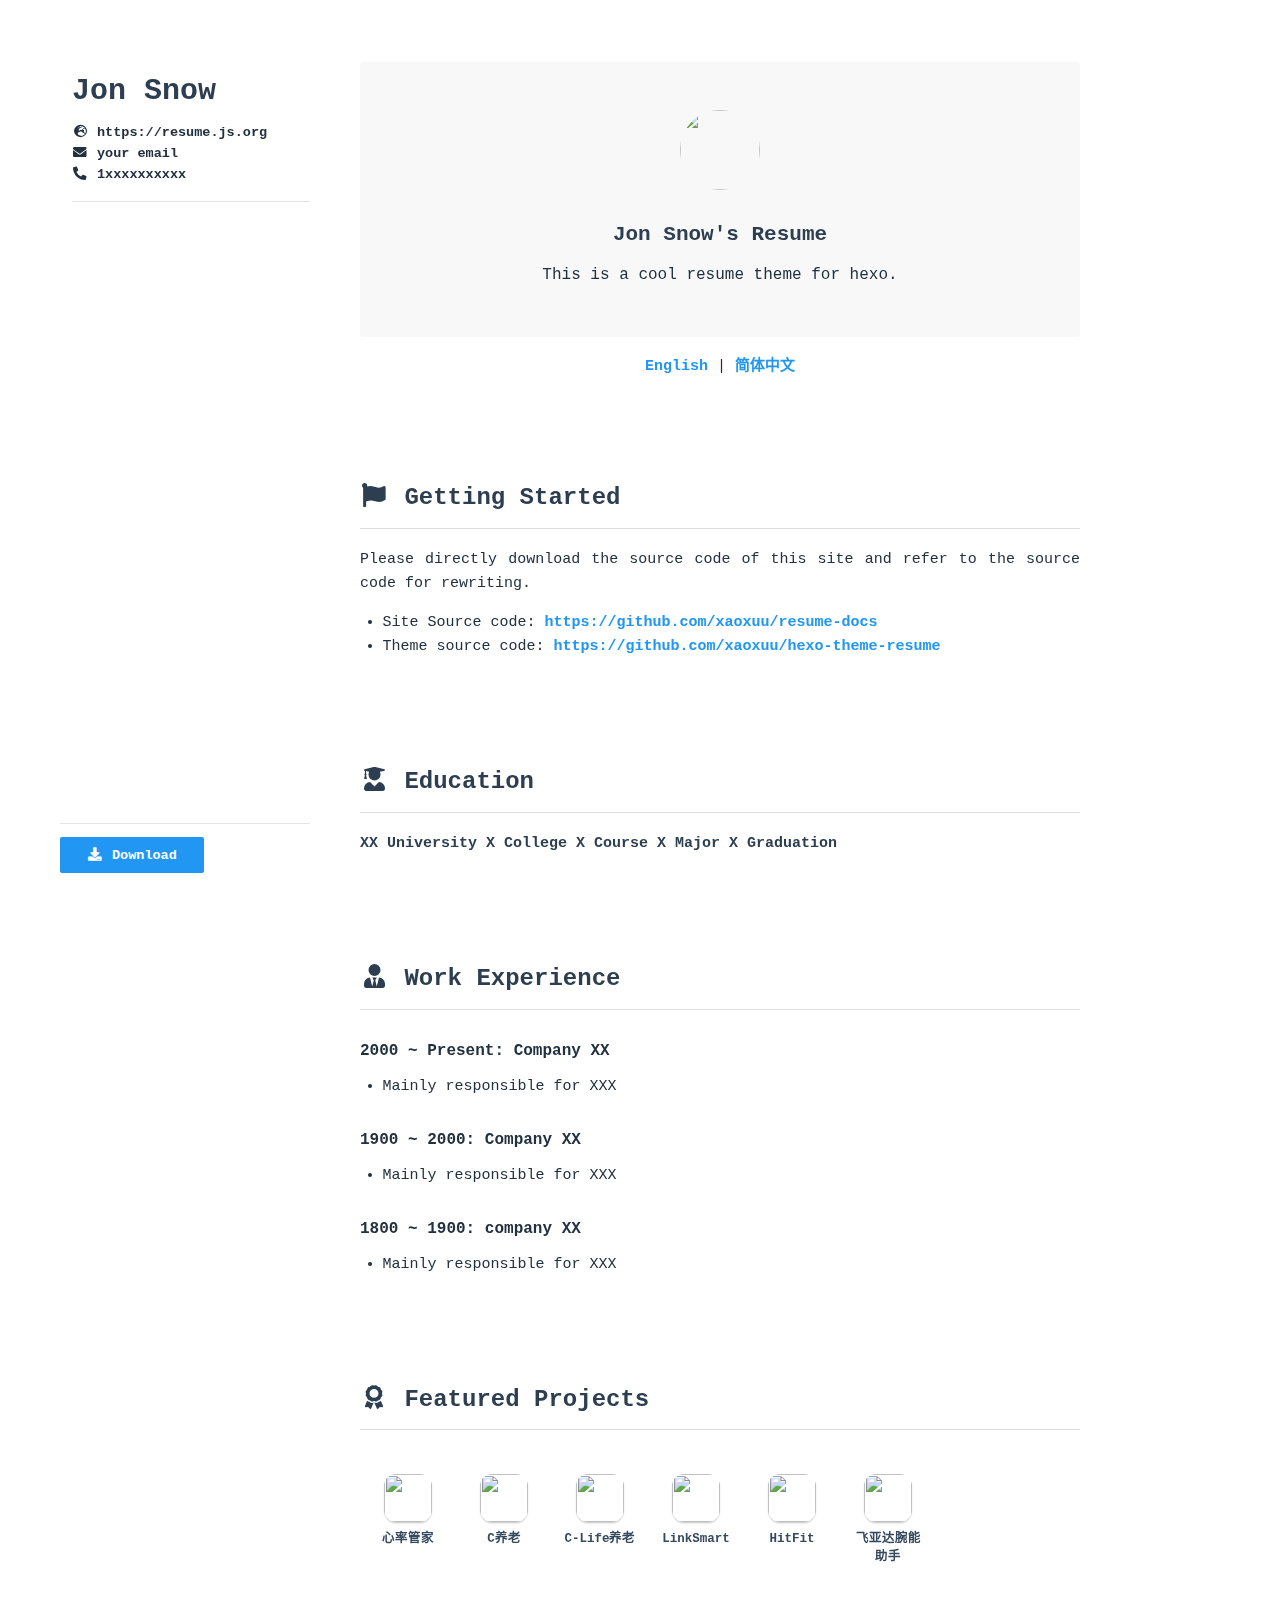
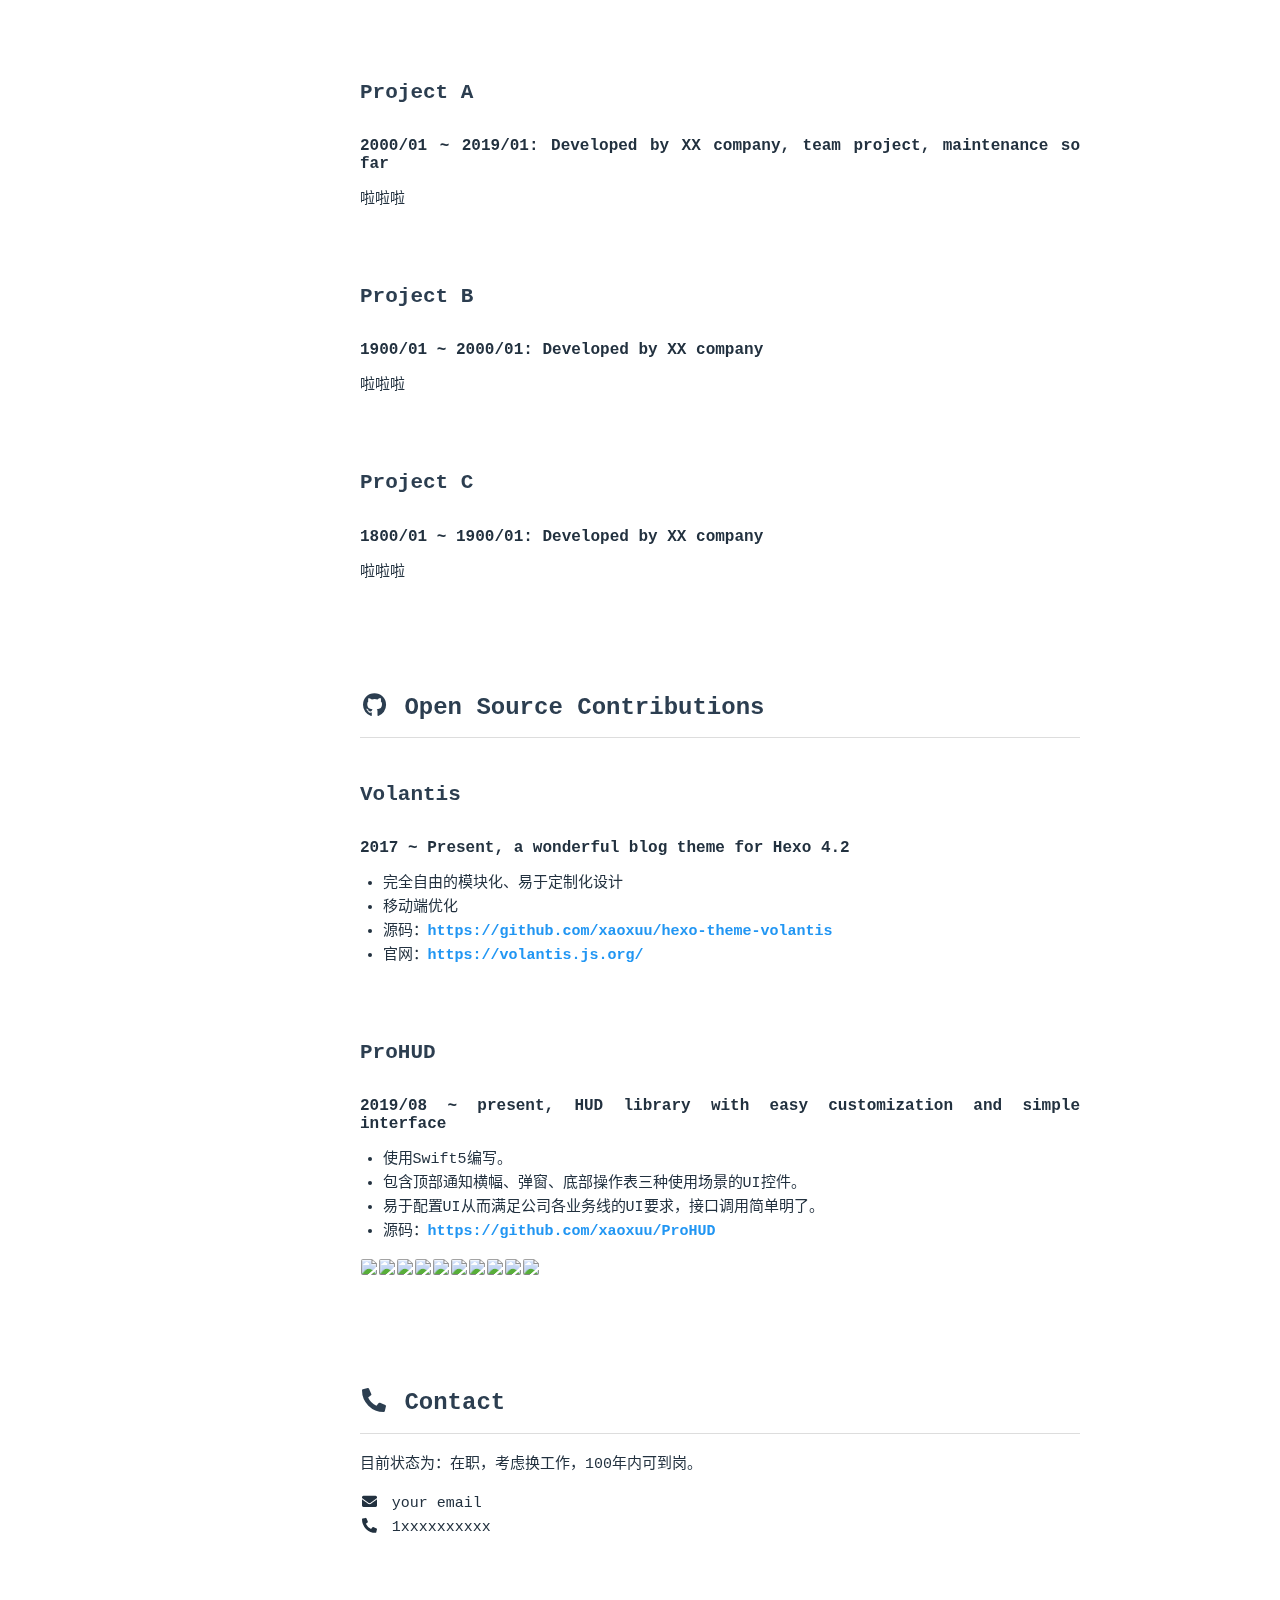
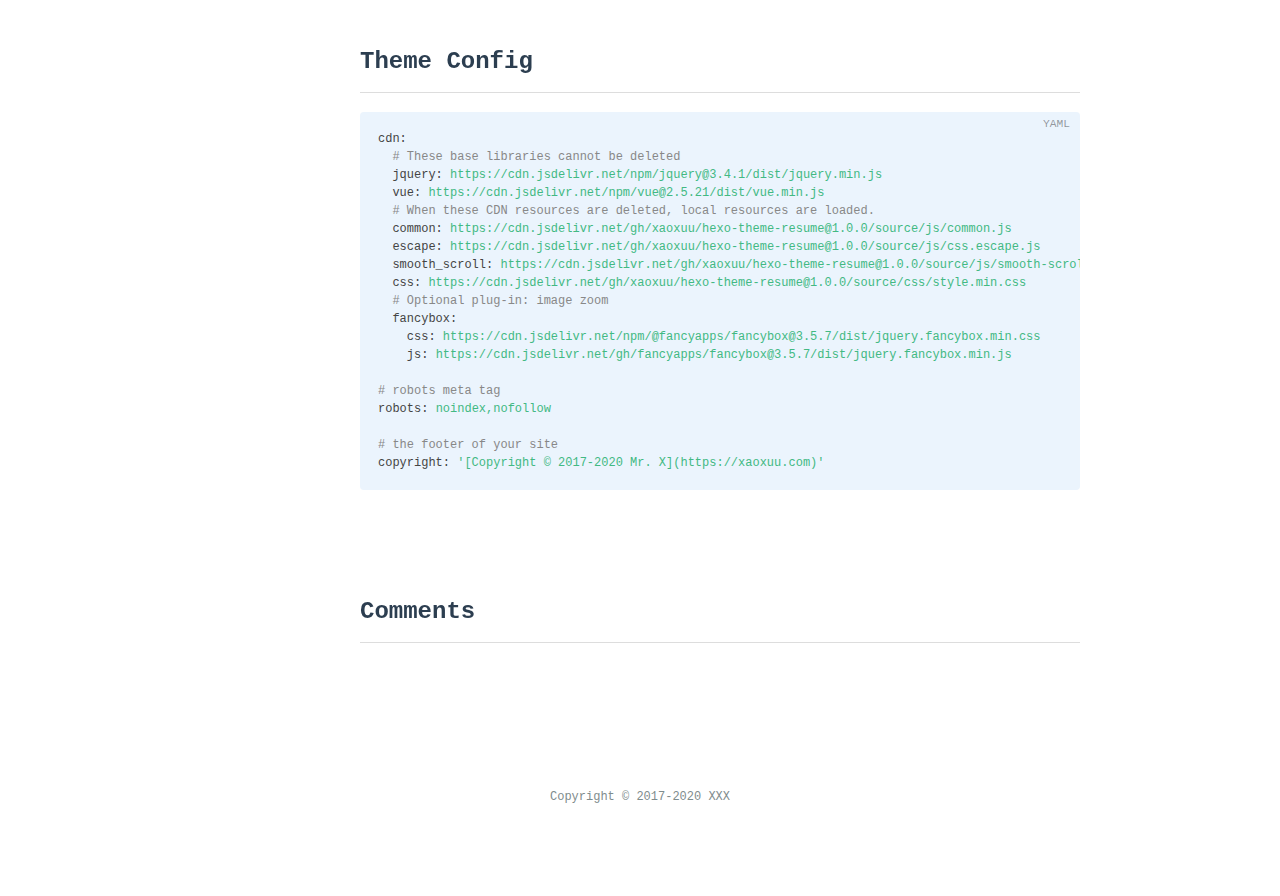
==== index.html @ 62b0c163 "update pages" ====
<!DOCTYPE html><html lang="zh-CN"><head><meta charset="utf-8"><meta name="robots" content="index,follow"><meta name="renderer" content="webkit"><meta name="force-rendering" content="webkit"><meta http-equiv="X-UA-Compatible" content="IE=Edge,chrome=1"><meta name="HandheldFriendly" content="True"><meta name="apple-mobile-web-app-capable" content="yes"><meta name="viewport" content="width=device-width,initial-scale=1,maximum-scale=1,user-scalable=no"><title>Jon Snow's Resume</title><meta name="keywords" content="Resume,Hexo,Resume Theme"><meta name="description" content="This is a cool resume theme for hexo."><meta name="theme-color" content="#FFFFFF"><meta name="msapplication-TileColor" content="#1BC3FB"><meta name="msapplication-config" content="https://cdn.jsdelivr.net/gh/xaoxuu/cdn-assets/favicon/browserconfig.xml"><link rel="shortcut icon" type="image/x-icon" href="https://cdn.jsdelivr.net/gh/xaoxuu/cdn-assets/favicon/favicon.ico"><link rel="icon" type="image/x-icon" sizes="32x32" href="https://cdn.jsdelivr.net/gh/xaoxuu/cdn-assets/favicon/favicon-32x32.png"><link rel="apple-touch-icon" type="image/png" sizes="180x180" href="https://cdn.jsdelivr.net/gh/xaoxuu/cdn-assets/favicon/apple-touch-icon.png"><link rel="mask-icon" color="#1BC3FB" href="https://cdn.jsdelivr.net/gh/xaoxuu/cdn-assets/favicon/safari-pinned-tab.svg"><link rel="manifest" href="https://cdn.jsdelivr.net/gh/xaoxuu/cdn-assets/favicon/site.webmanifest"><link rel="stylesheet" href="https://cdn.jsdelivr.net/npm/@fortawesome/fontawesome-free@5.12.1/css/all.min.css"><link rel="stylesheet" href="https://cdn.jsdelivr.net/npm/@fancyapps/fancybox@3.5/dist/jquery.fancybox.min.css"><link rel="stylesheet" href="/css/page.css"><meta name="generator" content="Hexo 5.3.0"></head><body class="docs"><div id="mobile-bar"><a class="menu-button fas fa-bars"></a><h2 class="nav-title">Jon Snow's Resume</h2><a class="menu-button right fas fa-download" target="_blank" rel="external nofollow noopener noreferrer" href="https://github.com/xaoxuu/resume-docs"></a></div><script src="https://cdn.jsdelivr.net/npm/vue@2.6/dist/vue.min.js"></script><script>Vue.config.productionTip=!1,window.PAGE_TYPE="resume"</script><div id="main" class="fix-sidebar"><div class="sidebar"><div class="sidebar-inner"><header class="header"><h2>Jon Snow</h2><div class="meta"><p><a href="https://resume.js.org"><i class="fas fa-globe-europe fa-fw"></i>&nbsp;https://resume.js.org</a></p><p><a><i class="fas fa-envelope fa-fw"></i>&nbsp;your email</a></p><p><a href="tel:10086" rel="external nofollow noopener noreferrer" target="_blank"><i class="fas fa-phone-alt fa-fw"></i>&nbsp;1xxxxxxxxxx</a></p></div><hr><br></header><div class="list"><ul class="menu-root"><li><a href="/index.html" class="sidebar-link current"></a></li><li><a href="/zh-cn/index.html" class="sidebar-link current"></a></li></ul></div><div class="footer"><a class="button" target="_blank" rel="external nofollow noopener noreferrer" href="https://github.com/xaoxuu/resume-docs"><i class="fas fa-download fa-fw"></i> Download</a></div></div></div><div class="content with-sidebar"><div class="resume-header"><div class="avatar"><img no-lazy class="avatar" src="https://cdn.jsdelivr.net/gh/xaoxuu/cdn-assets/avatar/avatar.png"></div><h1 class="resume-title">Jon Snow's Resume</h1><p class="description">This is a cool resume theme for hexo.</p></div><center><a href="/">English</a> | <a href="/zh-cn/">简体中文</a></center><h2 id="Getting-Started"><a href="#Getting-Started" class="headerlink" title=" Getting Started"></a><i class="fas fa-flag"></i> Getting Started</h2><p>Please directly download the source code of this site and refer to the source code for rewriting.</p><ul><li>Site Source code: <a target="_blank" rel="external nofollow noopener noreferrer" href="https://github.com/xaoxuu/resume-docs">https://github.com/xaoxuu/resume-docs</a></li><li>Theme source code: <a target="_blank" rel="external nofollow noopener noreferrer" href="https://github.com/xaoxuu/hexo-theme-resume">https://github.com/xaoxuu/hexo-theme-resume</a></li></ul><h2 id="Education"><a href="#Education" class="headerlink" title=" Education"></a><i class="fas fa-user-graduate"></i> Education</h2><p><strong>XX University X College X Course X Major X Graduation</strong></p><h2 id="Work-Experience"><a href="#Work-Experience" class="headerlink" title=" Work Experience"></a><i class="fas fa-user-tie"></i> Work Experience</h2><h4 id="2000-Present-Company-XX"><a href="#2000-Present-Company-XX" class="headerlink" title="2000 ~ Present: Company XX"></a>2000 ~ Present: Company XX</h4><ul><li>Mainly responsible for XXX</li></ul><h4 id="1900-2000-Company-XX"><a href="#1900-2000-Company-XX" class="headerlink" title="1900 ~ 2000: Company XX"></a>1900 ~ 2000: Company XX</h4><ul><li>Mainly responsible for XXX</li></ul><h4 id="1800-1900-company-XX"><a href="#1800-1900-company-XX" class="headerlink" title="1800 ~ 1900: company XX"></a>1800 ~ 1900: company XX</h4><ul><li>Mainly responsible for XXX</li></ul><h2 id="Featured-Projects"><a href="#Featured-Projects" class="headerlink" title=" Featured Projects"></a><i class="fas fa-award"></i> Featured Projects</h2><btns rounded><a target="_blank" rel="external nofollow noopener noreferrer" href="https://apps.apple.com/cn/app/heart-mate-pro-hrm-utility/id1463348922?ls=1"><img src="https://cdn.jsdelivr.net/gh/xaoxuu/cdn-assets/proj/heartmate/icon.png"> 心率管家 </a><a target="_blank" rel="external nofollow noopener noreferrer" href="https://apps.apple.com/cn/app/c%E5%85%BB%E8%80%81/id1458315594"><img src="https://cdn.jsdelivr.net/gh/xaoxuu/cdn-assets/proj/het-cyanglao/icon.png"> C养老 </a><a target="_blank" rel="external nofollow noopener noreferrer" href="https://apps.apple.com/cn/app/c-life%E5%85%BB%E8%80%81/id1393937890"><img src="https://cdn.jsdelivr.net/gh/xaoxuu/cdn-assets/proj/het-clife/icon.png"> C-Life养老 </a><a target="_blank" rel="external nofollow noopener noreferrer" href="https://apps.apple.com/cn/app/linksmart/id1109303355"><img src="https://cdn.jsdelivr.net/gh/xaoxuu/cdn-assets/proj/ht-linksmart/icon.png"> LinkSmart </a><a target="_blank" rel="external nofollow noopener noreferrer" href="https://apps.apple.com/cn/app/hitfit/id1207738581"><img src="https://cdn.jsdelivr.net/gh/xaoxuu/cdn-assets/proj/ht-hitfit/icon.png"> HitFit </a><a target="_blank" rel="external nofollow noopener noreferrer" href="https://apps.apple.com/cn/app/%E8%85%95%E8%83%BD%E5%8A%A9%E6%89%8B/id1138242219"><img src="https://cdn.jsdelivr.net/gh/xaoxuu/cdn-assets/proj/ht-fiyta/icon.png"> 飞亚达腕能助手</a></btns><br><h3 id="Project-A"><a href="#Project-A" class="headerlink" title="Project A"></a>Project A</h3><h4 id="2000-01-2019-01-Developed-by-XX-company-team-project-maintenance-so-far"><a href="#2000-01-2019-01-Developed-by-XX-company-team-project-maintenance-so-far" class="headerlink" title="2000/01 ~ 2019/01: Developed by XX company, team project, maintenance so far"></a>2000/01 ~ 2019/01: Developed by XX company, team project, maintenance so far</h4><p>啦啦啦</p><h3 id="Project-B"><a href="#Project-B" class="headerlink" title="Project B"></a>Project B</h3><h4 id="1900-01-2000-01-Developed-by-XX-company"><a href="#1900-01-2000-01-Developed-by-XX-company" class="headerlink" title="1900/01 ~ 2000/01: Developed by XX company"></a>1900/01 ~ 2000/01: Developed by XX company</h4><p>啦啦啦</p><h3 id="Project-C"><a href="#Project-C" class="headerlink" title="Project C"></a>Project C</h3><h4 id="1800-01-1900-01-Developed-by-XX-company"><a href="#1800-01-1900-01-Developed-by-XX-company" class="headerlink" title="1800/01 ~ 1900/01: Developed by XX company"></a>1800/01 ~ 1900/01: Developed by XX company</h4><p>啦啦啦</p><h2 id="Open-Source-Contributions"><a href="#Open-Source-Contributions" class="headerlink" title=" Open Source Contributions"></a><i class="fab fa-github"></i> Open Source Contributions</h2><h3 id="Volantis"><a href="#Volantis" class="headerlink" title="Volantis"></a>Volantis</h3><h4 id="2017-Present-a-wonderful-blog-theme-for-Hexo-4-2"><a href="#2017-Present-a-wonderful-blog-theme-for-Hexo-4-2" class="headerlink" title="2017 ~ Present, a wonderful blog theme for Hexo 4.2"></a>2017 ~ Present, a wonderful blog theme for Hexo 4.2</h4><ul><li>完全自由的模块化、易于定制化设计</li><li>移动端优化</li><li>源码：<a target="_blank" rel="external nofollow noopener noreferrer" href="https://github.com/xaoxuu/hexo-theme-volantis">https://github.com/xaoxuu/hexo-theme-volantis</a></li><li>官网：<a target="_blank" rel="external nofollow noopener noreferrer" href="https://volantis.js.org/">https://volantis.js.org/</a></li></ul><h3 id="ProHUD"><a href="#ProHUD" class="headerlink" title="ProHUD"></a>ProHUD</h3><h4 id="2019-08-present-HUD-library-with-easy-customization-and-simple-interface"><a href="#2019-08-present-HUD-library-with-easy-customization-and-simple-interface" class="headerlink" title="2019/08 ~ present, HUD library with easy customization and simple interface"></a>2019/08 ~ present, HUD library with easy customization and simple interface</h4><ul><li>使用Swift5编写。</li><li>包含顶部通知横幅、弹窗、底部操作表三种使用场景的UI控件。</li><li>易于配置UI从而满足公司各业务线的UI要求，接口调用简单明了。</li><li>源码：<a target="_blank" rel="external nofollow noopener noreferrer" href="https://github.com/xaoxuu/ProHUD">https://github.com/xaoxuu/ProHUD</a></li></ul><fancybox><img src="https://cdn.jsdelivr.net/gh/xaoxuu/cdn-assets/proj/prohud/screenshot01.png"> <img src="https://cdn.jsdelivr.net/gh/xaoxuu/cdn-assets/proj/prohud/screenshot02.png"> <img src="https://cdn.jsdelivr.net/gh/xaoxuu/cdn-assets/proj/prohud/screenshot03.png"> <img src="https://cdn.jsdelivr.net/gh/xaoxuu/cdn-assets/proj/prohud/screenshot04.png"> <img src="https://cdn.jsdelivr.net/gh/xaoxuu/cdn-assets/proj/prohud/screenshot05.png"> <img src="https://cdn.jsdelivr.net/gh/xaoxuu/cdn-assets/proj/prohud/screenshot06.png"> <img src="https://cdn.jsdelivr.net/gh/xaoxuu/cdn-assets/proj/prohud/screenshot07.png"> <img src="https://cdn.jsdelivr.net/gh/xaoxuu/cdn-assets/proj/prohud/screenshot08.png"> <img src="https://cdn.jsdelivr.net/gh/xaoxuu/cdn-assets/proj/prohud/screenshot09.png"> <img src="https://cdn.jsdelivr.net/gh/xaoxuu/cdn-assets/proj/prohud/screenshot10.png"></fancybox><h2 id="Contact"><a href="#Contact" class="headerlink" title=" Contact"></a><i class="fas fa-phone-alt"></i> Contact</h2><p>目前状态为：在职，考虑换工作，100年内可到岗。</p><p><i class="fas fa-envelope fa-fw"></i> your email<br><i class="fas fa-phone-alt fa-fw"></i> 1xxxxxxxxxx</p><h2 id="Theme-Config"><a href="#Theme-Config" class="headerlink" title="Theme Config"></a>Theme Config</h2><figure class="highlight yaml"><table><tr><td class="code"><pre><span class="line"><span class="attr">cdn:</span></span><br><span class="line">  <span class="comment"># These base libraries cannot be deleted</span></span><br><span class="line">  <span class="attr">jquery:</span> <span class="string">https://cdn.jsdelivr.net/npm/jquery@3.4.1/dist/jquery.min.js</span></span><br><span class="line">  <span class="attr">vue:</span> <span class="string">https://cdn.jsdelivr.net/npm/vue@2.5.21/dist/vue.min.js</span></span><br><span class="line">  <span class="comment"># When these CDN resources are deleted, local resources are loaded.</span></span><br><span class="line">  <span class="attr">common:</span> <span class="string">https://cdn.jsdelivr.net/gh/xaoxuu/hexo-theme-resume@1.0.0/source/js/common.js</span></span><br><span class="line">  <span class="attr">escape:</span> <span class="string">https://cdn.jsdelivr.net/gh/xaoxuu/hexo-theme-resume@1.0.0/source/js/css.escape.js</span></span><br><span class="line">  <span class="attr">smooth_scroll:</span> <span class="string">https://cdn.jsdelivr.net/gh/xaoxuu/hexo-theme-resume@1.0.0/source/js/smooth-scroll.min.js</span></span><br><span class="line">  <span class="attr">css:</span> <span class="string">https://cdn.jsdelivr.net/gh/xaoxuu/hexo-theme-resume@1.0.0/source/css/style.min.css</span></span><br><span class="line">  <span class="comment"># Optional plug-in: image zoom</span></span><br><span class="line">  <span class="attr">fancybox:</span></span><br><span class="line">    <span class="attr">css:</span> <span class="string">https://cdn.jsdelivr.net/npm/@fancyapps/fancybox@3.5.7/dist/jquery.fancybox.min.css</span></span><br><span class="line">    <span class="attr">js:</span> <span class="string">https://cdn.jsdelivr.net/gh/fancyapps/fancybox@3.5.7/dist/jquery.fancybox.min.js</span></span><br><span class="line"></span><br><span class="line"><span class="comment"># robots meta tag</span></span><br><span class="line"><span class="attr">robots:</span> <span class="string">noindex,nofollow</span></span><br><span class="line"></span><br><span class="line"><span class="comment"># the footer of your site</span></span><br><span class="line"><span class="attr">copyright:</span> <span class="string">&#x27;[Copyright © 2017-2020 Mr. X](https://xaoxuu.com)&#x27;</span></span><br></pre></td></tr></table></figure><h2 id="Comments"><a href="#Comments" class="headerlink" title="Comments"></a>Comments</h2><script src="https://utteranc.es/client.js" repo="xaoxuu/hexo-theme-resume" issue-number="17" theme="github-light" crossorigin="anonymous" async></script></div></div><script src="https://cdn.jsdelivr.net/gh/xaoxuu/hexo-theme-resume@1.0.0/source/js/smooth-scroll.min.js"></script><footer id="footer"><p></p><p><a href="/">Copyright © 2017-2020 XXX</a></p><p></p></footer><script src="https://cdn.jsdelivr.net/npm/jquery@3.5/dist/jquery.min.js"></script><script src="https://cdn.jsdelivr.net/gh/xaoxuu/hexo-theme-resume@1.0.0/source/js/common.js"></script><script src="https://cdn.jsdelivr.net/gh/xaoxuu/hexo-theme-resume@1.0.0/source/js/css.escape.js"></script><script src="https://cdn.jsdelivr.net/gh/fancyapps/fancybox@3.5/dist/jquery.fancybox.min.js"></script><script>let LAZY_LOAD_IMAGE="[object Object]";$("body").find("fancybox").find("img").each(function(){var t=document.createElement("a");$(t).attr("data-fancybox","gallery"),$(t).attr("href",$(this).attr("src")),LAZY_LOAD_IMAGE&&$(t).attr("href",$(this).attr("data-original")),$(this).wrap(t)})</script></body></html>
---- css/page.css ----
/* build time:Thu Sep 07 2023 16:51:53 GMT+0800 (中国标准时间)*/
@font-face{font-family:Courier;src:url(https://cdn.jsdelivr.net/gh/xaoxuu/cdn-fonts/Courier/Courier.dfont);font-weight:300}.gutter pre{color:rgba(0,0,0,.4)}pre{color:#444}pre .constant,pre .function .keyword{color:#0092db}pre .attribute,pre .keyword{color:#e96900}pre .literal,pre .number{color:#ae81ff}pre .change,pre .clojure .built_in,pre .flow,pre .lisp .title,pre .nginx .title,pre .tag,pre .tag .title,pre .tex .special,pre .winutils{color:#2973b7}pre .class .title{color:#2c3e50}pre .regexp,pre .symbol,pre .symbol .string,pre .value{color:#42b983}pre .title{color:#a6e22e}pre .type{color:#2395f3}pre .addition,pre .apache .cbracket,pre .apache .tag,pre .attr_selector,pre .built_in,pre .django .filter .argument,pre .django .template_tag,pre .django .variable,pre .envvar,pre .haskell .type,pre .javadoc,pre .preprocessor,pre .prompt,pre .pseudo,pre .ruby .class .parent,pre .smalltalk .array,pre .smalltalk .class,pre .smalltalk .localvars,pre .sql .aggregate,pre .stream,pre .string,pre .subst,pre .tag .value,pre .tex .command{color:#42b983}pre .apache .sqbracket,pre .comment,pre .deletion,pre .doctype,pre .java .annotation,pre .pi,pre .python .decorator,pre .shebang,pre .template_comment,pre .tex .formula{color:#888}pre .coffeescript .javascript,pre .javascript .xml,pre .tex .formula,pre .xml .cdata,pre .xml .css,pre .xml .javascript,pre .xml .vbscript{opacity:.5}body{font-family:Courier,Menlo,Monaco,"Helvetica Neue",Arial,sans-serif;font-size:15px;-webkit-font-smoothing:antialiased;-moz-osx-font-smoothing:grayscale;color:#22313f;background-color:#fff;margin:0}body.docs{padding-top:0}@media screen and (max-width:900px){body.docs{padding-top:0}}hr{border:0;border-radius:1px;border-bottom:1px solid rgba(0,0,0,.1)}a{text-decoration:none;color:#22313f}img{border:none}h1,h2,h3,h4,strong{font-weight:600;color:#2c3e50}code,pre{font-family:Menlo,Monaco,courier,monospace,Arial,sans-serif;font-size:.8em;-webkit-font-smoothing:initial;-moz-osx-font-smoothing:initial}code{color:#e96900;background-color:#ebf4fd;border:1px solid #bfdcf9;padding:3px 4px 1px 4px;margin:0 2px;border-radius:2px;word-break:break-all}em{color:#7f8c8d}.button{padding:.32em 2em;line-height:2em;border-radius:2px;display:inline-block;color:#fff;background-color:#2196f3;transition:all .15s ease;box-sizing:border-box}.button.white{background-color:#fff;color:#2196f3!important}.button.clear{background:rgba(0,0,0,0)}.button.gray{background-color:#999}.button:hover{color:#fff!important}.button.active,.button:hover{background:#0c82df;box-shadow:0 4px 8px rgba(0,0,0,.12),0 8px 16px rgba(0,0,0,.12),0 16px 32px rgba(0,0,0,.12)}.button:active{box-shadow:0 2px 4px rgba(0,0,0,.1)}.highlight{overflow-x:auto;background-color:#ebf4fd;padding:0;line-height:1.1em;border-radius:4px;position:relative}.highlight table,.highlight td,.highlight tr{width:100%;border-collapse:collapse;padding:0;margin:0}.highlight .gutter{width:1.5em;background:#d5e8fb}.highlight .gutter pre{text-align:right;padding:0 1em;background-color:rgba(0,0,0,0);line-height:1.5em}.highlight .code pre{background:#ebf4fd;padding:1.5em;line-height:1.5em;margin:0}.highlight .code .line{min-height:1.5em}.highlight .code.code:before{content:" ";position:absolute;top:0;right:0;color:rgba(0,0,0,.4);text-align:right;font-size:.75em;padding:5px 10px 0;line-height:15px;height:15px}.highlight.c .code:before{content:"C"}.highlight.swift .code:before{content:"SWIFT"}.highlight.objc .code:before{content:"OBJECTIVE-C"}.highlight.html .code:before{content:"HTML"}.highlight.js .code:before{content:"JS"}.highlight.bash .code:before{content:"BASH"}.highlight.shell .code:before{content:"SHELL"}.highlight.css .code:before{content:"CSS"}.highlight.stylus .code:before{content:"STYLUS"}.highlight.less .code:before{content:"LESS"}.highlight.java .code:before{content:"JAVA"}.highlight.python .code:before{content:"PYTHON"}.highlight.yaml .code:before{content:"YAML"}.hljs{background:0 0!important}#main{position:relative;z-index:1;padding:0 60px 30px;overflow-x:hidden}#nav .nav-link{cursor:pointer}#nav .nav-dropdown-container .nav-link:hover:not(.current){border-bottom:none}#nav .nav-dropdown-container:hover .nav-dropdown{display:block}#nav .nav-dropdown-container.ecosystem,#nav .nav-dropdown-container.language{margin-left:20px}#nav .nav-dropdown-container .arrow{pointer-events:none}#nav .nav-dropdown{display:none;box-sizing:border-box;max-height:calc(100vh - 60px);overflow-y:auto;position:absolute;top:100%;right:-15px;background-color:#fff;padding:10px 0;border:1px solid #ddd;border-bottom-color:#ccc;text-align:left;border-radius:4px;white-space:nowrap}#nav .nav-dropdown li{line-height:1.8em;margin:0;display:block}#nav .nav-dropdown li>ul{padding-left:0}#nav .nav-dropdown li:first-child h4{margin-top:0;padding-top:0;border-top:0}#nav .nav-dropdown a,#nav .nav-dropdown h4{padding:0 24px 0 20px}#nav .nav-dropdown h4{font-size:.78em;color:rgba(44,62,80,.45);margin:.45em 0 0;padding-top:.45em;border-top:1px solid #eee}#nav .nav-dropdown a{color:#3a5169;font-size:.95em;font-weight:700;display:block}#nav .nav-dropdown a:hover{color:#2196f3}#nav .arrow{display:inline-block;vertical-align:middle;margin-top:-1px;margin-left:6px;margin-right:-14px;width:0;height:0;border-left:4px solid transparent;border-right:4px solid transparent;border-top:5px solid #ccc}sup.beta.beta{font-size:.6em;margin-left:.7em;text-transform:uppercase;opacity:.6}@media print{body{color:#000}.highlight{padding:0;page-break-inside:avoid}.highlight .code pre{color:#000;background-color:#fff;border-style:solid;border-width:2px 2px 2px 2px;border-color:#e8e8e8;page-break-inside:avoid}h1,h2,h3,h4,h5{color:#000;page-break-after:avoid;page-break-before:avoid}img{page-break-inside:avoid}h2+p{page-break-before:avoid}a:link:after,a:visited:after{content:none}}#comments #valine_container .info{display:none}#footer{padding:40px 0 80px;color:#7f8c8d;text-align:center}#footer p{font-size:.8em}#footer a{color:#7f8c8d;transition:all .2s ease;-moz-transition:all .2s ease;-webkit-transition:all .2s ease;-o-transition:all .2s ease}#footer a:hover{color:#ff5722!important}#footer .social-wrapper{display:flex;justify-content:center;flex-wrap:wrap}#footer .social-wrapper a{position:relative;display:inline-block;text-align:center;display:flex;justify-content:center;align-items:center;flex-wrap:wrap;width:1.2em;height:1.2em;margin:4px;padding:.5em;border-radius:50%;background-color:transparent;transition:all .28s ease;-moz-transition:all .28s ease;-webkit-transition:all .28s ease;-o-transition:all .28s ease}#footer .social-wrapper a:hover{color:#2196f3;background-color:#e6f2fc}#header{background-color:#fff;height:40px;padding:10px 60px;position:relative;z-index:100;box-shadow:0 1px 1px rgba(0,0,0,.12),0 2px 2px rgba(0,0,0,.08)}body.docs #header{position:fixed;width:100%;top:0}body.docs #nav{position:fixed}#nav{list-style-type:none;margin:0;padding:0;position:absolute;right:30px;top:10px;height:40px;line-height:40px}#nav .break{display:none}#nav li{display:inline-block;position:relative;margin:0 .6em}#nav .seperator{margin:.3em;display:inline}#nav .nav-dropdown .nav-link.current,#nav .nav-dropdown .nav-link:hover{border-bottom:none}#nav .nav-dropdown .nav-link.current::after{content:"";width:0;height:0;border-left:5px solid #2196f3;border-top:3px solid transparent;border-bottom:3px solid transparent;position:absolute;top:50%;margin-top:-4px;left:8px}.nav-link{padding-bottom:3px;white-space:nowrap}.nav-link.current,.nav-link:hover{border-bottom:3px solid #2196f3}.nav-link.contribute,.nav-link.team{margin-left:10px}.new-label{position:absolute;top:3px;left:110%;background-color:#2196f3;color:#fff;line-height:16px;height:16px;font-size:9px;font-weight:700;font-family:Menlo,Monaco,courier,monospace,Arial,sans-serif;padding:1px 4px 0 6px;border-radius:4px}.search-query{height:30px;line-height:30px;box-sizing:border-box;padding:0 15px 0 30px;border:1px solid #e3e3e3;color:#2c3e50;outline:0;border-radius:15px;margin-right:10px;transition:border-color .2s ease;background:#fff url(/assets/img/search.png) 8px 5px no-repeat;background-size:20px;vertical-align:middle!important}.search-query:focus{border-color:#2196f3}#logo{display:inline-block;font-size:1.8em;line-height:40px;color:rgba(33,150,243,.9);font-family:Courier,Menlo,Monaco,"Helvetica Neue",Arial,sans-serif,cursive;font-weight:500}#logo img{vertical-align:middle;margin-right:6px;width:40px;height:40px;display:none}#mobile-bar{position:fixed;top:0;left:0;width:100%;height:54px;background-color:#fff;z-index:9;display:none;box-shadow:0 1px 2px rgba(0,0,0,.12);transition:all .5s ease;-moz-transition:all .5s ease;-webkit-transition:all .5s ease;-o-transition:all .5s ease}#mobile-bar .nav-title{font-family:Courier,Menlo,Monaco,"Helvetica Neue",Arial,sans-serif;font-size:1.1em;line-height:52px;color:#2c3e50;display:flex;margin:2px 54px 0 54px}#mobile-bar .menu-button{position:absolute;width:54px;height:54px;display:flex;align-items:center;justify-content:center;font-size:1.25em}#mobile-bar .menu-button.right{font-size:1.1em;top:0;right:0}#mobile-bar .logo{opacity:1;position:absolute;width:38px;height:38px;border-radius:50%;top:8px;right:16px;background-size:38px}#mobile-bar .logo img{width:38px;height:38px;border-radius:50%}@media print{#header{display:none}}.sidebar{position:absolute;top:0;left:0;bottom:0;overflow-x:hidden;overflow-y:auto;-webkit-overflow-scrolling:touch;-ms-overflow-style:none}.sidebar header{padding-top:60px;padding-left:12px}.sidebar header h2{margin-bottom:0;font-size:2em}.sidebar header .meta{margin:16px 0;font-size:.9em}.sidebar header p{margin:2px 0;line-height:1.4em;font-size:1em}.sidebar header a{margin:0;display:inline;transition:all .2s ease;-moz-transition:all .2s ease;-webkit-transition:all .2s ease;-o-transition:all .2s ease}.sidebar header a:hover{color:#ff5722!important}.sidebar a{font-weight:700;font-size:1em}.sidebar h2{margin-top:.2em}.sidebar p.job{margin-top:8px;font-weight:700;color:#2196f3}.sidebar ul{list-style-type:none;margin:0;line-height:1.5em;padding-left:1em}.sidebar ul a{font-weight:inherit;font-size:1.2em;transition:all .2s ease;-moz-transition:all .2s ease;-webkit-transition:all .2s ease;-o-transition:all .2s ease}.sidebar ul a:hover{color:#ff5722!important}.sidebar li{margin-top:.5em}.sidebar .sidebar-inner{width:250px;padding:8px 20px 60px 60px;margin-bottom:4em}.sidebar .sidebar-inner .footer{padding:1em 0 2em 0;bottom:0;position:fixed;background:#fff;width:inherit}.sidebar .version-select{vertical-align:middle;margin-left:5px}.sidebar .menu-root{padding-left:0;font-weight:700}.sidebar .menu-sub{font-size:.85em}.sidebar .menu-sub ul{font-weight:400}.sidebar .sidebar-link{color:#7f8c8d}.sidebar .sidebar-link.current{font-weight:600;color:#2196f3}.sidebar .sidebar-link.new:after{content:"NEW";display:inline-block;font-size:10px;font-weight:600;color:#fff;background-color:#2196f3;line-height:14px;padding:0 4px;border-radius:3px;margin-left:5px;vertical-align:middle;position:relative;top:-1px}.sidebar .sidebar-link:hover{border-bottom:2px solid #2196f3}.sidebar .section-link.active{font-weight:700;color:#2196f3}.sidebar .main-menu{margin-bottom:20px;display:none;padding-left:0}.sidebar .main-menu .seperator{background:#12f;display:none}.sidebar .nav-dropdown h4{font-weight:400;margin:0}@media screen and (max-width:900px){.sidebar{position:fixed;z-index:10;background-color:#fff;height:100%;top:0;left:0;box-shadow:1px 0 2px rgba(0,0,0,.08),2px 0 4px rgba(0,0,0,.08),4px 0 8px rgba(0,0,0,.06),8px 0 16px rgba(0,0,0,.06);transition:all .4s cubic-bezier(.4,0,0,1);-webkit-transform:translate(-280px,0);transform:translate(-280px,0)}.sidebar .sidebar-inner{padding:8px 8px 60px 16px;box-sizing:border-box}.sidebar .sidebar-inner .footer{display:none}.sidebar .sidebar-inner-index{padding:8px 8px 60px 16px}.sidebar .search-query{width:200px;margin-bottom:10px}.sidebar .main-menu{display:block}.sidebar .list{margin:0 auto}.sidebar.open{-webkit-transform:translate(0,0);transform:translate(0,0);width:280px}.sidebar.open .header{padding-top:30px}}@media print{.sidebar{display:none}}.content details h2{text-align:center;margin-top:0}.content .style-enforcement,.content .style-example,.content details{border-radius:4px;margin:1.6em 0;padding:1.6em}.content .style-enforcement h4,.content .style-example h4,.content details h4{margin-top:0}.content .style-enforcement figure:last-child,.content .style-enforcement p:last-child,.content .style-example figure:last-child,.content .style-example p:last-child,.content details figure:last-child,.content details p:last-child{margin-bottom:0;padding-bottom:0}.content .style-example h3{margin-top:2em}.content .style-example.example{background:rgba(136,136,136,.08)}.content .style-example.example h4{color:#6d6d6d}.content .style-example.example-bad{background:rgba(212,133,130,.08)}.content .style-example.example-bad h4{color:#a17471}.content .style-example.example-good{background:rgba(95,163,104,.08)}.content .style-example.example-good h4{color:#5c735f}.style-enforcement,details{background-color:rgba(136,136,136,.08)}details{display:block;position:relative}details:not([open]) summary::after{content:"..."}details:not([open]) summary:hover{background:rgba(255,255,255,.3)}summary{cursor:pointer;padding:1.6em;margin:-1.6em;outline:0}summary>h4{display:inline-block;margin:0}.style-enforcement table{width:100%;background-color:#ebf4fd;border-radius:4px}.style-enforcement td,.style-enforcement th{padding:.4em;text-align:center}.style-enforcement th{padding-bottom:.2em}.style-enforcement td{padding-top:.2em}.style-rule-tag{background-color:#ebf4fd;border-radius:4px;font-size:.9em;color:#5c735f;font-weight:600;text-transform:uppercase;padding:.1em .4em}a>.style-rule-tag{color:#2196f3}sup{text-transform:uppercase;font-size:.7em;margin-left:1em;pointer-events:all;position:absolute}[data-p="a"]{color:#6b2a2a}[data-p="b"]{color:#8c480a}[data-p="c"]{color:#2b5a99}[data-p="d"]{content:#3f536d}.readmore{background-color:#ebf4fd;padding:1em;border-radius:2px;color:#52a1f8;position:relative}.readmore a{margin:0 4px;width:100%;color:#52a1f8!important;position:relative;transition:all .2s ease;-moz-transition:all .2s ease;-webkit-transition:all .2s ease;-o-transition:all .2s ease}.readmore a:first-child{margin-left:0}.readmore a:hover{color:#ff5722!important}#header{transition:background-color .3s ease-in-out}.content{position:relative;padding:46px 0;max-width:720px;margin:0 auto;padding-left:40px;text-align:justify}.content.api>a:first-of-type>h2{margin-top:0;padding-top:0}.content.api ul{padding-left:1.25em;line-height:1.4em}.content.api ul p:not(.tip),.content.api ul ul{padding-bottom:0;margin:1.2em 0}.content .button{color:#fff}.content .button:hover{color:#fff!important}.content fancybox{display:flex}.content fancybox a{margin:0 1px}.content fancybox img{border-radius:2px}@media screen and (max-width:425px){.content fancybox a{margin:0 .5px}.content fancybox img{border-radius:1px}}.content img{max-width:100%}.content span.light{color:#7f8c8d}.content span.info{font-size:.85em;display:inline-block;vertical-align:middle;width:280px;margin-left:20px}.content h2,.content h3{pointer-events:none}.content h2 i,.content h3 i{text-align:center;width:28px;padding-right:2px}.content h2 a,.content h2 button,.content h3 a,.content h3 button{pointer-events:auto;color:#2c3e50}.content h2:before,.content h3:before{content:"";display:block;visibility:hidden;height:24px}.content h2{margin:3.5em 0 .8em;padding-bottom:.7em;border-bottom:1px solid #ddd;font-size:1.6em}@media screen and (max-width:425px){.content h2{font-size:1.4em}}.content h2 a{color:#2c3e50}.content h3{margin:3rem 0 0;line-height:1.2;position:relative;font-size:1.4em}@media screen and (max-width:425px){.content h3{font-size:1.3em}}.content h3 a,.content h3 button{color:#2196f3}.content h3>a:before{color:#2196f3;position:absolute;left:-.7em;padding-right:.5em;font-size:1.2em;line-height:1;font-weight:700}.content h2+h3{margin-top:0}.content h4{margin:2rem 0 0;color:#22313f;font-size:16px}.content figure{margin:1.2em 0}.content ol,.content p,.content ul{line-height:1.6em;position:relative;z-index:1}.content ol,.content ul{padding-left:1.5em;position:inherit}.content ol.center,.content ul.center{justify-content:center}.content ol.pure,.content ul.pure{padding:0;display:flex;flex-wrap:wrap;align-items:stretch}.content ol.pure li,.content ul.pure li{margin:8px;display:flex;width:86px;flex-direction:column;align-items:stretch;vertical-align:middle;text-align:center;font-size:.8em;line-height:1.2em;overflow:hidden}.content ol.pure li a,.content ul.pure li a{display:flex;flex-direction:column;align-items:center;text-align:center;color:#2c3e50}.content ol.pure li img,.content ul.pure li img{margin-bottom:8px}.content ol.pure.rounded img,.content ul.pure.rounded img{border-radius:25%}.content ol.pure.circle img,.content ul.pure.circle img{border-radius:50%}@media screen and (max-width:900px){.content ol.pure.about,.content ul.pure.about{justify-content:center}}.content i.fa-fw{text-align:justify}.content a{word-break:break-all;color:#2196f3;font-weight:600;transition:all .2s ease;-moz-transition:all .2s ease;-webkit-transition:all .2s ease;-o-transition:all .2s ease}.content a:hover{color:#ff5722!important}.content blockquote{margin:16px 0;padding:16px;border-left:4px solid #2196f3;background-color:#e6f2fc;border-radius:4px}.content blockquote p{margin-left:0;margin-bottom:0;padding-bottom:0}.content blockquote p:first-child{margin-top:0}.content iframe{margin:1em 0}.content>table{word-break:break-all;border-spacing:0;border-collapse:collapse;margin:1.2em auto;width:100%;overflow-x:auto}.content>table td,.content>table th{line-height:1.5em;padding:.4em .8em;border:none;border:1px solid #ddd}.content>table td div:before,.content>table th div:before{display:inline-block;font:normal normal normal 14px/1 FontAwesome;font-size:inherit;text-rendering:auto;-webkit-font-smoothing:antialiased;width:20px;height:16px;text-align:center}.content>table td div a,.content>table th div a{color:inherit}.content>table td div a:hover,.content>table th div a:hover{color:inherit!important;text-decoration:underline}.content>table td div.unknown,.content>table th div.unknown{color:#ffbd2d}.content>table td div.unknown:before,.content>table th div.unknown:before{content:"\f0ac"}.content>table td div.unsafe,.content>table th div.unsafe{color:#ff6058}.content>table td div.unsafe:before,.content>table th div.unsafe:before{content:"\f059"}.content>table td div.safe,.content>table th div.safe{color:#28c940}.content>table td div.safe:before,.content>table th div.safe:before{content:"\f023"}.content>table td div.plain:before,.content>table th div.plain:before{content:"";width:0}.content>table td div.safe.apple:before,.content>table th div.safe.apple:before{content:"\f179"}.content>table td div.safe.google:before,.content>table th div.safe.google:before{content:"\f1a0"}.content>table td div.safe.local:before,.content>table th div.safe.local:before{content:"\f07c"}.content>table td div.safe.github:before,.content>table th div.safe.github:before{content:"\f09b"}.content>table th{font-weight:700;text-align:left}.content>table th,.content>table tr:nth-child(2n){background-color:#f8f8f8}.content>table th code,.content>table tr:nth-child(2n) code{background-color:#efefef}.content p.success,.content p.tip{margin:16px 0;padding:16px;border-left-width:4px;border-left-style:solid;background-color:#f8f8f8;position:relative;border-bottom-right-radius:4px;border-top-right-radius:4px}.content p.success:before,.content p.tip:before{position:absolute;top:16px;left:-12px;color:#fff;width:20px;height:20px;border-radius:100%;text-align:center;line-height:22px;font-family:FontAwesome;font-size:12px}.content p.success code,.content p.tip code{background-color:#efefef}.content p.success em,.content p.tip em{color:#22313f}.content p.tip{border-left-color:#fe5f58;background-color:rgba(254,237,236,.5)}.content p.tip:before{content:"\f12a";background-color:#fe5f58}.content p.success{border-left-color:#3dc550;background-color:rgba(233,247,235,.5)}.content p.success:before{content:"\f00c";background-color:#3dc550}.content p .flex{display:flex}.content p .flex a{margin:0 4px}.content p .flex.around{justify-content:space-around}.content p .flex.start{justify-content:flex-start}.content p .flex.end{justify-content:flex-end}.content p .flex.center{justify-content:center}.content p .flex.between{justify-content:space-between}.content .readmore a,.content .readmore i,.content p a,.content p i{margin:0 2px;text-align:center}.content .readmore a,.content p a{margin:0 2px}.content .readmore i{width:18px}.guide-links{margin-top:2em;height:1em}.footer{color:#7f8c8d;margin-top:2em;padding-top:2em;border-top:1px solid #e5e5e5;font-size:.9em}#main.fix-sidebar{position:static}#main.fix-sidebar .sidebar{position:fixed}@media screen and (min-width:1590px){#header{background-color:rgba(255,255,255,.8)}}@media screen and (min-width:1300px){.content{padding-left:150px}}@media screen and (max-width:1300px){.content.with-sidebar{margin-left:260px}#ad{z-index:1;position:relative;padding:0;bottom:0;right:0;float:right;padding:0 0 20px 30px}}@media screen and (max-width:900px){body{-webkit-text-size-adjust:none;font-size:15px}#header{display:none}#logo{display:none}.nav-link{padding-bottom:1px}.nav-link.current,.nav-link:hover{border-bottom:2px solid #2196f3}#mobile-bar{display:block}#main{padding:2em 1.4em 0}.highlight pre{padding:1.2em 1em}.content{padding-left:0}.content.with-sidebar{margin:auto}.content h2:before,.content h3:before{content:"";display:block;visibility:hidden;height:70px}.content h2:before,.content h3:before{margin-top:-70px}.footer{margin-left:0;text-align:center}}@media screen and (max-width:560px){#downloads{text-align:center;margin-bottom:25px}#downloads .info{margin-top:5px;margin-left:0}iframe{margin:0!important}}@media print{.footer{display:none}.content{padding-left:0}.content p{line-height:1.35em}.content p.tip{background-color:#fff;border:2px solid #e8e8e8;border-left:4px solid #f66}}[data-p=blue]{color:#52a1f8}[data-p=green]{color:#3dc550}[data-p=yellow]{color:#ffbd2b}[data-p=red]{color:#fe5f58}.content .resume-header{display:block;margin:16px 0;padding:32px 16px;background:#f8f8f8;border-radius:4px}.content .resume-header h1{margin-top:32px;line-height:1.2;position:relative;font-size:1.4em;text-align:center}.content .resume-header .description{text-align:center;font-size:16px}.content .resume-header .social-btns{text-align:center}.content .resume-header .social-btns .social-link{padding:4px 8px;margin:0 8px;border-radius:2px}.content img.avatar{width:80px;height:80px;display:block;margin:16px auto;margin-top:16px;border-radius:50%}.content p[subtitle]{margin-top:8px}.content p[center]{text-align:center}.content btns{display:flex;flex-wrap:wrap;margin:16px 0;justify-content:flex-start;align-items:flex-start}@media screen and (max-width:500px){.content btns{justify-content:space-between}}.content btns a{transition:all .28s ease;-moz-transition:all .28s ease;-webkit-transition:all .28s ease;-o-transition:all .28s ease;margin:0;display:flex;justify-content:flex-start;align-content:center;align-items:center;flex-direction:column;line-height:1.5;padding:8px 12px;text-align:center;font-size:12.5px;min-width:48px;width:10%;border-radius:0;color:#34495e}@media screen and (max-width:425px){.content btns a{width:calc(100% * .3 - 32px)}}@media screen and (max-width:320px){.content btns a{width:calc(100% * .5 - 32px)}}.content btns a>img:first-child{transition:all .28s ease;-moz-transition:all .28s ease;-webkit-transition:all .28s ease;-o-transition:all .28s ease;height:48px;width:48px;margin:16px 8px 8px 8px;background:#fff;line-height:60px;font-size:28px;box-shadow:0 1px 1px rgba(0,0,0,.12),0 2px 2px rgba(0,0,0,.08)}.content btns a img{margin:.4em auto}.content btns a:hover{text-decoration:none;border-radius:8px;background:rgba(255,87,34,.15)}.content btns a:hover>img:first-child{transform:scale(1.1) translateY(-8px);box-shadow:0 4px 8px rgba(0,0,0,.12),0 8px 16px rgba(0,0,0,.12),0 16px 32px rgba(0,0,0,.12)}.content btns[circle]>a>img:first-child{border-radius:24px}.content btns[rounded]>a>img:first-child{border-radius:12px}.content div.time{margin-top:2px;margin-bottom:16px}.content div.time span{font-weight:600;font-size:14px;opacity:.75}.content span.keyword{margin-right:12px;font-weight:700;color:#ff5722;font-size:15px}.content span.keyword:before{content:'#';opacity:.5}.resume-footer{margin-top:120px;padding:10px 0;color:#7f8c8d}.resume-footer p{font-size:.9em}.resume-footer a{color:#7f8c8d;transition:all .2s ease;-moz-transition:all .2s ease;-webkit-transition:all .2s ease;-o-transition:all .2s ease;text-decoration:underline}.resume-footer a:hover{color:#ff5722!important}
/* rebuild by neat */
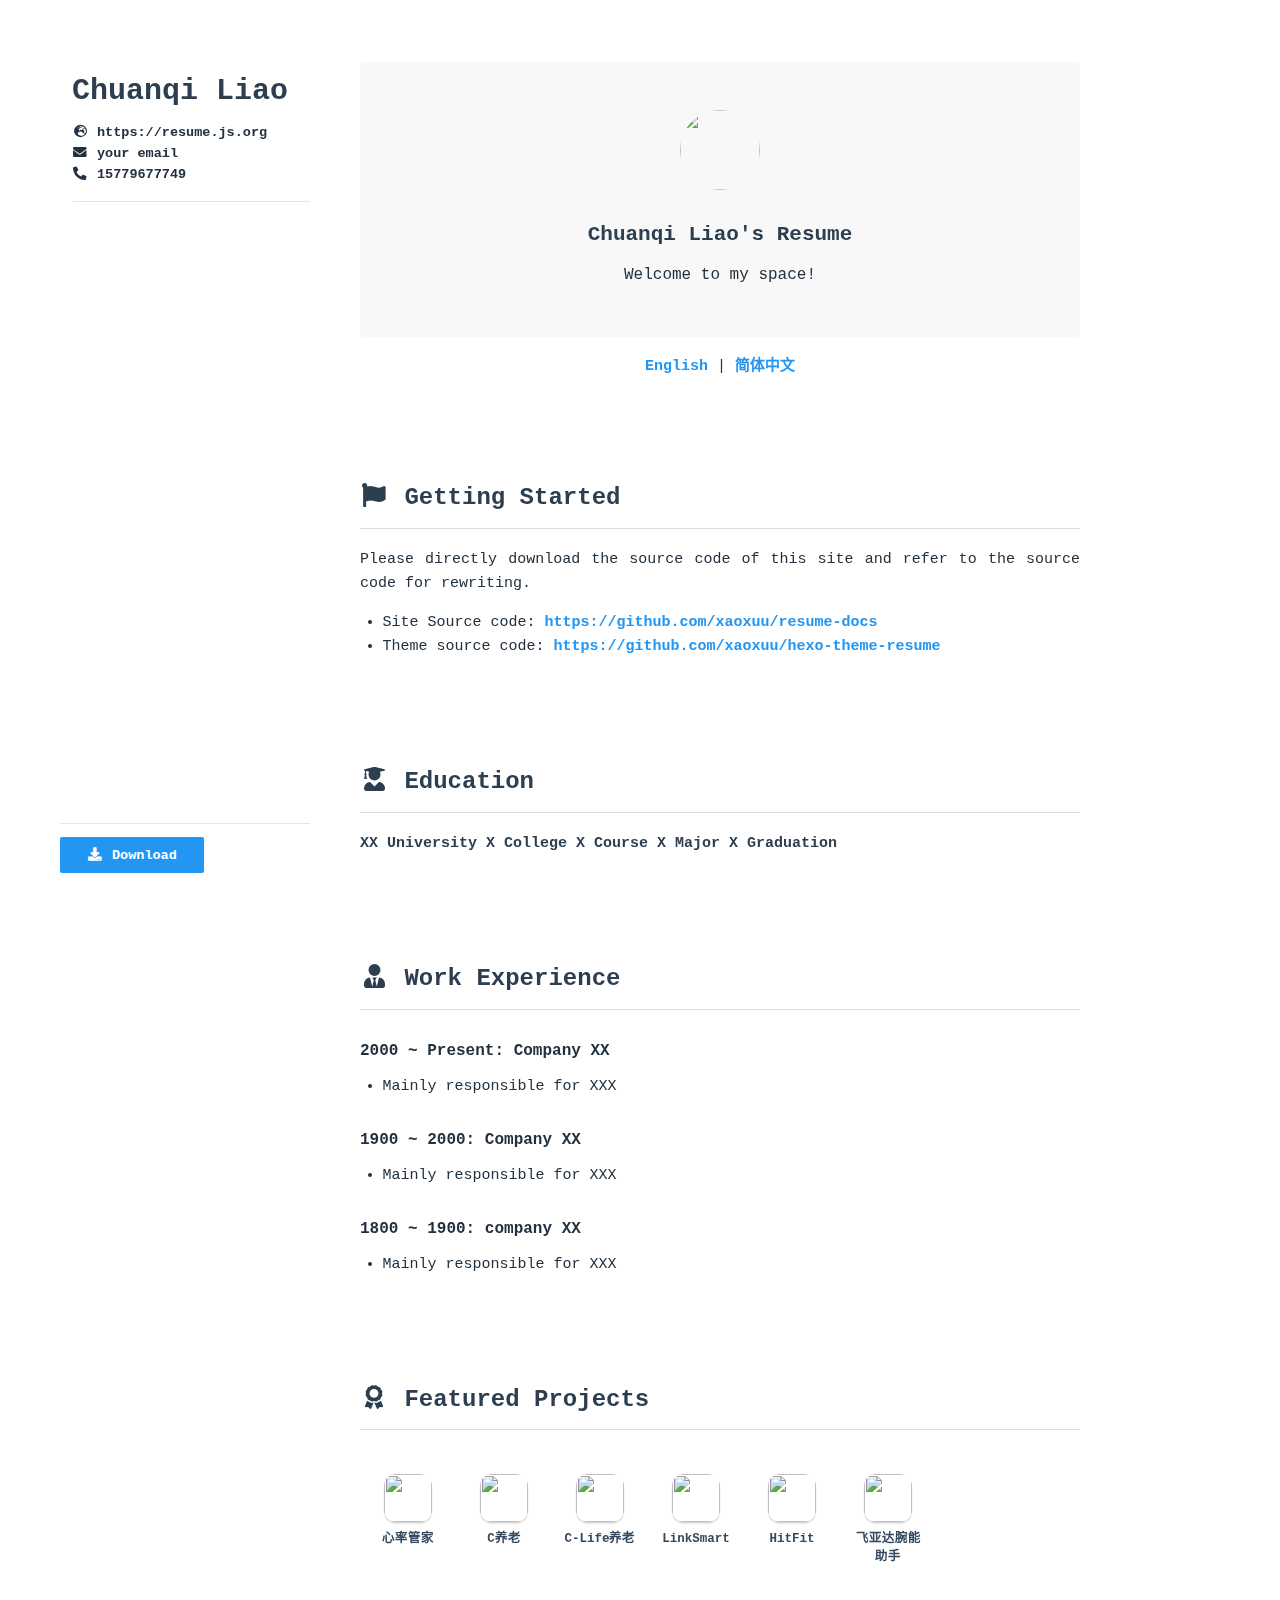
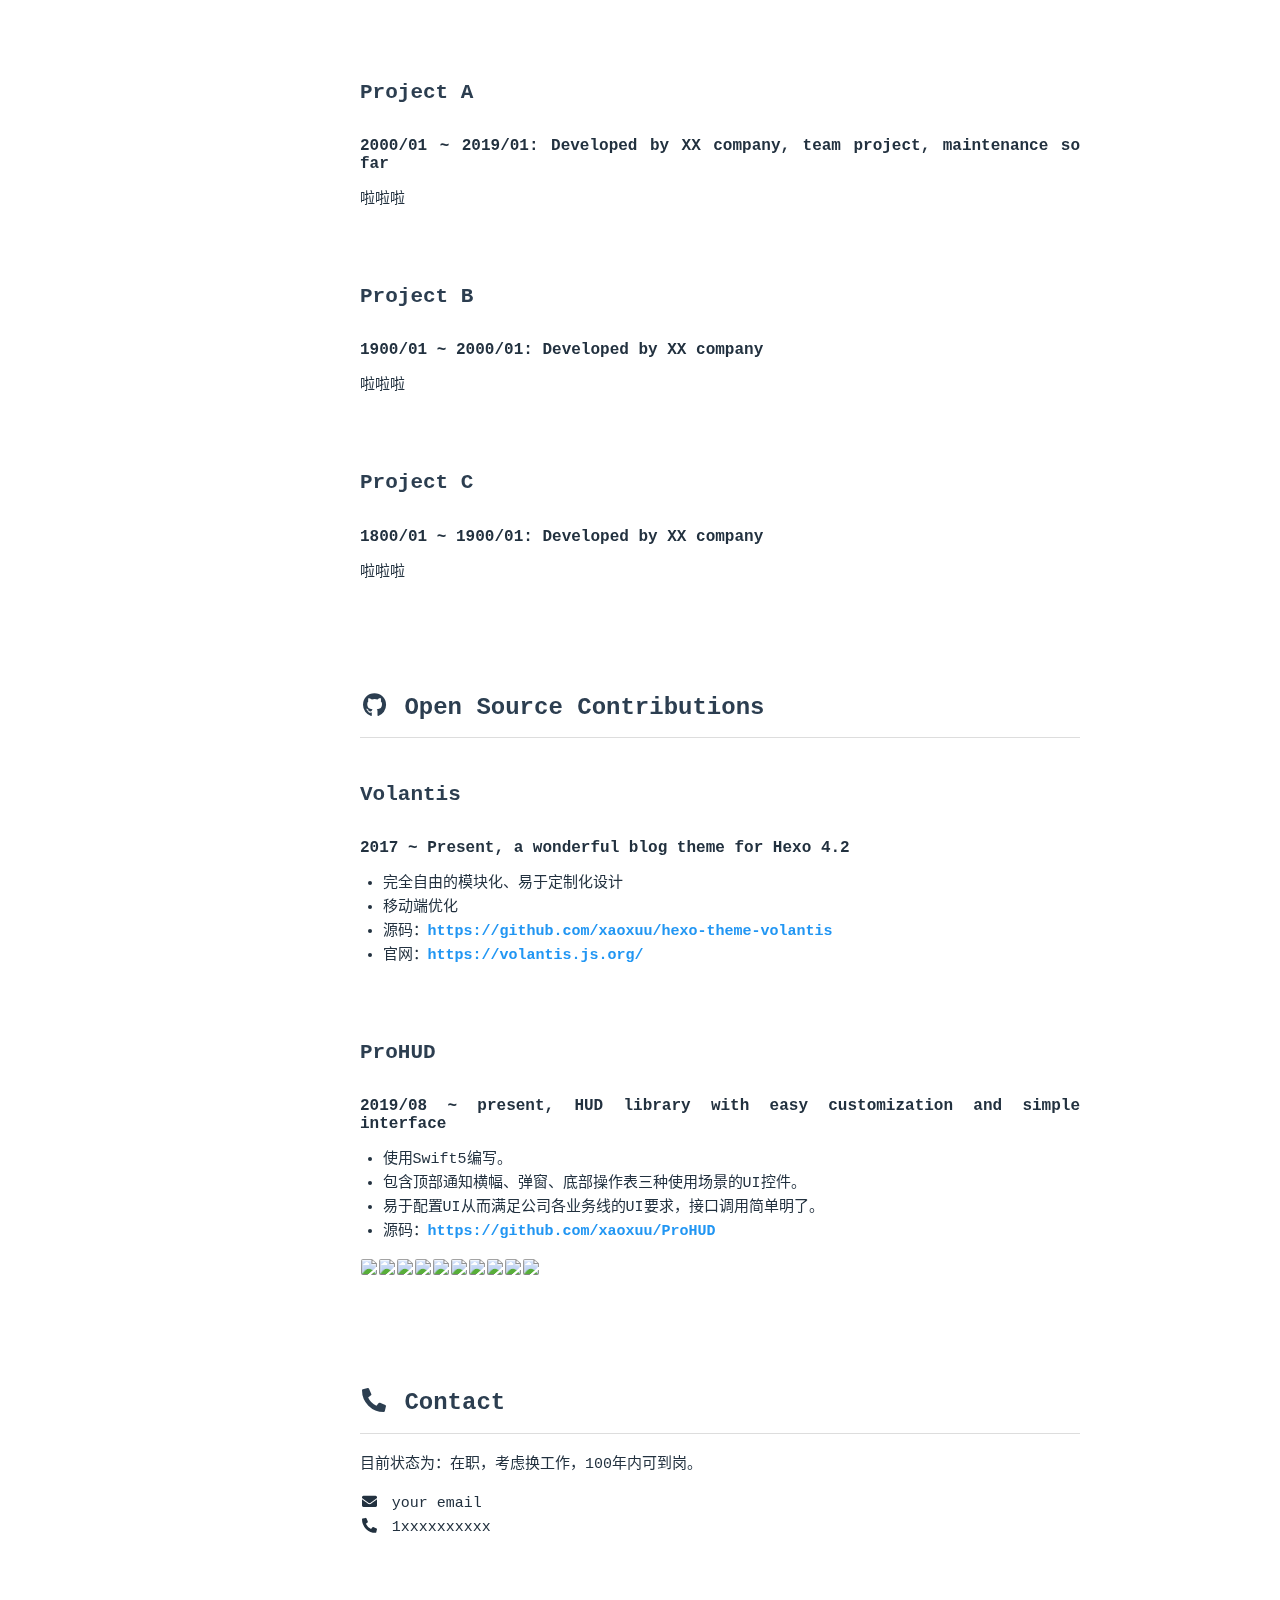
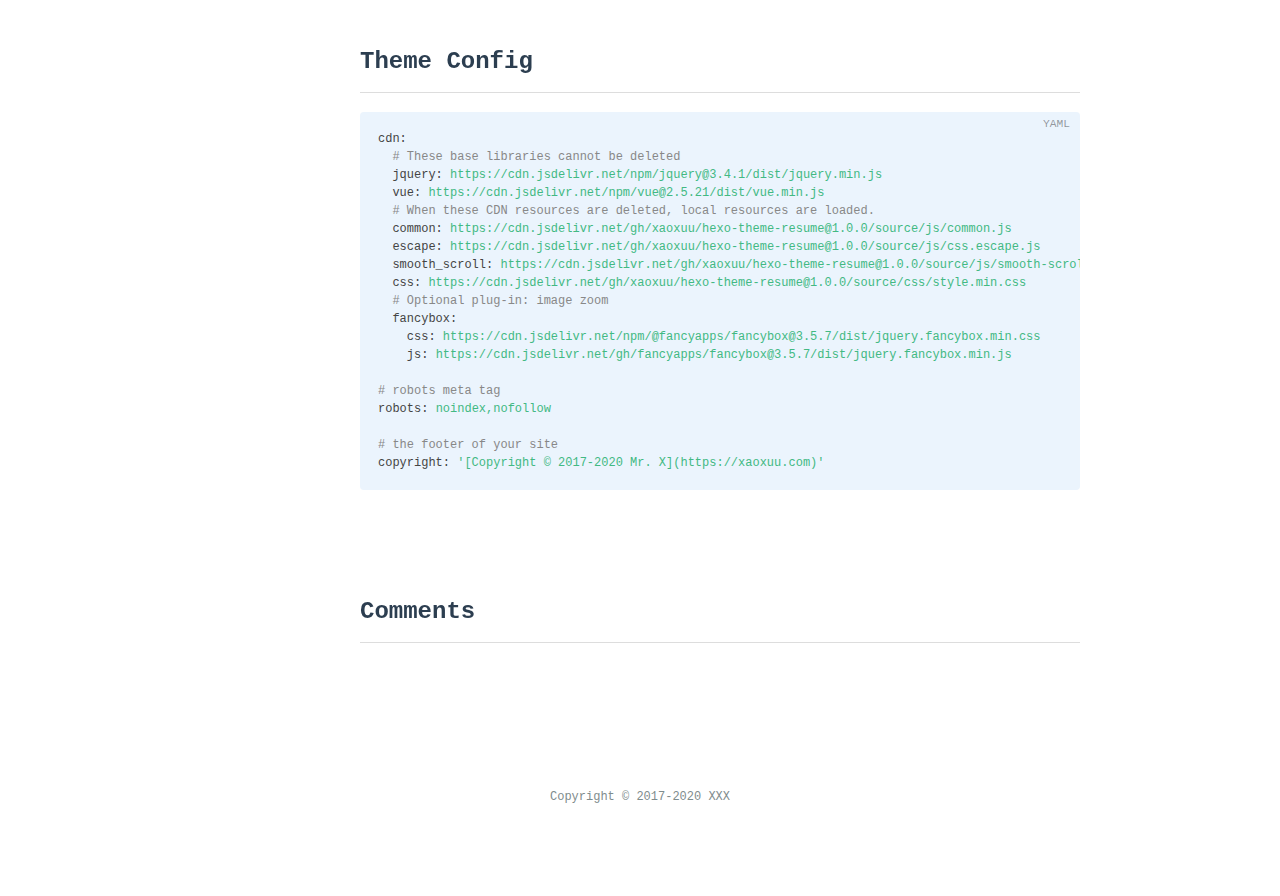
==== commit 79869ac1: "update pages" ====
--- a/index.html
+++ b/index.html
@@ -1 +1 @@
-<!DOCTYPE html><html lang="zh-CN"><head><meta charset="utf-8"><meta name="robots" content="index,follow"><meta name="renderer" content="webkit"><meta name="force-rendering" content="webkit"><meta http-equiv="X-UA-Compatible" content="IE=Edge,chrome=1"><meta name="HandheldFriendly" content="True"><meta name="apple-mobile-web-app-capable" content="yes"><meta name="viewport" content="width=device-width,initial-scale=1,maximum-scale=1,user-scalable=no"><title>Jon Snow's Resume</title><meta name="keywords" content="Resume,Hexo,Resume Theme"><meta name="description" content="This is a cool resume theme for hexo."><meta name="theme-color" content="#FFFFFF"><meta name="msapplication-TileColor" content="#1BC3FB"><meta name="msapplication-config" content="https://cdn.jsdelivr.net/gh/xaoxuu/cdn-assets/favicon/browserconfig.xml"><link rel="shortcut icon" type="image/x-icon" href="https://cdn.jsdelivr.net/gh/xaoxuu/cdn-assets/favicon/favicon.ico"><link rel="icon" type="image/x-icon" sizes="32x32" href="https://cdn.jsdelivr.net/gh/xaoxuu/cdn-assets/favicon/favicon-32x32.png"><link rel="apple-touch-icon" type="image/png" sizes="180x180" href="https://cdn.jsdelivr.net/gh/xaoxuu/cdn-assets/favicon/apple-touch-icon.png"><link rel="mask-icon" color="#1BC3FB" href="https://cdn.jsdelivr.net/gh/xaoxuu/cdn-assets/favicon/safari-pinned-tab.svg"><link rel="manifest" href="https://cdn.jsdelivr.net/gh/xaoxuu/cdn-assets/favicon/site.webmanifest"><link rel="stylesheet" href="https://cdn.jsdelivr.net/npm/@fortawesome/fontawesome-free@5.12.1/css/all.min.css"><link rel="stylesheet" href="https://cdn.jsdelivr.net/npm/@fancyapps/fancybox@3.5/dist/jquery.fancybox.min.css"><link rel="stylesheet" href="/css/page.css"><meta name="generator" content="Hexo 5.3.0"></head><body class="docs"><div id="mobile-bar"><a class="menu-button fas fa-bars"></a><h2 class="nav-title">Jon Snow's Resume</h2><a class="menu-button right fas fa-download" target="_blank" rel="external nofollow noopener noreferrer" href="https://github.com/xaoxuu/resume-docs"></a></div><script src="https://cdn.jsdelivr.net/npm/vue@2.6/dist/vue.min.js"></script><script>Vue.config.productionTip=!1,window.PAGE_TYPE="resume"</script><div id="main" class="fix-sidebar"><div class="sidebar"><div class="sidebar-inner"><header class="header"><h2>Jon Snow</h2><div class="meta"><p><a href="https://resume.js.org"><i class="fas fa-globe-europe fa-fw"></i>&nbsp;https://resume.js.org</a></p><p><a><i class="fas fa-envelope fa-fw"></i>&nbsp;your email</a></p><p><a href="tel:10086" rel="external nofollow noopener noreferrer" target="_blank"><i class="fas fa-phone-alt fa-fw"></i>&nbsp;1xxxxxxxxxx</a></p></div><hr><br></header><div class="list"><ul class="menu-root"><li><a href="/index.html" class="sidebar-link current"></a></li><li><a href="/zh-cn/index.html" class="sidebar-link current"></a></li></ul></div><div class="footer"><a class="button" target="_blank" rel="external nofollow noopener noreferrer" href="https://github.com/xaoxuu/resume-docs"><i class="fas fa-download fa-fw"></i> Download</a></div></div></div><div class="content with-sidebar"><div class="resume-header"><div class="avatar"><img no-lazy class="avatar" src="https://cdn.jsdelivr.net/gh/xaoxuu/cdn-assets/avatar/avatar.png"></div><h1 class="resume-title">Jon Snow's Resume</h1><p class="description">This is a cool resume theme for hexo.</p></div><center><a href="/">English</a> | <a href="/zh-cn/">简体中文</a></center><h2 id="Getting-Started"><a href="#Getting-Started" class="headerlink" title=" Getting Started"></a><i class="fas fa-flag"></i> Getting Started</h2><p>Please directly download the source code of this site and refer to the source code for rewriting.</p><ul><li>Site Source code: <a target="_blank" rel="external nofollow noopener noreferrer" href="https://github.com/xaoxuu/resume-docs">https://github.com/xaoxuu/resume-docs</a></li><li>Theme source code: <a target="_blank" rel="external nofollow noopener noreferrer" href="https://github.com/xaoxuu/hexo-theme-resume">https://github.com/xaoxuu/hexo-theme-resume</a></li></ul><h2 id="Education"><a href="#Education" class="headerlink" title=" Education"></a><i class="fas fa-user-graduate"></i> Education</h2><p><strong>XX University X College X Course X Major X Graduation</strong></p><h2 id="Work-Experience"><a href="#Work-Experience" class="headerlink" title=" Work Experience"></a><i class="fas fa-user-tie"></i> Work Experience</h2><h4 id="2000-Present-Company-XX"><a href="#2000-Present-Company-XX" class="headerlink" title="2000 ~ Present: Company XX"></a>2000 ~ Present: Company XX</h4><ul><li>Mainly responsible for XXX</li></ul><h4 id="1900-2000-Company-XX"><a href="#1900-2000-Company-XX" class="headerlink" title="1900 ~ 2000: Company XX"></a>1900 ~ 2000: Company XX</h4><ul><li>Mainly responsible for XXX</li></ul><h4 id="1800-1900-company-XX"><a href="#1800-1900-company-XX" class="headerlink" title="1800 ~ 1900: company XX"></a>1800 ~ 1900: company XX</h4><ul><li>Mainly responsible for XXX</li></ul><h2 id="Featured-Projects"><a href="#Featured-Projects" class="headerlink" title=" Featured Projects"></a><i class="fas fa-award"></i> Featured Projects</h2><btns rounded><a target="_blank" rel="external nofollow noopener noreferrer" href="https://apps.apple.com/cn/app/heart-mate-pro-hrm-utility/id1463348922?ls=1"><img src="https://cdn.jsdelivr.net/gh/xaoxuu/cdn-assets/proj/heartmate/icon.png"> 心率管家 </a><a target="_blank" rel="external nofollow noopener noreferrer" href="https://apps.apple.com/cn/app/c%E5%85%BB%E8%80%81/id1458315594"><img src="https://cdn.jsdelivr.net/gh/xaoxuu/cdn-assets/proj/het-cyanglao/icon.png"> C养老 </a><a target="_blank" rel="external nofollow noopener noreferrer" href="https://apps.apple.com/cn/app/c-life%E5%85%BB%E8%80%81/id1393937890"><img src="https://cdn.jsdelivr.net/gh/xaoxuu/cdn-assets/proj/het-clife/icon.png"> C-Life养老 </a><a target="_blank" rel="external nofollow noopener noreferrer" href="https://apps.apple.com/cn/app/linksmart/id1109303355"><img src="https://cdn.jsdelivr.net/gh/xaoxuu/cdn-assets/proj/ht-linksmart/icon.png"> LinkSmart </a><a target="_blank" rel="external nofollow noopener noreferrer" href="https://apps.apple.com/cn/app/hitfit/id1207738581"><img src="https://cdn.jsdelivr.net/gh/xaoxuu/cdn-assets/proj/ht-hitfit/icon.png"> HitFit </a><a target="_blank" rel="external nofollow noopener noreferrer" href="https://apps.apple.com/cn/app/%E8%85%95%E8%83%BD%E5%8A%A9%E6%89%8B/id1138242219"><img src="https://cdn.jsdelivr.net/gh/xaoxuu/cdn-assets/proj/ht-fiyta/icon.png"> 飞亚达腕能助手</a></btns><br><h3 id="Project-A"><a href="#Project-A" class="headerlink" title="Project A"></a>Project A</h3><h4 id="2000-01-2019-01-Developed-by-XX-company-team-project-maintenance-so-far"><a href="#2000-01-2019-01-Developed-by-XX-company-team-project-maintenance-so-far" class="headerlink" title="2000/01 ~ 2019/01: Developed by XX company, team project, maintenance so far"></a>2000/01 ~ 2019/01: Developed by XX company, team project, maintenance so far</h4><p>啦啦啦</p><h3 id="Project-B"><a href="#Project-B" class="headerlink" title="Project B"></a>Project B</h3><h4 id="1900-01-2000-01-Developed-by-XX-company"><a href="#1900-01-2000-01-Developed-by-XX-company" class="headerlink" title="1900/01 ~ 2000/01: Developed by XX company"></a>1900/01 ~ 2000/01: Developed by XX company</h4><p>啦啦啦</p><h3 id="Project-C"><a href="#Project-C" class="headerlink" title="Project C"></a>Project C</h3><h4 id="1800-01-1900-01-Developed-by-XX-company"><a href="#1800-01-1900-01-Developed-by-XX-company" class="headerlink" title="1800/01 ~ 1900/01: Developed by XX company"></a>1800/01 ~ 1900/01: Developed by XX company</h4><p>啦啦啦</p><h2 id="Open-Source-Contributions"><a href="#Open-Source-Contributions" class="headerlink" title=" Open Source Contributions"></a><i class="fab fa-github"></i> Open Source Contributions</h2><h3 id="Volantis"><a href="#Volantis" class="headerlink" title="Volantis"></a>Volantis</h3><h4 id="2017-Present-a-wonderful-blog-theme-for-Hexo-4-2"><a href="#2017-Present-a-wonderful-blog-theme-for-Hexo-4-2" class="headerlink" title="2017 ~ Present, a wonderful blog theme for Hexo 4.2"></a>2017 ~ Present, a wonderful blog theme for Hexo 4.2</h4><ul><li>完全自由的模块化、易于定制化设计</li><li>移动端优化</li><li>源码：<a target="_blank" rel="external nofollow noopener noreferrer" href="https://github.com/xaoxuu/hexo-theme-volantis">https://github.com/xaoxuu/hexo-theme-volantis</a></li><li>官网：<a target="_blank" rel="external nofollow noopener noreferrer" href="https://volantis.js.org/">https://volantis.js.org/</a></li></ul><h3 id="ProHUD"><a href="#ProHUD" class="headerlink" title="ProHUD"></a>ProHUD</h3><h4 id="2019-08-present-HUD-library-with-easy-customization-and-simple-interface"><a href="#2019-08-present-HUD-library-with-easy-customization-and-simple-interface" class="headerlink" title="2019/08 ~ present, HUD library with easy customization and simple interface"></a>2019/08 ~ present, HUD library with easy customization and simple interface</h4><ul><li>使用Swift5编写。</li><li>包含顶部通知横幅、弹窗、底部操作表三种使用场景的UI控件。</li><li>易于配置UI从而满足公司各业务线的UI要求，接口调用简单明了。</li><li>源码：<a target="_blank" rel="external nofollow noopener noreferrer" href="https://github.com/xaoxuu/ProHUD">https://github.com/xaoxuu/ProHUD</a></li></ul><fancybox><img src="https://cdn.jsdelivr.net/gh/xaoxuu/cdn-assets/proj/prohud/screenshot01.png"> <img src="https://cdn.jsdelivr.net/gh/xaoxuu/cdn-assets/proj/prohud/screenshot02.png"> <img src="https://cdn.jsdelivr.net/gh/xaoxuu/cdn-assets/proj/prohud/screenshot03.png"> <img src="https://cdn.jsdelivr.net/gh/xaoxuu/cdn-assets/proj/prohud/screenshot04.png"> <img src="https://cdn.jsdelivr.net/gh/xaoxuu/cdn-assets/proj/prohud/screenshot05.png"> <img src="https://cdn.jsdelivr.net/gh/xaoxuu/cdn-assets/proj/prohud/screenshot06.png"> <img src="https://cdn.jsdelivr.net/gh/xaoxuu/cdn-assets/proj/prohud/screenshot07.png"> <img src="https://cdn.jsdelivr.net/gh/xaoxuu/cdn-assets/proj/prohud/screenshot08.png"> <img src="https://cdn.jsdelivr.net/gh/xaoxuu/cdn-assets/proj/prohud/screenshot09.png"> <img src="https://cdn.jsdelivr.net/gh/xaoxuu/cdn-assets/proj/prohud/screenshot10.png"></fancybox><h2 id="Contact"><a href="#Contact" class="headerlink" title=" Contact"></a><i class="fas fa-phone-alt"></i> Contact</h2><p>目前状态为：在职，考虑换工作，100年内可到岗。</p><p><i class="fas fa-envelope fa-fw"></i> your email<br><i class="fas fa-phone-alt fa-fw"></i> 1xxxxxxxxxx</p><h2 id="Theme-Config"><a href="#Theme-Config" class="headerlink" title="Theme Config"></a>Theme Config</h2><figure class="highlight yaml"><table><tr><td class="code"><pre><span class="line"><span class="attr">cdn:</span></span><br><span class="line">  <span class="comment"># These base libraries cannot be deleted</span></span><br><span class="line">  <span class="attr">jquery:</span> <span class="string">https://cdn.jsdelivr.net/npm/jquery@3.4.1/dist/jquery.min.js</span></span><br><span class="line">  <span class="attr">vue:</span> <span class="string">https://cdn.jsdelivr.net/npm/vue@2.5.21/dist/vue.min.js</span></span><br><span class="line">  <span class="comment"># When these CDN resources are deleted, local resources are loaded.</span></span><br><span class="line">  <span class="attr">common:</span> <span class="string">https://cdn.jsdelivr.net/gh/xaoxuu/hexo-theme-resume@1.0.0/source/js/common.js</span></span><br><span class="line">  <span class="attr">escape:</span> <span class="string">https://cdn.jsdelivr.net/gh/xaoxuu/hexo-theme-resume@1.0.0/source/js/css.escape.js</span></span><br><span class="line">  <span class="attr">smooth_scroll:</span> <span class="string">https://cdn.jsdelivr.net/gh/xaoxuu/hexo-theme-resume@1.0.0/source/js/smooth-scroll.min.js</span></span><br><span class="line">  <span class="attr">css:</span> <span class="string">https://cdn.jsdelivr.net/gh/xaoxuu/hexo-theme-resume@1.0.0/source/css/style.min.css</span></span><br><span class="line">  <span class="comment"># Optional plug-in: image zoom</span></span><br><span class="line">  <span class="attr">fancybox:</span></span><br><span class="line">    <span class="attr">css:</span> <span class="string">https://cdn.jsdelivr.net/npm/@fancyapps/fancybox@3.5.7/dist/jquery.fancybox.min.css</span></span><br><span class="line">    <span class="attr">js:</span> <span class="string">https://cdn.jsdelivr.net/gh/fancyapps/fancybox@3.5.7/dist/jquery.fancybox.min.js</span></span><br><span class="line"></span><br><span class="line"><span class="comment"># robots meta tag</span></span><br><span class="line"><span class="attr">robots:</span> <span class="string">noindex,nofollow</span></span><br><span class="line"></span><br><span class="line"><span class="comment"># the footer of your site</span></span><br><span class="line"><span class="attr">copyright:</span> <span class="string">&#x27;[Copyright © 2017-2020 Mr. X](https://xaoxuu.com)&#x27;</span></span><br></pre></td></tr></table></figure><h2 id="Comments"><a href="#Comments" class="headerlink" title="Comments"></a>Comments</h2><script src="https://utteranc.es/client.js" repo="xaoxuu/hexo-theme-resume" issue-number="17" theme="github-light" crossorigin="anonymous" async></script></div></div><script src="https://cdn.jsdelivr.net/gh/xaoxuu/hexo-theme-resume@1.0.0/source/js/smooth-scroll.min.js"></script><footer id="footer"><p></p><p><a href="/">Copyright © 2017-2020 XXX</a></p><p></p></footer><script src="https://cdn.jsdelivr.net/npm/jquery@3.5/dist/jquery.min.js"></script><script src="https://cdn.jsdelivr.net/gh/xaoxuu/hexo-theme-resume@1.0.0/source/js/common.js"></script><script src="https://cdn.jsdelivr.net/gh/xaoxuu/hexo-theme-resume@1.0.0/source/js/css.escape.js"></script><script src="https://cdn.jsdelivr.net/gh/fancyapps/fancybox@3.5/dist/jquery.fancybox.min.js"></script><script>let LAZY_LOAD_IMAGE="[object Object]";$("body").find("fancybox").find("img").each(function(){var t=document.createElement("a");$(t).attr("data-fancybox","gallery"),$(t).attr("href",$(this).attr("src")),LAZY_LOAD_IMAGE&&$(t).attr("href",$(this).attr("data-original")),$(this).wrap(t)})</script></body></html>+<!DOCTYPE html><html lang="zh-CN"><head><meta charset="utf-8"><meta name="robots" content="index,follow"><meta name="renderer" content="webkit"><meta name="force-rendering" content="webkit"><meta http-equiv="X-UA-Compatible" content="IE=Edge,chrome=1"><meta name="HandheldFriendly" content="True"><meta name="apple-mobile-web-app-capable" content="yes"><meta name="viewport" content="width=device-width,initial-scale=1,maximum-scale=1,user-scalable=no"><title>Chuanqi Liao's Resume</title><meta name="keywords" content="Resume,Hexo,Resume Theme"><meta name="description" content="Welcome to my space!"><meta name="theme-color" content="#FFFFFF"><meta name="msapplication-TileColor" content="#1BC3FB"><meta name="msapplication-config" content="https://cdn.jsdelivr.net/gh/xaoxuu/cdn-assets/favicon/browserconfig.xml"><link rel="shortcut icon" type="image/x-icon" href="https://cdn.jsdelivr.net/gh/xaoxuu/cdn-assets/favicon/favicon.ico"><link rel="icon" type="image/x-icon" sizes="32x32" href="https://cdn.jsdelivr.net/gh/xaoxuu/cdn-assets/favicon/favicon-32x32.png"><link rel="apple-touch-icon" type="image/png" sizes="180x180" href="https://cdn.jsdelivr.net/gh/xaoxuu/cdn-assets/favicon/apple-touch-icon.png"><link rel="mask-icon" color="#1BC3FB" href="https://cdn.jsdelivr.net/gh/xaoxuu/cdn-assets/favicon/safari-pinned-tab.svg"><link rel="manifest" href="https://cdn.jsdelivr.net/gh/xaoxuu/cdn-assets/favicon/site.webmanifest"><link rel="stylesheet" href="https://cdn.jsdelivr.net/npm/@fortawesome/fontawesome-free@5.12.1/css/all.min.css"><link rel="stylesheet" href="https://cdn.jsdelivr.net/npm/@fancyapps/fancybox@3.5/dist/jquery.fancybox.min.css"><link rel="stylesheet" href="/css/page.css"><meta name="generator" content="Hexo 5.3.0"></head><body class="docs"><div id="mobile-bar"><a class="menu-button fas fa-bars"></a><h2 class="nav-title">Chuanqi Liao's Resume</h2><a class="menu-button right fas fa-download" target="_blank" rel="external nofollow noopener noreferrer" href="https://reo7749.github.io"></a></div><script src="https://cdn.jsdelivr.net/npm/vue@2.6/dist/vue.min.js"></script><script>Vue.config.productionTip=!1,window.PAGE_TYPE="resume"</script><div id="main" class="fix-sidebar"><div class="sidebar"><div class="sidebar-inner"><header class="header"><h2>Chuanqi Liao</h2><div class="meta"><p><a href="https://resume.js.org"><i class="fas fa-globe-europe fa-fw"></i>&nbsp;https://resume.js.org</a></p><p><a><i class="fas fa-envelope fa-fw"></i>&nbsp;your email</a></p><p><a href="tel:10086" rel="external nofollow noopener noreferrer" target="_blank"><i class="fas fa-phone-alt fa-fw"></i>&nbsp;15779677749</a></p></div><hr><br></header><div class="list"><ul class="menu-root"><li><a href="/index.html" class="sidebar-link current"></a></li><li><a href="/zh-cn/index.html" class="sidebar-link current"></a></li></ul></div><div class="footer"><a class="button" target="_blank" rel="external nofollow noopener noreferrer" href="https://reo7749.github.io"><i class="fas fa-download fa-fw"></i> Download</a></div></div></div><div class="content with-sidebar"><div class="resume-header"><div class="avatar"><img no-lazy class="avatar" src="https://cdn.jsdelivr.net/gh/xaoxuu/cdn-assets/avatar/avatar.png"></div><h1 class="resume-title">Chuanqi Liao's Resume</h1><p class="description">Welcome to my space!</p></div><center><a href="/">English</a> | <a href="/zh-cn/">简体中文</a></center><h2 id="Getting-Started"><a href="#Getting-Started" class="headerlink" title=" Getting Started"></a><i class="fas fa-flag"></i> Getting Started</h2><p>Please directly download the source code of this site and refer to the source code for rewriting.</p><ul><li>Site Source code: <a target="_blank" rel="external nofollow noopener noreferrer" href="https://github.com/xaoxuu/resume-docs">https://github.com/xaoxuu/resume-docs</a></li><li>Theme source code: <a target="_blank" rel="external nofollow noopener noreferrer" href="https://github.com/xaoxuu/hexo-theme-resume">https://github.com/xaoxuu/hexo-theme-resume</a></li></ul><h2 id="Education"><a href="#Education" class="headerlink" title=" Education"></a><i class="fas fa-user-graduate"></i> Education</h2><p><strong>XX University X College X Course X Major X Graduation</strong></p><h2 id="Work-Experience"><a href="#Work-Experience" class="headerlink" title=" Work Experience"></a><i class="fas fa-user-tie"></i> Work Experience</h2><h4 id="2000-Present-Company-XX"><a href="#2000-Present-Company-XX" class="headerlink" title="2000 ~ Present: Company XX"></a>2000 ~ Present: Company XX</h4><ul><li>Mainly responsible for XXX</li></ul><h4 id="1900-2000-Company-XX"><a href="#1900-2000-Company-XX" class="headerlink" title="1900 ~ 2000: Company XX"></a>1900 ~ 2000: Company XX</h4><ul><li>Mainly responsible for XXX</li></ul><h4 id="1800-1900-company-XX"><a href="#1800-1900-company-XX" class="headerlink" title="1800 ~ 1900: company XX"></a>1800 ~ 1900: company XX</h4><ul><li>Mainly responsible for XXX</li></ul><h2 id="Featured-Projects"><a href="#Featured-Projects" class="headerlink" title=" Featured Projects"></a><i class="fas fa-award"></i> Featured Projects</h2><btns rounded><a target="_blank" rel="external nofollow noopener noreferrer" href="https://apps.apple.com/cn/app/heart-mate-pro-hrm-utility/id1463348922?ls=1"><img src="https://cdn.jsdelivr.net/gh/xaoxuu/cdn-assets/proj/heartmate/icon.png"> 心率管家 </a><a target="_blank" rel="external nofollow noopener noreferrer" href="https://apps.apple.com/cn/app/c%E5%85%BB%E8%80%81/id1458315594"><img src="https://cdn.jsdelivr.net/gh/xaoxuu/cdn-assets/proj/het-cyanglao/icon.png"> C养老 </a><a target="_blank" rel="external nofollow noopener noreferrer" href="https://apps.apple.com/cn/app/c-life%E5%85%BB%E8%80%81/id1393937890"><img src="https://cdn.jsdelivr.net/gh/xaoxuu/cdn-assets/proj/het-clife/icon.png"> C-Life养老 </a><a target="_blank" rel="external nofollow noopener noreferrer" href="https://apps.apple.com/cn/app/linksmart/id1109303355"><img src="https://cdn.jsdelivr.net/gh/xaoxuu/cdn-assets/proj/ht-linksmart/icon.png"> LinkSmart </a><a target="_blank" rel="external nofollow noopener noreferrer" href="https://apps.apple.com/cn/app/hitfit/id1207738581"><img src="https://cdn.jsdelivr.net/gh/xaoxuu/cdn-assets/proj/ht-hitfit/icon.png"> HitFit </a><a target="_blank" rel="external nofollow noopener noreferrer" href="https://apps.apple.com/cn/app/%E8%85%95%E8%83%BD%E5%8A%A9%E6%89%8B/id1138242219"><img src="https://cdn.jsdelivr.net/gh/xaoxuu/cdn-assets/proj/ht-fiyta/icon.png"> 飞亚达腕能助手</a></btns><br><h3 id="Project-A"><a href="#Project-A" class="headerlink" title="Project A"></a>Project A</h3><h4 id="2000-01-2019-01-Developed-by-XX-company-team-project-maintenance-so-far"><a href="#2000-01-2019-01-Developed-by-XX-company-team-project-maintenance-so-far" class="headerlink" title="2000/01 ~ 2019/01: Developed by XX company, team project, maintenance so far"></a>2000/01 ~ 2019/01: Developed by XX company, team project, maintenance so far</h4><p>啦啦啦</p><h3 id="Project-B"><a href="#Project-B" class="headerlink" title="Project B"></a>Project B</h3><h4 id="1900-01-2000-01-Developed-by-XX-company"><a href="#1900-01-2000-01-Developed-by-XX-company" class="headerlink" title="1900/01 ~ 2000/01: Developed by XX company"></a>1900/01 ~ 2000/01: Developed by XX company</h4><p>啦啦啦</p><h3 id="Project-C"><a href="#Project-C" class="headerlink" title="Project C"></a>Project C</h3><h4 id="1800-01-1900-01-Developed-by-XX-company"><a href="#1800-01-1900-01-Developed-by-XX-company" class="headerlink" title="1800/01 ~ 1900/01: Developed by XX company"></a>1800/01 ~ 1900/01: Developed by XX company</h4><p>啦啦啦</p><h2 id="Open-Source-Contributions"><a href="#Open-Source-Contributions" class="headerlink" title=" Open Source Contributions"></a><i class="fab fa-github"></i> Open Source Contributions</h2><h3 id="Volantis"><a href="#Volantis" class="headerlink" title="Volantis"></a>Volantis</h3><h4 id="2017-Present-a-wonderful-blog-theme-for-Hexo-4-2"><a href="#2017-Present-a-wonderful-blog-theme-for-Hexo-4-2" class="headerlink" title="2017 ~ Present, a wonderful blog theme for Hexo 4.2"></a>2017 ~ Present, a wonderful blog theme for Hexo 4.2</h4><ul><li>完全自由的模块化、易于定制化设计</li><li>移动端优化</li><li>源码：<a target="_blank" rel="external nofollow noopener noreferrer" href="https://github.com/xaoxuu/hexo-theme-volantis">https://github.com/xaoxuu/hexo-theme-volantis</a></li><li>官网：<a target="_blank" rel="external nofollow noopener noreferrer" href="https://volantis.js.org/">https://volantis.js.org/</a></li></ul><h3 id="ProHUD"><a href="#ProHUD" class="headerlink" title="ProHUD"></a>ProHUD</h3><h4 id="2019-08-present-HUD-library-with-easy-customization-and-simple-interface"><a href="#2019-08-present-HUD-library-with-easy-customization-and-simple-interface" class="headerlink" title="2019/08 ~ present, HUD library with easy customization and simple interface"></a>2019/08 ~ present, HUD library with easy customization and simple interface</h4><ul><li>使用Swift5编写。</li><li>包含顶部通知横幅、弹窗、底部操作表三种使用场景的UI控件。</li><li>易于配置UI从而满足公司各业务线的UI要求，接口调用简单明了。</li><li>源码：<a target="_blank" rel="external nofollow noopener noreferrer" href="https://github.com/xaoxuu/ProHUD">https://github.com/xaoxuu/ProHUD</a></li></ul><fancybox><img src="https://cdn.jsdelivr.net/gh/xaoxuu/cdn-assets/proj/prohud/screenshot01.png"> <img src="https://cdn.jsdelivr.net/gh/xaoxuu/cdn-assets/proj/prohud/screenshot02.png"> <img src="https://cdn.jsdelivr.net/gh/xaoxuu/cdn-assets/proj/prohud/screenshot03.png"> <img src="https://cdn.jsdelivr.net/gh/xaoxuu/cdn-assets/proj/prohud/screenshot04.png"> <img src="https://cdn.jsdelivr.net/gh/xaoxuu/cdn-assets/proj/prohud/screenshot05.png"> <img src="https://cdn.jsdelivr.net/gh/xaoxuu/cdn-assets/proj/prohud/screenshot06.png"> <img src="https://cdn.jsdelivr.net/gh/xaoxuu/cdn-assets/proj/prohud/screenshot07.png"> <img src="https://cdn.jsdelivr.net/gh/xaoxuu/cdn-assets/proj/prohud/screenshot08.png"> <img src="https://cdn.jsdelivr.net/gh/xaoxuu/cdn-assets/proj/prohud/screenshot09.png"> <img src="https://cdn.jsdelivr.net/gh/xaoxuu/cdn-assets/proj/prohud/screenshot10.png"></fancybox><h2 id="Contact"><a href="#Contact" class="headerlink" title=" Contact"></a><i class="fas fa-phone-alt"></i> Contact</h2><p>目前状态为：在职，考虑换工作，100年内可到岗。</p><p><i class="fas fa-envelope fa-fw"></i> your email<br><i class="fas fa-phone-alt fa-fw"></i> 1xxxxxxxxxx</p><h2 id="Theme-Config"><a href="#Theme-Config" class="headerlink" title="Theme Config"></a>Theme Config</h2><figure class="highlight yaml"><table><tr><td class="code"><pre><span class="line"><span class="attr">cdn:</span></span><br><span class="line">  <span class="comment"># These base libraries cannot be deleted</span></span><br><span class="line">  <span class="attr">jquery:</span> <span class="string">https://cdn.jsdelivr.net/npm/jquery@3.4.1/dist/jquery.min.js</span></span><br><span class="line">  <span class="attr">vue:</span> <span class="string">https://cdn.jsdelivr.net/npm/vue@2.5.21/dist/vue.min.js</span></span><br><span class="line">  <span class="comment"># When these CDN resources are deleted, local resources are loaded.</span></span><br><span class="line">  <span class="attr">common:</span> <span class="string">https://cdn.jsdelivr.net/gh/xaoxuu/hexo-theme-resume@1.0.0/source/js/common.js</span></span><br><span class="line">  <span class="attr">escape:</span> <span class="string">https://cdn.jsdelivr.net/gh/xaoxuu/hexo-theme-resume@1.0.0/source/js/css.escape.js</span></span><br><span class="line">  <span class="attr">smooth_scroll:</span> <span class="string">https://cdn.jsdelivr.net/gh/xaoxuu/hexo-theme-resume@1.0.0/source/js/smooth-scroll.min.js</span></span><br><span class="line">  <span class="attr">css:</span> <span class="string">https://cdn.jsdelivr.net/gh/xaoxuu/hexo-theme-resume@1.0.0/source/css/style.min.css</span></span><br><span class="line">  <span class="comment"># Optional plug-in: image zoom</span></span><br><span class="line">  <span class="attr">fancybox:</span></span><br><span class="line">    <span class="attr">css:</span> <span class="string">https://cdn.jsdelivr.net/npm/@fancyapps/fancybox@3.5.7/dist/jquery.fancybox.min.css</span></span><br><span class="line">    <span class="attr">js:</span> <span class="string">https://cdn.jsdelivr.net/gh/fancyapps/fancybox@3.5.7/dist/jquery.fancybox.min.js</span></span><br><span class="line"></span><br><span class="line"><span class="comment"># robots meta tag</span></span><br><span class="line"><span class="attr">robots:</span> <span class="string">noindex,nofollow</span></span><br><span class="line"></span><br><span class="line"><span class="comment"># the footer of your site</span></span><br><span class="line"><span class="attr">copyright:</span> <span class="string">&#x27;[Copyright © 2017-2020 Mr. X](https://xaoxuu.com)&#x27;</span></span><br></pre></td></tr></table></figure><h2 id="Comments"><a href="#Comments" class="headerlink" title="Comments"></a>Comments</h2><script src="https://utteranc.es/client.js" repo="xaoxuu/hexo-theme-resume" issue-number="17" theme="github-light" crossorigin="anonymous" async></script></div></div><script src="https://cdn.jsdelivr.net/gh/xaoxuu/hexo-theme-resume@1.0.0/source/js/smooth-scroll.min.js"></script><footer id="footer"><p></p><p><a href="/">Copyright © 2017-2020 XXX</a></p><p></p></footer><script src="https://cdn.jsdelivr.net/npm/jquery@3.5/dist/jquery.min.js"></script><script src="https://cdn.jsdelivr.net/gh/xaoxuu/hexo-theme-resume@1.0.0/source/js/common.js"></script><script src="https://cdn.jsdelivr.net/gh/xaoxuu/hexo-theme-resume@1.0.0/source/js/css.escape.js"></script><script src="https://cdn.jsdelivr.net/gh/fancyapps/fancybox@3.5/dist/jquery.fancybox.min.js"></script><script>let LAZY_LOAD_IMAGE="[object Object]";$("body").find("fancybox").find("img").each(function(){var t=document.createElement("a");$(t).attr("data-fancybox","gallery"),$(t).attr("href",$(this).attr("src")),LAZY_LOAD_IMAGE&&$(t).attr("href",$(this).attr("data-original")),$(this).wrap(t)})</script></body></html>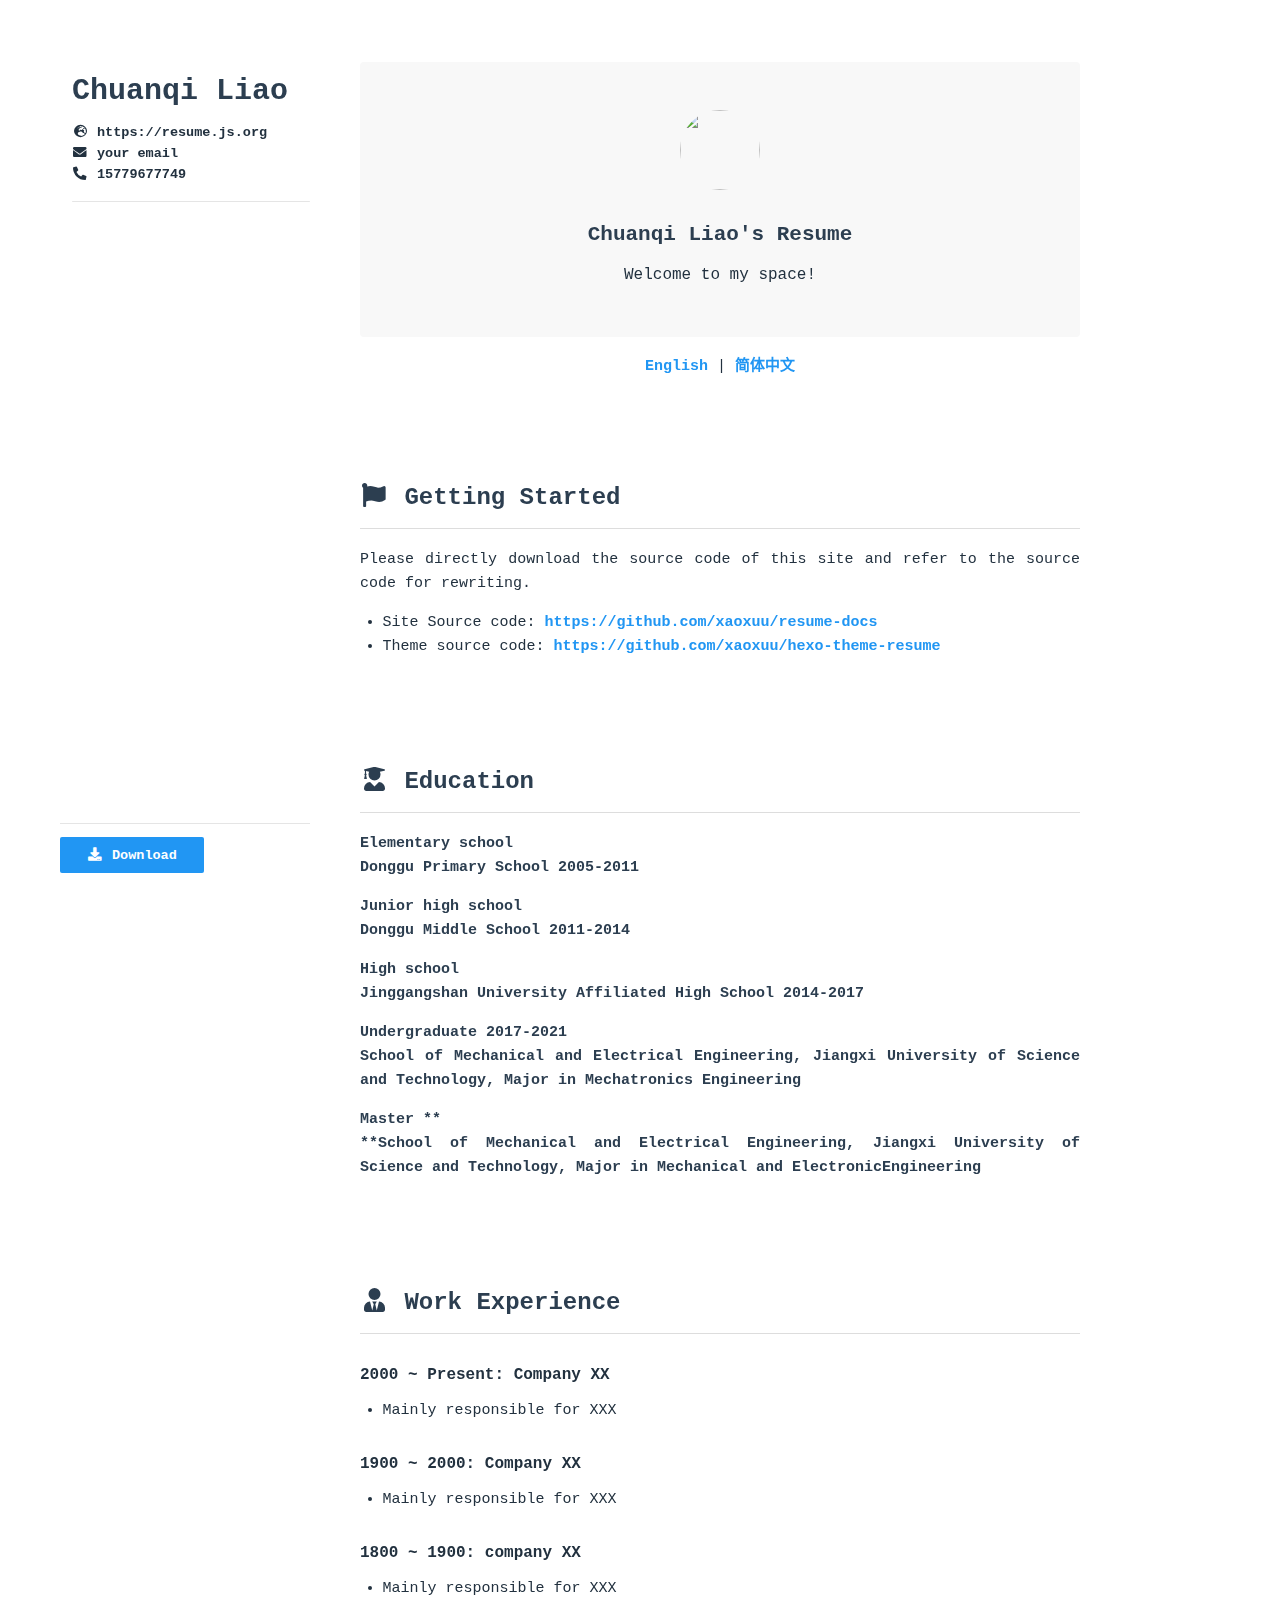
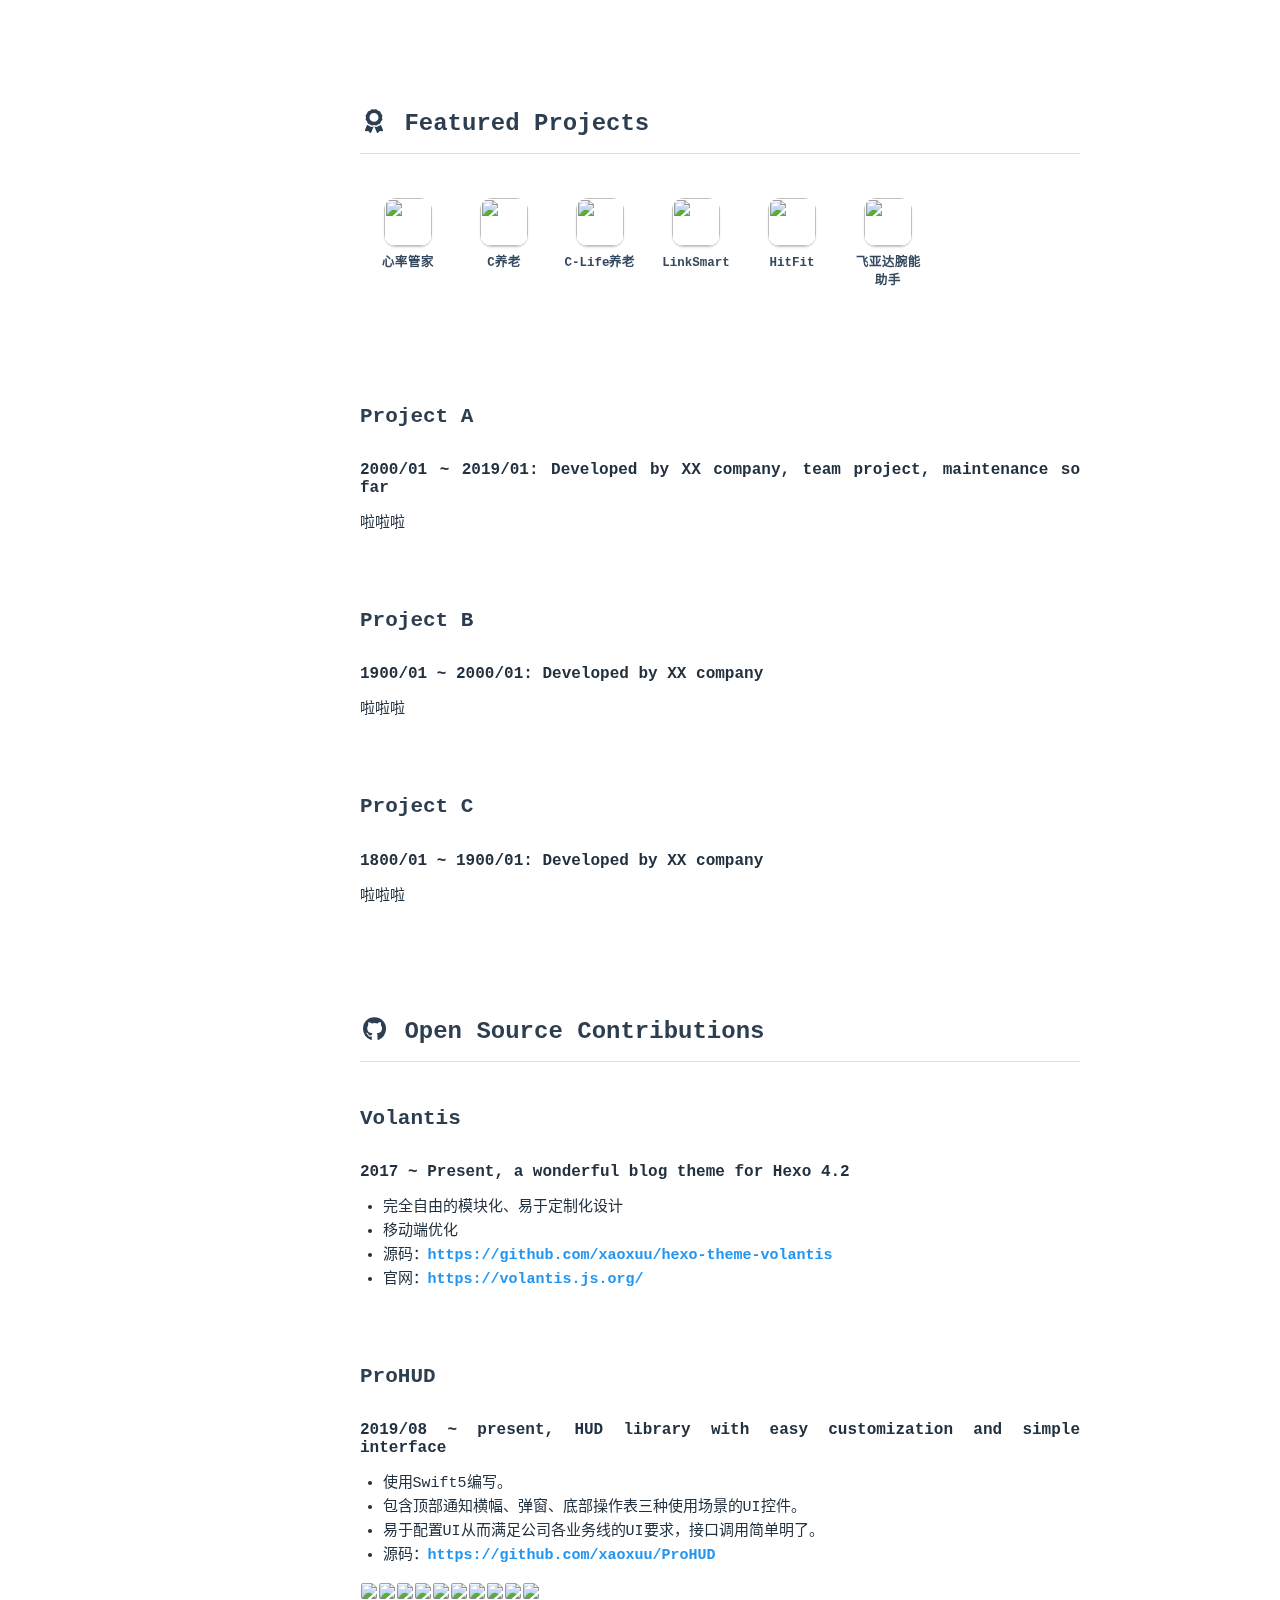
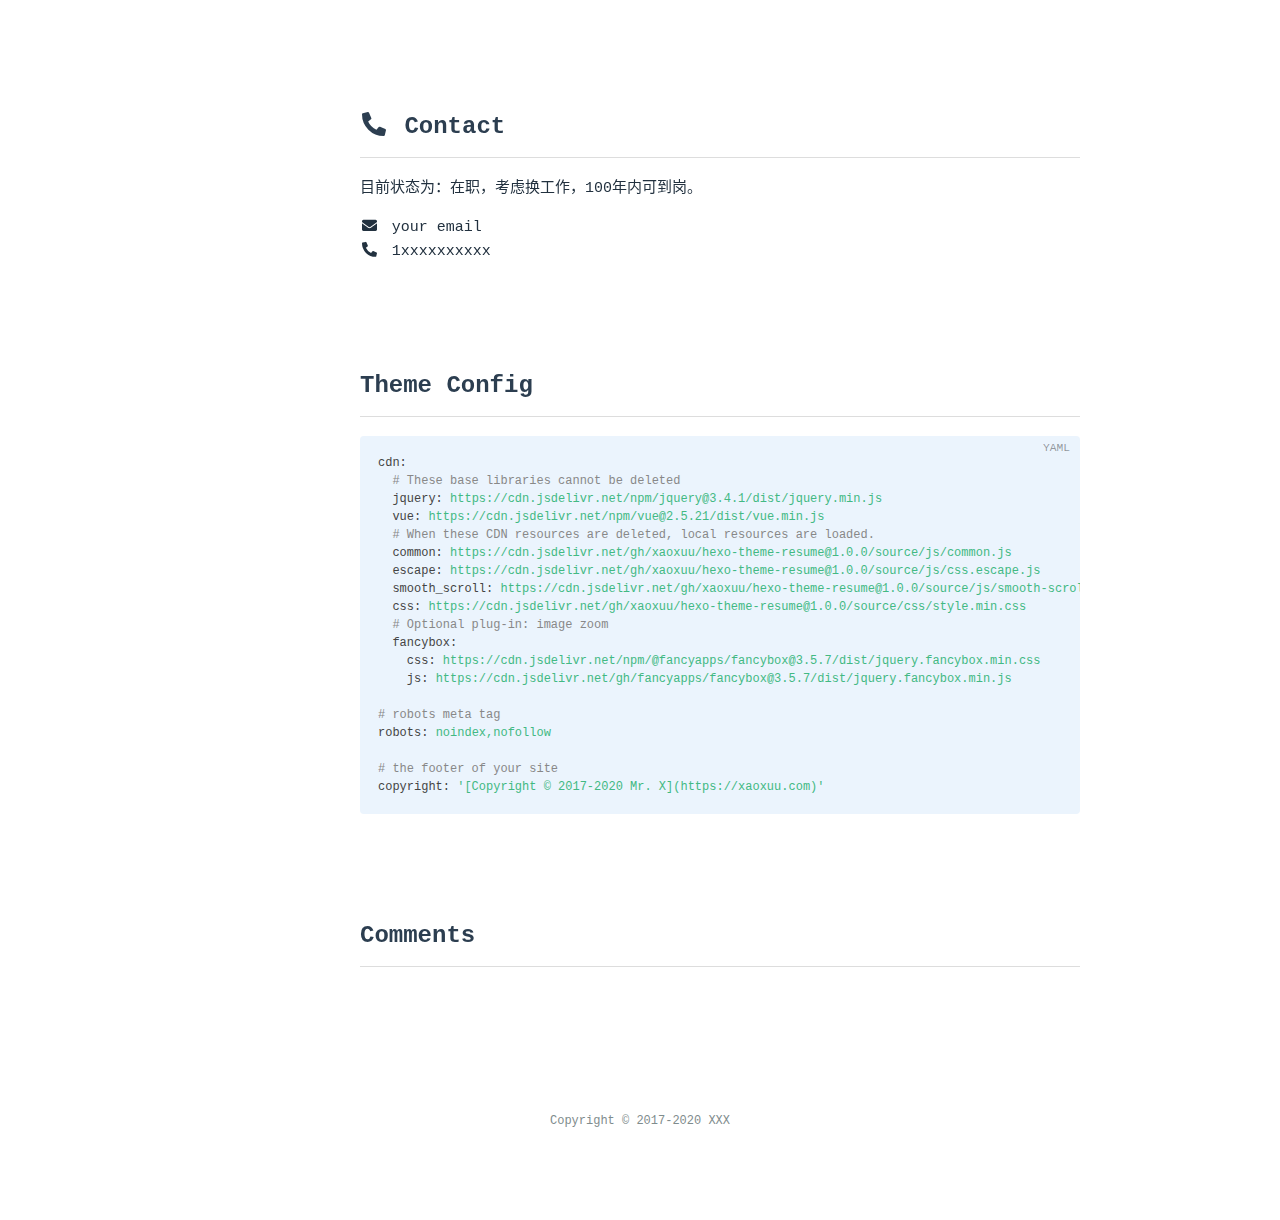
==== commit a3bc416d: "update pages" ====
--- a/index.html
+++ b/index.html
@@ -1 +1 @@
-<!DOCTYPE html><html lang="zh-CN"><head><meta charset="utf-8"><meta name="robots" content="index,follow"><meta name="renderer" content="webkit"><meta name="force-rendering" content="webkit"><meta http-equiv="X-UA-Compatible" content="IE=Edge,chrome=1"><meta name="HandheldFriendly" content="True"><meta name="apple-mobile-web-app-capable" content="yes"><meta name="viewport" content="width=device-width,initial-scale=1,maximum-scale=1,user-scalable=no"><title>Chuanqi Liao's Resume</title><meta name="keywords" content="Resume,Hexo,Resume Theme"><meta name="description" content="Welcome to my space!"><meta name="theme-color" content="#FFFFFF"><meta name="msapplication-TileColor" content="#1BC3FB"><meta name="msapplication-config" content="https://cdn.jsdelivr.net/gh/xaoxuu/cdn-assets/favicon/browserconfig.xml"><link rel="shortcut icon" type="image/x-icon" href="https://cdn.jsdelivr.net/gh/xaoxuu/cdn-assets/favicon/favicon.ico"><link rel="icon" type="image/x-icon" sizes="32x32" href="https://cdn.jsdelivr.net/gh/xaoxuu/cdn-assets/favicon/favicon-32x32.png"><link rel="apple-touch-icon" type="image/png" sizes="180x180" href="https://cdn.jsdelivr.net/gh/xaoxuu/cdn-assets/favicon/apple-touch-icon.png"><link rel="mask-icon" color="#1BC3FB" href="https://cdn.jsdelivr.net/gh/xaoxuu/cdn-assets/favicon/safari-pinned-tab.svg"><link rel="manifest" href="https://cdn.jsdelivr.net/gh/xaoxuu/cdn-assets/favicon/site.webmanifest"><link rel="stylesheet" href="https://cdn.jsdelivr.net/npm/@fortawesome/fontawesome-free@5.12.1/css/all.min.css"><link rel="stylesheet" href="https://cdn.jsdelivr.net/npm/@fancyapps/fancybox@3.5/dist/jquery.fancybox.min.css"><link rel="stylesheet" href="/css/page.css"><meta name="generator" content="Hexo 5.3.0"></head><body class="docs"><div id="mobile-bar"><a class="menu-button fas fa-bars"></a><h2 class="nav-title">Chuanqi Liao's Resume</h2><a class="menu-button right fas fa-download" target="_blank" rel="external nofollow noopener noreferrer" href="https://reo7749.github.io"></a></div><script src="https://cdn.jsdelivr.net/npm/vue@2.6/dist/vue.min.js"></script><script>Vue.config.productionTip=!1,window.PAGE_TYPE="resume"</script><div id="main" class="fix-sidebar"><div class="sidebar"><div class="sidebar-inner"><header class="header"><h2>Chuanqi Liao</h2><div class="meta"><p><a href="https://resume.js.org"><i class="fas fa-globe-europe fa-fw"></i>&nbsp;https://resume.js.org</a></p><p><a><i class="fas fa-envelope fa-fw"></i>&nbsp;your email</a></p><p><a href="tel:10086" rel="external nofollow noopener noreferrer" target="_blank"><i class="fas fa-phone-alt fa-fw"></i>&nbsp;15779677749</a></p></div><hr><br></header><div class="list"><ul class="menu-root"><li><a href="/index.html" class="sidebar-link current"></a></li><li><a href="/zh-cn/index.html" class="sidebar-link current"></a></li></ul></div><div class="footer"><a class="button" target="_blank" rel="external nofollow noopener noreferrer" href="https://reo7749.github.io"><i class="fas fa-download fa-fw"></i> Download</a></div></div></div><div class="content with-sidebar"><div class="resume-header"><div class="avatar"><img no-lazy class="avatar" src="https://cdn.jsdelivr.net/gh/xaoxuu/cdn-assets/avatar/avatar.png"></div><h1 class="resume-title">Chuanqi Liao's Resume</h1><p class="description">Welcome to my space!</p></div><center><a href="/">English</a> | <a href="/zh-cn/">简体中文</a></center><h2 id="Getting-Started"><a href="#Getting-Started" class="headerlink" title=" Getting Started"></a><i class="fas fa-flag"></i> Getting Started</h2><p>Please directly download the source code of this site and refer to the source code for rewriting.</p><ul><li>Site Source code: <a target="_blank" rel="external nofollow noopener noreferrer" href="https://github.com/xaoxuu/resume-docs">https://github.com/xaoxuu/resume-docs</a></li><li>Theme source code: <a target="_blank" rel="external nofollow noopener noreferrer" href="https://github.com/xaoxuu/hexo-theme-resume">https://github.com/xaoxuu/hexo-theme-resume</a></li></ul><h2 id="Education"><a href="#Education" class="headerlink" title=" Education"></a><i class="fas fa-user-graduate"></i> Education</h2><p><strong>XX University X College X Course X Major X Graduation</strong></p><h2 id="Work-Experience"><a href="#Work-Experience" class="headerlink" title=" Work Experience"></a><i class="fas fa-user-tie"></i> Work Experience</h2><h4 id="2000-Present-Company-XX"><a href="#2000-Present-Company-XX" class="headerlink" title="2000 ~ Present: Company XX"></a>2000 ~ Present: Company XX</h4><ul><li>Mainly responsible for XXX</li></ul><h4 id="1900-2000-Company-XX"><a href="#1900-2000-Company-XX" class="headerlink" title="1900 ~ 2000: Company XX"></a>1900 ~ 2000: Company XX</h4><ul><li>Mainly responsible for XXX</li></ul><h4 id="1800-1900-company-XX"><a href="#1800-1900-company-XX" class="headerlink" title="1800 ~ 1900: company XX"></a>1800 ~ 1900: company XX</h4><ul><li>Mainly responsible for XXX</li></ul><h2 id="Featured-Projects"><a href="#Featured-Projects" class="headerlink" title=" Featured Projects"></a><i class="fas fa-award"></i> Featured Projects</h2><btns rounded><a target="_blank" rel="external nofollow noopener noreferrer" href="https://apps.apple.com/cn/app/heart-mate-pro-hrm-utility/id1463348922?ls=1"><img src="https://cdn.jsdelivr.net/gh/xaoxuu/cdn-assets/proj/heartmate/icon.png"> 心率管家 </a><a target="_blank" rel="external nofollow noopener noreferrer" href="https://apps.apple.com/cn/app/c%E5%85%BB%E8%80%81/id1458315594"><img src="https://cdn.jsdelivr.net/gh/xaoxuu/cdn-assets/proj/het-cyanglao/icon.png"> C养老 </a><a target="_blank" rel="external nofollow noopener noreferrer" href="https://apps.apple.com/cn/app/c-life%E5%85%BB%E8%80%81/id1393937890"><img src="https://cdn.jsdelivr.net/gh/xaoxuu/cdn-assets/proj/het-clife/icon.png"> C-Life养老 </a><a target="_blank" rel="external nofollow noopener noreferrer" href="https://apps.apple.com/cn/app/linksmart/id1109303355"><img src="https://cdn.jsdelivr.net/gh/xaoxuu/cdn-assets/proj/ht-linksmart/icon.png"> LinkSmart </a><a target="_blank" rel="external nofollow noopener noreferrer" href="https://apps.apple.com/cn/app/hitfit/id1207738581"><img src="https://cdn.jsdelivr.net/gh/xaoxuu/cdn-assets/proj/ht-hitfit/icon.png"> HitFit </a><a target="_blank" rel="external nofollow noopener noreferrer" href="https://apps.apple.com/cn/app/%E8%85%95%E8%83%BD%E5%8A%A9%E6%89%8B/id1138242219"><img src="https://cdn.jsdelivr.net/gh/xaoxuu/cdn-assets/proj/ht-fiyta/icon.png"> 飞亚达腕能助手</a></btns><br><h3 id="Project-A"><a href="#Project-A" class="headerlink" title="Project A"></a>Project A</h3><h4 id="2000-01-2019-01-Developed-by-XX-company-team-project-maintenance-so-far"><a href="#2000-01-2019-01-Developed-by-XX-company-team-project-maintenance-so-far" class="headerlink" title="2000/01 ~ 2019/01: Developed by XX company, team project, maintenance so far"></a>2000/01 ~ 2019/01: Developed by XX company, team project, maintenance so far</h4><p>啦啦啦</p><h3 id="Project-B"><a href="#Project-B" class="headerlink" title="Project B"></a>Project B</h3><h4 id="1900-01-2000-01-Developed-by-XX-company"><a href="#1900-01-2000-01-Developed-by-XX-company" class="headerlink" title="1900/01 ~ 2000/01: Developed by XX company"></a>1900/01 ~ 2000/01: Developed by XX company</h4><p>啦啦啦</p><h3 id="Project-C"><a href="#Project-C" class="headerlink" title="Project C"></a>Project C</h3><h4 id="1800-01-1900-01-Developed-by-XX-company"><a href="#1800-01-1900-01-Developed-by-XX-company" class="headerlink" title="1800/01 ~ 1900/01: Developed by XX company"></a>1800/01 ~ 1900/01: Developed by XX company</h4><p>啦啦啦</p><h2 id="Open-Source-Contributions"><a href="#Open-Source-Contributions" class="headerlink" title=" Open Source Contributions"></a><i class="fab fa-github"></i> Open Source Contributions</h2><h3 id="Volantis"><a href="#Volantis" class="headerlink" title="Volantis"></a>Volantis</h3><h4 id="2017-Present-a-wonderful-blog-theme-for-Hexo-4-2"><a href="#2017-Present-a-wonderful-blog-theme-for-Hexo-4-2" class="headerlink" title="2017 ~ Present, a wonderful blog theme for Hexo 4.2"></a>2017 ~ Present, a wonderful blog theme for Hexo 4.2</h4><ul><li>完全自由的模块化、易于定制化设计</li><li>移动端优化</li><li>源码：<a target="_blank" rel="external nofollow noopener noreferrer" href="https://github.com/xaoxuu/hexo-theme-volantis">https://github.com/xaoxuu/hexo-theme-volantis</a></li><li>官网：<a target="_blank" rel="external nofollow noopener noreferrer" href="https://volantis.js.org/">https://volantis.js.org/</a></li></ul><h3 id="ProHUD"><a href="#ProHUD" class="headerlink" title="ProHUD"></a>ProHUD</h3><h4 id="2019-08-present-HUD-library-with-easy-customization-and-simple-interface"><a href="#2019-08-present-HUD-library-with-easy-customization-and-simple-interface" class="headerlink" title="2019/08 ~ present, HUD library with easy customization and simple interface"></a>2019/08 ~ present, HUD library with easy customization and simple interface</h4><ul><li>使用Swift5编写。</li><li>包含顶部通知横幅、弹窗、底部操作表三种使用场景的UI控件。</li><li>易于配置UI从而满足公司各业务线的UI要求，接口调用简单明了。</li><li>源码：<a target="_blank" rel="external nofollow noopener noreferrer" href="https://github.com/xaoxuu/ProHUD">https://github.com/xaoxuu/ProHUD</a></li></ul><fancybox><img src="https://cdn.jsdelivr.net/gh/xaoxuu/cdn-assets/proj/prohud/screenshot01.png"> <img src="https://cdn.jsdelivr.net/gh/xaoxuu/cdn-assets/proj/prohud/screenshot02.png"> <img src="https://cdn.jsdelivr.net/gh/xaoxuu/cdn-assets/proj/prohud/screenshot03.png"> <img src="https://cdn.jsdelivr.net/gh/xaoxuu/cdn-assets/proj/prohud/screenshot04.png"> <img src="https://cdn.jsdelivr.net/gh/xaoxuu/cdn-assets/proj/prohud/screenshot05.png"> <img src="https://cdn.jsdelivr.net/gh/xaoxuu/cdn-assets/proj/prohud/screenshot06.png"> <img src="https://cdn.jsdelivr.net/gh/xaoxuu/cdn-assets/proj/prohud/screenshot07.png"> <img src="https://cdn.jsdelivr.net/gh/xaoxuu/cdn-assets/proj/prohud/screenshot08.png"> <img src="https://cdn.jsdelivr.net/gh/xaoxuu/cdn-assets/proj/prohud/screenshot09.png"> <img src="https://cdn.jsdelivr.net/gh/xaoxuu/cdn-assets/proj/prohud/screenshot10.png"></fancybox><h2 id="Contact"><a href="#Contact" class="headerlink" title=" Contact"></a><i class="fas fa-phone-alt"></i> Contact</h2><p>目前状态为：在职，考虑换工作，100年内可到岗。</p><p><i class="fas fa-envelope fa-fw"></i> your email<br><i class="fas fa-phone-alt fa-fw"></i> 1xxxxxxxxxx</p><h2 id="Theme-Config"><a href="#Theme-Config" class="headerlink" title="Theme Config"></a>Theme Config</h2><figure class="highlight yaml"><table><tr><td class="code"><pre><span class="line"><span class="attr">cdn:</span></span><br><span class="line">  <span class="comment"># These base libraries cannot be deleted</span></span><br><span class="line">  <span class="attr">jquery:</span> <span class="string">https://cdn.jsdelivr.net/npm/jquery@3.4.1/dist/jquery.min.js</span></span><br><span class="line">  <span class="attr">vue:</span> <span class="string">https://cdn.jsdelivr.net/npm/vue@2.5.21/dist/vue.min.js</span></span><br><span class="line">  <span class="comment"># When these CDN resources are deleted, local resources are loaded.</span></span><br><span class="line">  <span class="attr">common:</span> <span class="string">https://cdn.jsdelivr.net/gh/xaoxuu/hexo-theme-resume@1.0.0/source/js/common.js</span></span><br><span class="line">  <span class="attr">escape:</span> <span class="string">https://cdn.jsdelivr.net/gh/xaoxuu/hexo-theme-resume@1.0.0/source/js/css.escape.js</span></span><br><span class="line">  <span class="attr">smooth_scroll:</span> <span class="string">https://cdn.jsdelivr.net/gh/xaoxuu/hexo-theme-resume@1.0.0/source/js/smooth-scroll.min.js</span></span><br><span class="line">  <span class="attr">css:</span> <span class="string">https://cdn.jsdelivr.net/gh/xaoxuu/hexo-theme-resume@1.0.0/source/css/style.min.css</span></span><br><span class="line">  <span class="comment"># Optional plug-in: image zoom</span></span><br><span class="line">  <span class="attr">fancybox:</span></span><br><span class="line">    <span class="attr">css:</span> <span class="string">https://cdn.jsdelivr.net/npm/@fancyapps/fancybox@3.5.7/dist/jquery.fancybox.min.css</span></span><br><span class="line">    <span class="attr">js:</span> <span class="string">https://cdn.jsdelivr.net/gh/fancyapps/fancybox@3.5.7/dist/jquery.fancybox.min.js</span></span><br><span class="line"></span><br><span class="line"><span class="comment"># robots meta tag</span></span><br><span class="line"><span class="attr">robots:</span> <span class="string">noindex,nofollow</span></span><br><span class="line"></span><br><span class="line"><span class="comment"># the footer of your site</span></span><br><span class="line"><span class="attr">copyright:</span> <span class="string">&#x27;[Copyright © 2017-2020 Mr. X](https://xaoxuu.com)&#x27;</span></span><br></pre></td></tr></table></figure><h2 id="Comments"><a href="#Comments" class="headerlink" title="Comments"></a>Comments</h2><script src="https://utteranc.es/client.js" repo="xaoxuu/hexo-theme-resume" issue-number="17" theme="github-light" crossorigin="anonymous" async></script></div></div><script src="https://cdn.jsdelivr.net/gh/xaoxuu/hexo-theme-resume@1.0.0/source/js/smooth-scroll.min.js"></script><footer id="footer"><p></p><p><a href="/">Copyright © 2017-2020 XXX</a></p><p></p></footer><script src="https://cdn.jsdelivr.net/npm/jquery@3.5/dist/jquery.min.js"></script><script src="https://cdn.jsdelivr.net/gh/xaoxuu/hexo-theme-resume@1.0.0/source/js/common.js"></script><script src="https://cdn.jsdelivr.net/gh/xaoxuu/hexo-theme-resume@1.0.0/source/js/css.escape.js"></script><script src="https://cdn.jsdelivr.net/gh/fancyapps/fancybox@3.5/dist/jquery.fancybox.min.js"></script><script>let LAZY_LOAD_IMAGE="[object Object]";$("body").find("fancybox").find("img").each(function(){var t=document.createElement("a");$(t).attr("data-fancybox","gallery"),$(t).attr("href",$(this).attr("src")),LAZY_LOAD_IMAGE&&$(t).attr("href",$(this).attr("data-original")),$(this).wrap(t)})</script></body></html>+<!DOCTYPE html><html lang="zh-CN"><head><meta charset="utf-8"><meta name="robots" content="index,follow"><meta name="renderer" content="webkit"><meta name="force-rendering" content="webkit"><meta http-equiv="X-UA-Compatible" content="IE=Edge,chrome=1"><meta name="HandheldFriendly" content="True"><meta name="apple-mobile-web-app-capable" content="yes"><meta name="viewport" content="width=device-width,initial-scale=1,maximum-scale=1,user-scalable=no"><title>Chuanqi Liao's Resume</title><meta name="keywords" content="Resume,Hexo,Resume Theme"><meta name="description" content="Welcome to my space!"><meta name="theme-color" content="#FFFFFF"><meta name="msapplication-TileColor" content="#1BC3FB"><meta name="msapplication-config" content="https://cdn.jsdelivr.net/gh/xaoxuu/cdn-assets/favicon/browserconfig.xml"><link rel="shortcut icon" type="image/x-icon" href="https://cdn.jsdelivr.net/gh/xaoxuu/cdn-assets/favicon/favicon.ico"><link rel="icon" type="image/x-icon" sizes="32x32" href="https://cdn.jsdelivr.net/gh/xaoxuu/cdn-assets/favicon/favicon-32x32.png"><link rel="apple-touch-icon" type="image/png" sizes="180x180" href="https://cdn.jsdelivr.net/gh/xaoxuu/cdn-assets/favicon/apple-touch-icon.png"><link rel="mask-icon" color="#1BC3FB" href="https://cdn.jsdelivr.net/gh/xaoxuu/cdn-assets/favicon/safari-pinned-tab.svg"><link rel="manifest" href="https://cdn.jsdelivr.net/gh/xaoxuu/cdn-assets/favicon/site.webmanifest"><link rel="stylesheet" href="https://cdn.jsdelivr.net/npm/@fortawesome/fontawesome-free@5.12.1/css/all.min.css"><link rel="stylesheet" href="https://cdn.jsdelivr.net/npm/@fancyapps/fancybox@3.5/dist/jquery.fancybox.min.css"><link rel="stylesheet" href="/css/page.css"><meta name="generator" content="Hexo 5.3.0"></head><body class="docs"><div id="mobile-bar"><a class="menu-button fas fa-bars"></a><h2 class="nav-title">Chuanqi Liao's Resume</h2><a class="menu-button right fas fa-download" target="_blank" rel="external nofollow noopener noreferrer" href="https://reo7749.github.io"></a></div><script src="https://cdn.jsdelivr.net/npm/vue@2.6/dist/vue.min.js"></script><script>Vue.config.productionTip=!1,window.PAGE_TYPE="resume"</script><div id="main" class="fix-sidebar"><div class="sidebar"><div class="sidebar-inner"><header class="header"><h2>Chuanqi Liao</h2><div class="meta"><p><a href="https://resume.js.org"><i class="fas fa-globe-europe fa-fw"></i>&nbsp;https://resume.js.org</a></p><p><a><i class="fas fa-envelope fa-fw"></i>&nbsp;your email</a></p><p><a href="tel:10086" rel="external nofollow noopener noreferrer" target="_blank"><i class="fas fa-phone-alt fa-fw"></i>&nbsp;15779677749</a></p></div><hr><br></header><div class="list"><ul class="menu-root"><li><a href="/index.html" class="sidebar-link current"></a></li><li><a href="/zh-cn/index.html" class="sidebar-link current"></a></li></ul></div><div class="footer"><a class="button" target="_blank" rel="external nofollow noopener noreferrer" href="https://reo7749.github.io"><i class="fas fa-download fa-fw"></i> Download</a></div></div></div><div class="content with-sidebar"><div class="resume-header"><div class="avatar"><img no-lazy class="avatar" src="https://cdn.jsdelivr.net/gh/xaoxuu/cdn-assets/avatar/avatar.png"></div><h1 class="resume-title">Chuanqi Liao's Resume</h1><p class="description">Welcome to my space!</p></div><center><a href="/">English</a> | <a href="/zh-cn/">简体中文</a></center><h2 id="Getting-Started"><a href="#Getting-Started" class="headerlink" title=" Getting Started"></a><i class="fas fa-flag"></i> Getting Started</h2><p>Please directly download the source code of this site and refer to the source code for rewriting.</p><ul><li>Site Source code: <a target="_blank" rel="external nofollow noopener noreferrer" href="https://github.com/xaoxuu/resume-docs">https://github.com/xaoxuu/resume-docs</a></li><li>Theme source code: <a target="_blank" rel="external nofollow noopener noreferrer" href="https://github.com/xaoxuu/hexo-theme-resume">https://github.com/xaoxuu/hexo-theme-resume</a></li></ul><h2 id="Education"><a href="#Education" class="headerlink" title=" Education"></a><i class="fas fa-user-graduate"></i> Education</h2><p><strong>Elementary school</strong><br><strong>Donggu Primary School 2005-2011</strong></p><p><strong>Junior high school</strong><br><strong>Donggu Middle School 2011-2014</strong></p><p><strong>High school</strong><br><strong>Jinggangshan University Affiliated High School 2014-2017</strong></p><p><strong>Undergraduate 2017-2021</strong><br><strong>School of Mechanical and Electrical Engineering, Jiangxi University of Science and Technology, Major in Mechatronics Engineering</strong></p><p><strong>Master **<br>**School of Mechanical and Electrical Engineering, Jiangxi University of Science and Technology, Major in Mechanical and ElectronicEngineering</strong></p><h2 id="Work-Experience"><a href="#Work-Experience" class="headerlink" title=" Work Experience"></a><i class="fas fa-user-tie"></i> Work Experience</h2><h4 id="2000-Present-Company-XX"><a href="#2000-Present-Company-XX" class="headerlink" title="2000 ~ Present: Company XX"></a>2000 ~ Present: Company XX</h4><ul><li>Mainly responsible for XXX</li></ul><h4 id="1900-2000-Company-XX"><a href="#1900-2000-Company-XX" class="headerlink" title="1900 ~ 2000: Company XX"></a>1900 ~ 2000: Company XX</h4><ul><li>Mainly responsible for XXX</li></ul><h4 id="1800-1900-company-XX"><a href="#1800-1900-company-XX" class="headerlink" title="1800 ~ 1900: company XX"></a>1800 ~ 1900: company XX</h4><ul><li>Mainly responsible for XXX</li></ul><h2 id="Featured-Projects"><a href="#Featured-Projects" class="headerlink" title=" Featured Projects"></a><i class="fas fa-award"></i> Featured Projects</h2><btns rounded><a target="_blank" rel="external nofollow noopener noreferrer" href="https://apps.apple.com/cn/app/heart-mate-pro-hrm-utility/id1463348922?ls=1"><img src="https://cdn.jsdelivr.net/gh/xaoxuu/cdn-assets/proj/heartmate/icon.png"> 心率管家 </a><a target="_blank" rel="external nofollow noopener noreferrer" href="https://apps.apple.com/cn/app/c%E5%85%BB%E8%80%81/id1458315594"><img src="https://cdn.jsdelivr.net/gh/xaoxuu/cdn-assets/proj/het-cyanglao/icon.png"> C养老 </a><a target="_blank" rel="external nofollow noopener noreferrer" href="https://apps.apple.com/cn/app/c-life%E5%85%BB%E8%80%81/id1393937890"><img src="https://cdn.jsdelivr.net/gh/xaoxuu/cdn-assets/proj/het-clife/icon.png"> C-Life养老 </a><a target="_blank" rel="external nofollow noopener noreferrer" href="https://apps.apple.com/cn/app/linksmart/id1109303355"><img src="https://cdn.jsdelivr.net/gh/xaoxuu/cdn-assets/proj/ht-linksmart/icon.png"> LinkSmart </a><a target="_blank" rel="external nofollow noopener noreferrer" href="https://apps.apple.com/cn/app/hitfit/id1207738581"><img src="https://cdn.jsdelivr.net/gh/xaoxuu/cdn-assets/proj/ht-hitfit/icon.png"> HitFit </a><a target="_blank" rel="external nofollow noopener noreferrer" href="https://apps.apple.com/cn/app/%E8%85%95%E8%83%BD%E5%8A%A9%E6%89%8B/id1138242219"><img src="https://cdn.jsdelivr.net/gh/xaoxuu/cdn-assets/proj/ht-fiyta/icon.png"> 飞亚达腕能助手</a></btns><br><h3 id="Project-A"><a href="#Project-A" class="headerlink" title="Project A"></a>Project A</h3><h4 id="2000-01-2019-01-Developed-by-XX-company-team-project-maintenance-so-far"><a href="#2000-01-2019-01-Developed-by-XX-company-team-project-maintenance-so-far" class="headerlink" title="2000/01 ~ 2019/01: Developed by XX company, team project, maintenance so far"></a>2000/01 ~ 2019/01: Developed by XX company, team project, maintenance so far</h4><p>啦啦啦</p><h3 id="Project-B"><a href="#Project-B" class="headerlink" title="Project B"></a>Project B</h3><h4 id="1900-01-2000-01-Developed-by-XX-company"><a href="#1900-01-2000-01-Developed-by-XX-company" class="headerlink" title="1900/01 ~ 2000/01: Developed by XX company"></a>1900/01 ~ 2000/01: Developed by XX company</h4><p>啦啦啦</p><h3 id="Project-C"><a href="#Project-C" class="headerlink" title="Project C"></a>Project C</h3><h4 id="1800-01-1900-01-Developed-by-XX-company"><a href="#1800-01-1900-01-Developed-by-XX-company" class="headerlink" title="1800/01 ~ 1900/01: Developed by XX company"></a>1800/01 ~ 1900/01: Developed by XX company</h4><p>啦啦啦</p><h2 id="Open-Source-Contributions"><a href="#Open-Source-Contributions" class="headerlink" title=" Open Source Contributions"></a><i class="fab fa-github"></i> Open Source Contributions</h2><h3 id="Volantis"><a href="#Volantis" class="headerlink" title="Volantis"></a>Volantis</h3><h4 id="2017-Present-a-wonderful-blog-theme-for-Hexo-4-2"><a href="#2017-Present-a-wonderful-blog-theme-for-Hexo-4-2" class="headerlink" title="2017 ~ Present, a wonderful blog theme for Hexo 4.2"></a>2017 ~ Present, a wonderful blog theme for Hexo 4.2</h4><ul><li>完全自由的模块化、易于定制化设计</li><li>移动端优化</li><li>源码：<a target="_blank" rel="external nofollow noopener noreferrer" href="https://github.com/xaoxuu/hexo-theme-volantis">https://github.com/xaoxuu/hexo-theme-volantis</a></li><li>官网：<a target="_blank" rel="external nofollow noopener noreferrer" href="https://volantis.js.org/">https://volantis.js.org/</a></li></ul><h3 id="ProHUD"><a href="#ProHUD" class="headerlink" title="ProHUD"></a>ProHUD</h3><h4 id="2019-08-present-HUD-library-with-easy-customization-and-simple-interface"><a href="#2019-08-present-HUD-library-with-easy-customization-and-simple-interface" class="headerlink" title="2019/08 ~ present, HUD library with easy customization and simple interface"></a>2019/08 ~ present, HUD library with easy customization and simple interface</h4><ul><li>使用Swift5编写。</li><li>包含顶部通知横幅、弹窗、底部操作表三种使用场景的UI控件。</li><li>易于配置UI从而满足公司各业务线的UI要求，接口调用简单明了。</li><li>源码：<a target="_blank" rel="external nofollow noopener noreferrer" href="https://github.com/xaoxuu/ProHUD">https://github.com/xaoxuu/ProHUD</a></li></ul><fancybox><img src="https://cdn.jsdelivr.net/gh/xaoxuu/cdn-assets/proj/prohud/screenshot01.png"> <img src="https://cdn.jsdelivr.net/gh/xaoxuu/cdn-assets/proj/prohud/screenshot02.png"> <img src="https://cdn.jsdelivr.net/gh/xaoxuu/cdn-assets/proj/prohud/screenshot03.png"> <img src="https://cdn.jsdelivr.net/gh/xaoxuu/cdn-assets/proj/prohud/screenshot04.png"> <img src="https://cdn.jsdelivr.net/gh/xaoxuu/cdn-assets/proj/prohud/screenshot05.png"> <img src="https://cdn.jsdelivr.net/gh/xaoxuu/cdn-assets/proj/prohud/screenshot06.png"> <img src="https://cdn.jsdelivr.net/gh/xaoxuu/cdn-assets/proj/prohud/screenshot07.png"> <img src="https://cdn.jsdelivr.net/gh/xaoxuu/cdn-assets/proj/prohud/screenshot08.png"> <img src="https://cdn.jsdelivr.net/gh/xaoxuu/cdn-assets/proj/prohud/screenshot09.png"> <img src="https://cdn.jsdelivr.net/gh/xaoxuu/cdn-assets/proj/prohud/screenshot10.png"></fancybox><h2 id="Contact"><a href="#Contact" class="headerlink" title=" Contact"></a><i class="fas fa-phone-alt"></i> Contact</h2><p>目前状态为：在职，考虑换工作，100年内可到岗。</p><p><i class="fas fa-envelope fa-fw"></i> your email<br><i class="fas fa-phone-alt fa-fw"></i> 1xxxxxxxxxx</p><h2 id="Theme-Config"><a href="#Theme-Config" class="headerlink" title="Theme Config"></a>Theme Config</h2><figure class="highlight yaml"><table><tr><td class="code"><pre><span class="line"><span class="attr">cdn:</span></span><br><span class="line">  <span class="comment"># These base libraries cannot be deleted</span></span><br><span class="line">  <span class="attr">jquery:</span> <span class="string">https://cdn.jsdelivr.net/npm/jquery@3.4.1/dist/jquery.min.js</span></span><br><span class="line">  <span class="attr">vue:</span> <span class="string">https://cdn.jsdelivr.net/npm/vue@2.5.21/dist/vue.min.js</span></span><br><span class="line">  <span class="comment"># When these CDN resources are deleted, local resources are loaded.</span></span><br><span class="line">  <span class="attr">common:</span> <span class="string">https://cdn.jsdelivr.net/gh/xaoxuu/hexo-theme-resume@1.0.0/source/js/common.js</span></span><br><span class="line">  <span class="attr">escape:</span> <span class="string">https://cdn.jsdelivr.net/gh/xaoxuu/hexo-theme-resume@1.0.0/source/js/css.escape.js</span></span><br><span class="line">  <span class="attr">smooth_scroll:</span> <span class="string">https://cdn.jsdelivr.net/gh/xaoxuu/hexo-theme-resume@1.0.0/source/js/smooth-scroll.min.js</span></span><br><span class="line">  <span class="attr">css:</span> <span class="string">https://cdn.jsdelivr.net/gh/xaoxuu/hexo-theme-resume@1.0.0/source/css/style.min.css</span></span><br><span class="line">  <span class="comment"># Optional plug-in: image zoom</span></span><br><span class="line">  <span class="attr">fancybox:</span></span><br><span class="line">    <span class="attr">css:</span> <span class="string">https://cdn.jsdelivr.net/npm/@fancyapps/fancybox@3.5.7/dist/jquery.fancybox.min.css</span></span><br><span class="line">    <span class="attr">js:</span> <span class="string">https://cdn.jsdelivr.net/gh/fancyapps/fancybox@3.5.7/dist/jquery.fancybox.min.js</span></span><br><span class="line"></span><br><span class="line"><span class="comment"># robots meta tag</span></span><br><span class="line"><span class="attr">robots:</span> <span class="string">noindex,nofollow</span></span><br><span class="line"></span><br><span class="line"><span class="comment"># the footer of your site</span></span><br><span class="line"><span class="attr">copyright:</span> <span class="string">&#x27;[Copyright © 2017-2020 Mr. X](https://xaoxuu.com)&#x27;</span></span><br></pre></td></tr></table></figure><h2 id="Comments"><a href="#Comments" class="headerlink" title="Comments"></a>Comments</h2><script src="https://utteranc.es/client.js" repo="xaoxuu/hexo-theme-resume" issue-number="17" theme="github-light" crossorigin="anonymous" async></script></div></div><script src="https://cdn.jsdelivr.net/gh/xaoxuu/hexo-theme-resume@1.0.0/source/js/smooth-scroll.min.js"></script><footer id="footer"><p></p><p><a href="/">Copyright © 2017-2020 XXX</a></p><p></p></footer><script src="https://cdn.jsdelivr.net/npm/jquery@3.5/dist/jquery.min.js"></script><script src="https://cdn.jsdelivr.net/gh/xaoxuu/hexo-theme-resume@1.0.0/source/js/common.js"></script><script src="https://cdn.jsdelivr.net/gh/xaoxuu/hexo-theme-resume@1.0.0/source/js/css.escape.js"></script><script src="https://cdn.jsdelivr.net/gh/fancyapps/fancybox@3.5/dist/jquery.fancybox.min.js"></script><script>let LAZY_LOAD_IMAGE="[object Object]";$("body").find("fancybox").find("img").each(function(){var t=document.createElement("a");$(t).attr("data-fancybox","gallery"),$(t).attr("href",$(this).attr("src")),LAZY_LOAD_IMAGE&&$(t).attr("href",$(this).attr("data-original")),$(this).wrap(t)})</script></body></html>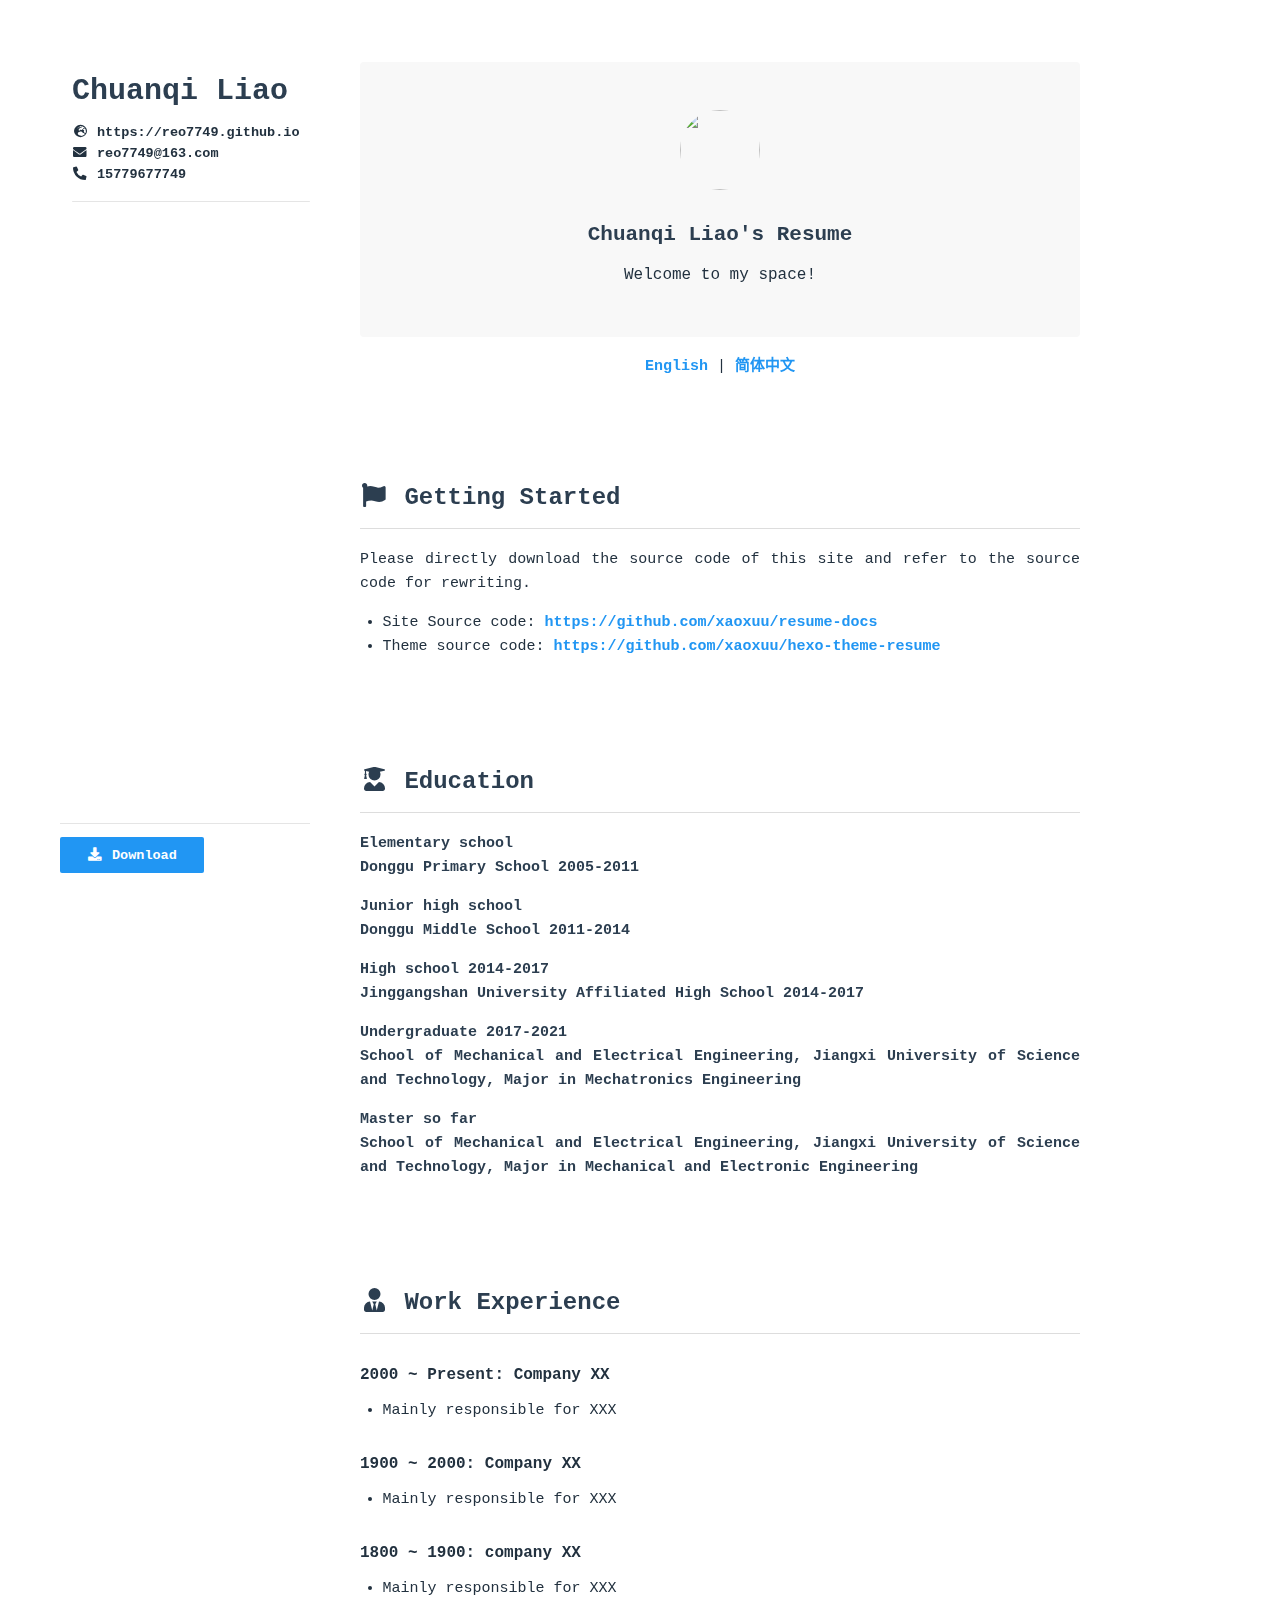
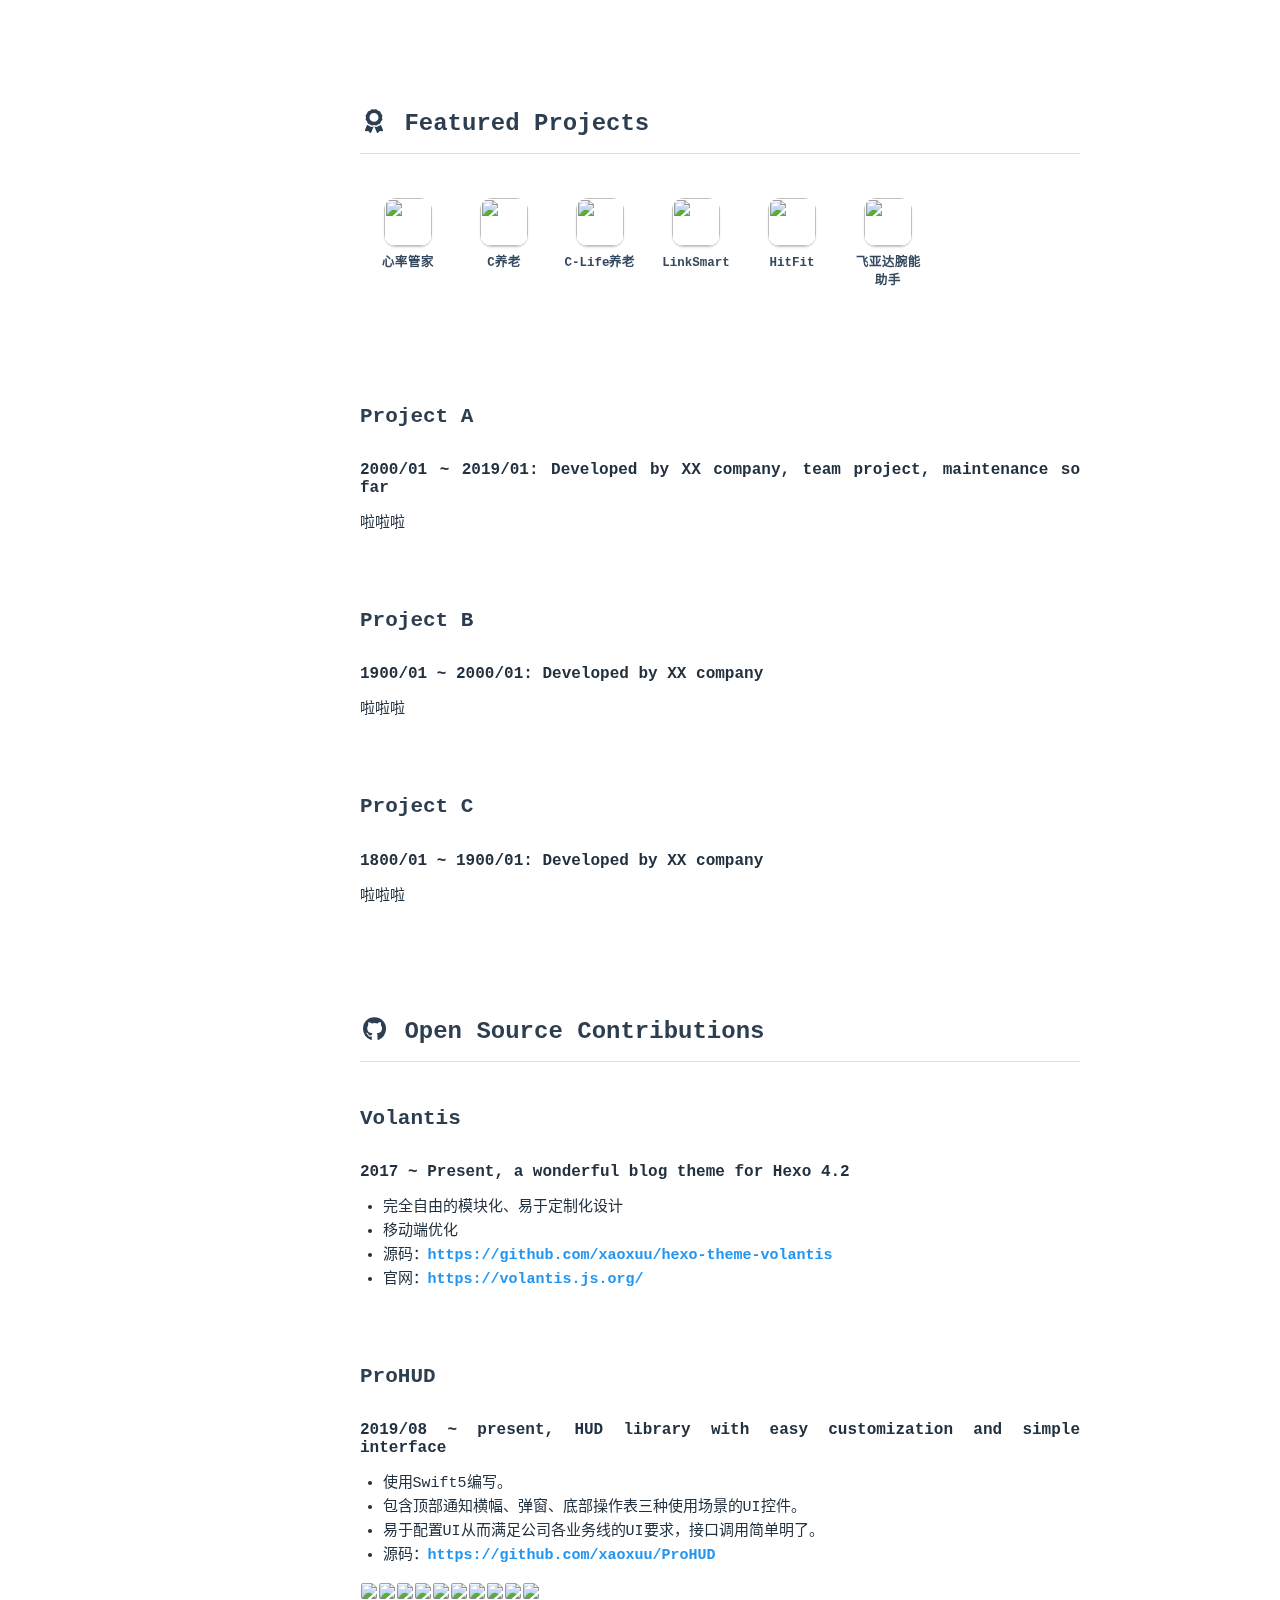
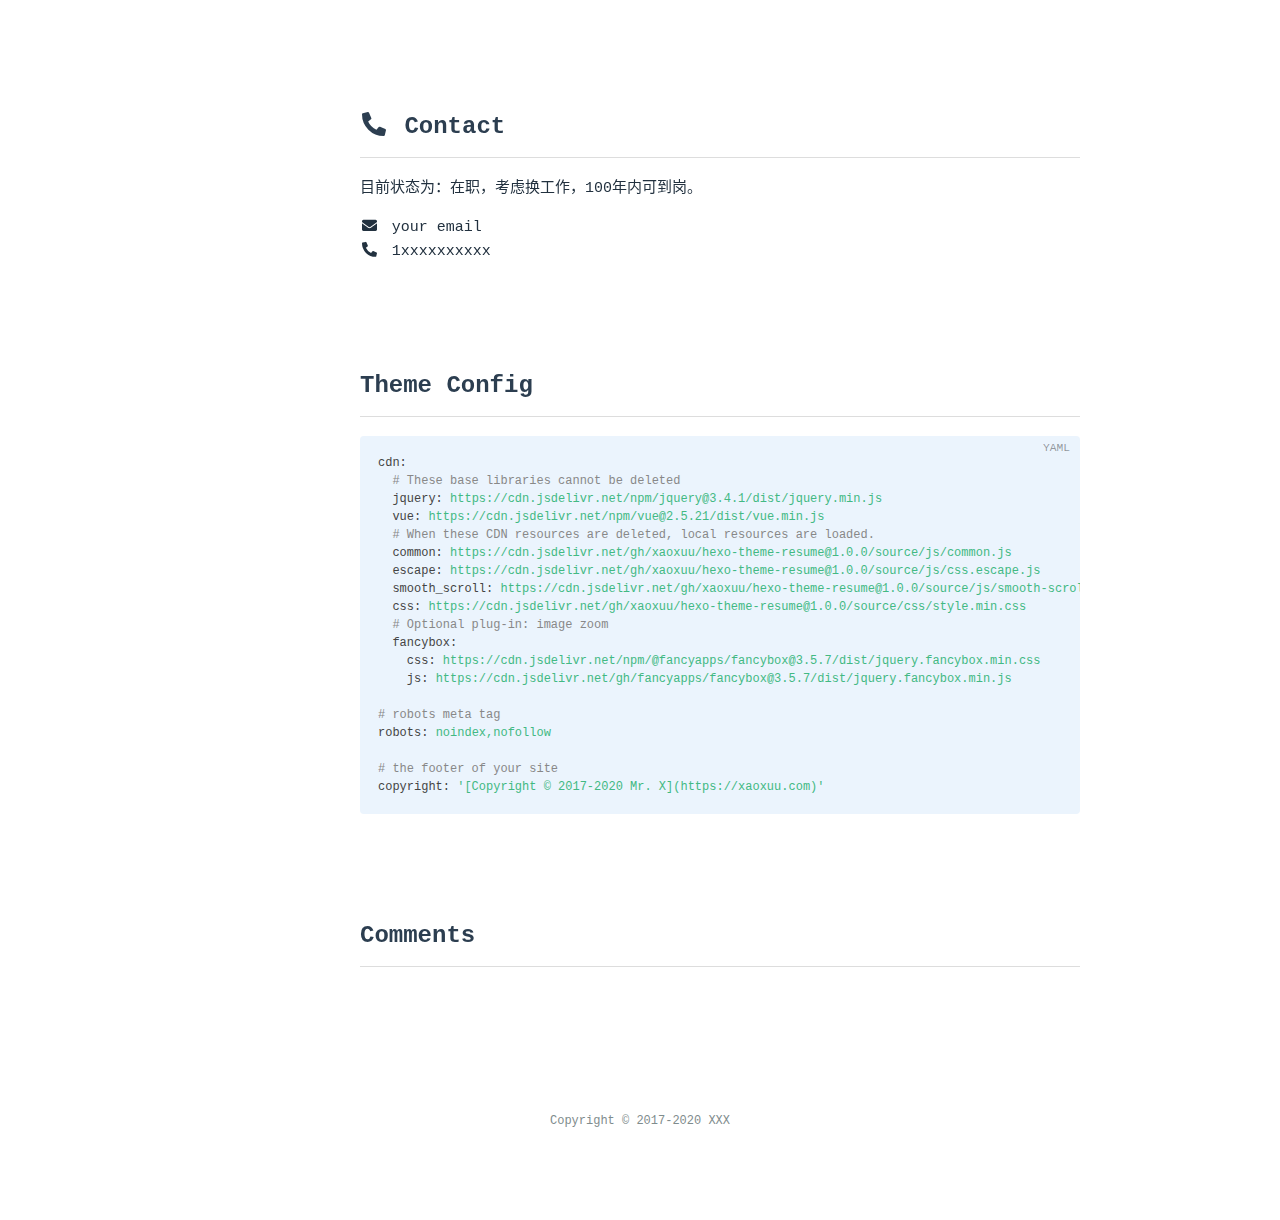
==== commit 70f3adcc: "update pages" ====
--- a/index.html
+++ b/index.html
@@ -1 +1 @@
-<!DOCTYPE html><html lang="zh-CN"><head><meta charset="utf-8"><meta name="robots" content="index,follow"><meta name="renderer" content="webkit"><meta name="force-rendering" content="webkit"><meta http-equiv="X-UA-Compatible" content="IE=Edge,chrome=1"><meta name="HandheldFriendly" content="True"><meta name="apple-mobile-web-app-capable" content="yes"><meta name="viewport" content="width=device-width,initial-scale=1,maximum-scale=1,user-scalable=no"><title>Chuanqi Liao's Resume</title><meta name="keywords" content="Resume,Hexo,Resume Theme"><meta name="description" content="Welcome to my space!"><meta name="theme-color" content="#FFFFFF"><meta name="msapplication-TileColor" content="#1BC3FB"><meta name="msapplication-config" content="https://cdn.jsdelivr.net/gh/xaoxuu/cdn-assets/favicon/browserconfig.xml"><link rel="shortcut icon" type="image/x-icon" href="https://cdn.jsdelivr.net/gh/xaoxuu/cdn-assets/favicon/favicon.ico"><link rel="icon" type="image/x-icon" sizes="32x32" href="https://cdn.jsdelivr.net/gh/xaoxuu/cdn-assets/favicon/favicon-32x32.png"><link rel="apple-touch-icon" type="image/png" sizes="180x180" href="https://cdn.jsdelivr.net/gh/xaoxuu/cdn-assets/favicon/apple-touch-icon.png"><link rel="mask-icon" color="#1BC3FB" href="https://cdn.jsdelivr.net/gh/xaoxuu/cdn-assets/favicon/safari-pinned-tab.svg"><link rel="manifest" href="https://cdn.jsdelivr.net/gh/xaoxuu/cdn-assets/favicon/site.webmanifest"><link rel="stylesheet" href="https://cdn.jsdelivr.net/npm/@fortawesome/fontawesome-free@5.12.1/css/all.min.css"><link rel="stylesheet" href="https://cdn.jsdelivr.net/npm/@fancyapps/fancybox@3.5/dist/jquery.fancybox.min.css"><link rel="stylesheet" href="/css/page.css"><meta name="generator" content="Hexo 5.3.0"></head><body class="docs"><div id="mobile-bar"><a class="menu-button fas fa-bars"></a><h2 class="nav-title">Chuanqi Liao's Resume</h2><a class="menu-button right fas fa-download" target="_blank" rel="external nofollow noopener noreferrer" href="https://reo7749.github.io"></a></div><script src="https://cdn.jsdelivr.net/npm/vue@2.6/dist/vue.min.js"></script><script>Vue.config.productionTip=!1,window.PAGE_TYPE="resume"</script><div id="main" class="fix-sidebar"><div class="sidebar"><div class="sidebar-inner"><header class="header"><h2>Chuanqi Liao</h2><div class="meta"><p><a href="https://resume.js.org"><i class="fas fa-globe-europe fa-fw"></i>&nbsp;https://resume.js.org</a></p><p><a><i class="fas fa-envelope fa-fw"></i>&nbsp;your email</a></p><p><a href="tel:10086" rel="external nofollow noopener noreferrer" target="_blank"><i class="fas fa-phone-alt fa-fw"></i>&nbsp;15779677749</a></p></div><hr><br></header><div class="list"><ul class="menu-root"><li><a href="/index.html" class="sidebar-link current"></a></li><li><a href="/zh-cn/index.html" class="sidebar-link current"></a></li></ul></div><div class="footer"><a class="button" target="_blank" rel="external nofollow noopener noreferrer" href="https://reo7749.github.io"><i class="fas fa-download fa-fw"></i> Download</a></div></div></div><div class="content with-sidebar"><div class="resume-header"><div class="avatar"><img no-lazy class="avatar" src="https://cdn.jsdelivr.net/gh/xaoxuu/cdn-assets/avatar/avatar.png"></div><h1 class="resume-title">Chuanqi Liao's Resume</h1><p class="description">Welcome to my space!</p></div><center><a href="/">English</a> | <a href="/zh-cn/">简体中文</a></center><h2 id="Getting-Started"><a href="#Getting-Started" class="headerlink" title=" Getting Started"></a><i class="fas fa-flag"></i> Getting Started</h2><p>Please directly download the source code of this site and refer to the source code for rewriting.</p><ul><li>Site Source code: <a target="_blank" rel="external nofollow noopener noreferrer" href="https://github.com/xaoxuu/resume-docs">https://github.com/xaoxuu/resume-docs</a></li><li>Theme source code: <a target="_blank" rel="external nofollow noopener noreferrer" href="https://github.com/xaoxuu/hexo-theme-resume">https://github.com/xaoxuu/hexo-theme-resume</a></li></ul><h2 id="Education"><a href="#Education" class="headerlink" title=" Education"></a><i class="fas fa-user-graduate"></i> Education</h2><p><strong>Elementary school</strong><br><strong>Donggu Primary School 2005-2011</strong></p><p><strong>Junior high school</strong><br><strong>Donggu Middle School 2011-2014</strong></p><p><strong>High school</strong><br><strong>Jinggangshan University Affiliated High School 2014-2017</strong></p><p><strong>Undergraduate 2017-2021</strong><br><strong>School of Mechanical and Electrical Engineering, Jiangxi University of Science and Technology, Major in Mechatronics Engineering</strong></p><p><strong>Master **<br>**School of Mechanical and Electrical Engineering, Jiangxi University of Science and Technology, Major in Mechanical and ElectronicEngineering</strong></p><h2 id="Work-Experience"><a href="#Work-Experience" class="headerlink" title=" Work Experience"></a><i class="fas fa-user-tie"></i> Work Experience</h2><h4 id="2000-Present-Company-XX"><a href="#2000-Present-Company-XX" class="headerlink" title="2000 ~ Present: Company XX"></a>2000 ~ Present: Company XX</h4><ul><li>Mainly responsible for XXX</li></ul><h4 id="1900-2000-Company-XX"><a href="#1900-2000-Company-XX" class="headerlink" title="1900 ~ 2000: Company XX"></a>1900 ~ 2000: Company XX</h4><ul><li>Mainly responsible for XXX</li></ul><h4 id="1800-1900-company-XX"><a href="#1800-1900-company-XX" class="headerlink" title="1800 ~ 1900: company XX"></a>1800 ~ 1900: company XX</h4><ul><li>Mainly responsible for XXX</li></ul><h2 id="Featured-Projects"><a href="#Featured-Projects" class="headerlink" title=" Featured Projects"></a><i class="fas fa-award"></i> Featured Projects</h2><btns rounded><a target="_blank" rel="external nofollow noopener noreferrer" href="https://apps.apple.com/cn/app/heart-mate-pro-hrm-utility/id1463348922?ls=1"><img src="https://cdn.jsdelivr.net/gh/xaoxuu/cdn-assets/proj/heartmate/icon.png"> 心率管家 </a><a target="_blank" rel="external nofollow noopener noreferrer" href="https://apps.apple.com/cn/app/c%E5%85%BB%E8%80%81/id1458315594"><img src="https://cdn.jsdelivr.net/gh/xaoxuu/cdn-assets/proj/het-cyanglao/icon.png"> C养老 </a><a target="_blank" rel="external nofollow noopener noreferrer" href="https://apps.apple.com/cn/app/c-life%E5%85%BB%E8%80%81/id1393937890"><img src="https://cdn.jsdelivr.net/gh/xaoxuu/cdn-assets/proj/het-clife/icon.png"> C-Life养老 </a><a target="_blank" rel="external nofollow noopener noreferrer" href="https://apps.apple.com/cn/app/linksmart/id1109303355"><img src="https://cdn.jsdelivr.net/gh/xaoxuu/cdn-assets/proj/ht-linksmart/icon.png"> LinkSmart </a><a target="_blank" rel="external nofollow noopener noreferrer" href="https://apps.apple.com/cn/app/hitfit/id1207738581"><img src="https://cdn.jsdelivr.net/gh/xaoxuu/cdn-assets/proj/ht-hitfit/icon.png"> HitFit </a><a target="_blank" rel="external nofollow noopener noreferrer" href="https://apps.apple.com/cn/app/%E8%85%95%E8%83%BD%E5%8A%A9%E6%89%8B/id1138242219"><img src="https://cdn.jsdelivr.net/gh/xaoxuu/cdn-assets/proj/ht-fiyta/icon.png"> 飞亚达腕能助手</a></btns><br><h3 id="Project-A"><a href="#Project-A" class="headerlink" title="Project A"></a>Project A</h3><h4 id="2000-01-2019-01-Developed-by-XX-company-team-project-maintenance-so-far"><a href="#2000-01-2019-01-Developed-by-XX-company-team-project-maintenance-so-far" class="headerlink" title="2000/01 ~ 2019/01: Developed by XX company, team project, maintenance so far"></a>2000/01 ~ 2019/01: Developed by XX company, team project, maintenance so far</h4><p>啦啦啦</p><h3 id="Project-B"><a href="#Project-B" class="headerlink" title="Project B"></a>Project B</h3><h4 id="1900-01-2000-01-Developed-by-XX-company"><a href="#1900-01-2000-01-Developed-by-XX-company" class="headerlink" title="1900/01 ~ 2000/01: Developed by XX company"></a>1900/01 ~ 2000/01: Developed by XX company</h4><p>啦啦啦</p><h3 id="Project-C"><a href="#Project-C" class="headerlink" title="Project C"></a>Project C</h3><h4 id="1800-01-1900-01-Developed-by-XX-company"><a href="#1800-01-1900-01-Developed-by-XX-company" class="headerlink" title="1800/01 ~ 1900/01: Developed by XX company"></a>1800/01 ~ 1900/01: Developed by XX company</h4><p>啦啦啦</p><h2 id="Open-Source-Contributions"><a href="#Open-Source-Contributions" class="headerlink" title=" Open Source Contributions"></a><i class="fab fa-github"></i> Open Source Contributions</h2><h3 id="Volantis"><a href="#Volantis" class="headerlink" title="Volantis"></a>Volantis</h3><h4 id="2017-Present-a-wonderful-blog-theme-for-Hexo-4-2"><a href="#2017-Present-a-wonderful-blog-theme-for-Hexo-4-2" class="headerlink" title="2017 ~ Present, a wonderful blog theme for Hexo 4.2"></a>2017 ~ Present, a wonderful blog theme for Hexo 4.2</h4><ul><li>完全自由的模块化、易于定制化设计</li><li>移动端优化</li><li>源码：<a target="_blank" rel="external nofollow noopener noreferrer" href="https://github.com/xaoxuu/hexo-theme-volantis">https://github.com/xaoxuu/hexo-theme-volantis</a></li><li>官网：<a target="_blank" rel="external nofollow noopener noreferrer" href="https://volantis.js.org/">https://volantis.js.org/</a></li></ul><h3 id="ProHUD"><a href="#ProHUD" class="headerlink" title="ProHUD"></a>ProHUD</h3><h4 id="2019-08-present-HUD-library-with-easy-customization-and-simple-interface"><a href="#2019-08-present-HUD-library-with-easy-customization-and-simple-interface" class="headerlink" title="2019/08 ~ present, HUD library with easy customization and simple interface"></a>2019/08 ~ present, HUD library with easy customization and simple interface</h4><ul><li>使用Swift5编写。</li><li>包含顶部通知横幅、弹窗、底部操作表三种使用场景的UI控件。</li><li>易于配置UI从而满足公司各业务线的UI要求，接口调用简单明了。</li><li>源码：<a target="_blank" rel="external nofollow noopener noreferrer" href="https://github.com/xaoxuu/ProHUD">https://github.com/xaoxuu/ProHUD</a></li></ul><fancybox><img src="https://cdn.jsdelivr.net/gh/xaoxuu/cdn-assets/proj/prohud/screenshot01.png"> <img src="https://cdn.jsdelivr.net/gh/xaoxuu/cdn-assets/proj/prohud/screenshot02.png"> <img src="https://cdn.jsdelivr.net/gh/xaoxuu/cdn-assets/proj/prohud/screenshot03.png"> <img src="https://cdn.jsdelivr.net/gh/xaoxuu/cdn-assets/proj/prohud/screenshot04.png"> <img src="https://cdn.jsdelivr.net/gh/xaoxuu/cdn-assets/proj/prohud/screenshot05.png"> <img src="https://cdn.jsdelivr.net/gh/xaoxuu/cdn-assets/proj/prohud/screenshot06.png"> <img src="https://cdn.jsdelivr.net/gh/xaoxuu/cdn-assets/proj/prohud/screenshot07.png"> <img src="https://cdn.jsdelivr.net/gh/xaoxuu/cdn-assets/proj/prohud/screenshot08.png"> <img src="https://cdn.jsdelivr.net/gh/xaoxuu/cdn-assets/proj/prohud/screenshot09.png"> <img src="https://cdn.jsdelivr.net/gh/xaoxuu/cdn-assets/proj/prohud/screenshot10.png"></fancybox><h2 id="Contact"><a href="#Contact" class="headerlink" title=" Contact"></a><i class="fas fa-phone-alt"></i> Contact</h2><p>目前状态为：在职，考虑换工作，100年内可到岗。</p><p><i class="fas fa-envelope fa-fw"></i> your email<br><i class="fas fa-phone-alt fa-fw"></i> 1xxxxxxxxxx</p><h2 id="Theme-Config"><a href="#Theme-Config" class="headerlink" title="Theme Config"></a>Theme Config</h2><figure class="highlight yaml"><table><tr><td class="code"><pre><span class="line"><span class="attr">cdn:</span></span><br><span class="line">  <span class="comment"># These base libraries cannot be deleted</span></span><br><span class="line">  <span class="attr">jquery:</span> <span class="string">https://cdn.jsdelivr.net/npm/jquery@3.4.1/dist/jquery.min.js</span></span><br><span class="line">  <span class="attr">vue:</span> <span class="string">https://cdn.jsdelivr.net/npm/vue@2.5.21/dist/vue.min.js</span></span><br><span class="line">  <span class="comment"># When these CDN resources are deleted, local resources are loaded.</span></span><br><span class="line">  <span class="attr">common:</span> <span class="string">https://cdn.jsdelivr.net/gh/xaoxuu/hexo-theme-resume@1.0.0/source/js/common.js</span></span><br><span class="line">  <span class="attr">escape:</span> <span class="string">https://cdn.jsdelivr.net/gh/xaoxuu/hexo-theme-resume@1.0.0/source/js/css.escape.js</span></span><br><span class="line">  <span class="attr">smooth_scroll:</span> <span class="string">https://cdn.jsdelivr.net/gh/xaoxuu/hexo-theme-resume@1.0.0/source/js/smooth-scroll.min.js</span></span><br><span class="line">  <span class="attr">css:</span> <span class="string">https://cdn.jsdelivr.net/gh/xaoxuu/hexo-theme-resume@1.0.0/source/css/style.min.css</span></span><br><span class="line">  <span class="comment"># Optional plug-in: image zoom</span></span><br><span class="line">  <span class="attr">fancybox:</span></span><br><span class="line">    <span class="attr">css:</span> <span class="string">https://cdn.jsdelivr.net/npm/@fancyapps/fancybox@3.5.7/dist/jquery.fancybox.min.css</span></span><br><span class="line">    <span class="attr">js:</span> <span class="string">https://cdn.jsdelivr.net/gh/fancyapps/fancybox@3.5.7/dist/jquery.fancybox.min.js</span></span><br><span class="line"></span><br><span class="line"><span class="comment"># robots meta tag</span></span><br><span class="line"><span class="attr">robots:</span> <span class="string">noindex,nofollow</span></span><br><span class="line"></span><br><span class="line"><span class="comment"># the footer of your site</span></span><br><span class="line"><span class="attr">copyright:</span> <span class="string">&#x27;[Copyright © 2017-2020 Mr. X](https://xaoxuu.com)&#x27;</span></span><br></pre></td></tr></table></figure><h2 id="Comments"><a href="#Comments" class="headerlink" title="Comments"></a>Comments</h2><script src="https://utteranc.es/client.js" repo="xaoxuu/hexo-theme-resume" issue-number="17" theme="github-light" crossorigin="anonymous" async></script></div></div><script src="https://cdn.jsdelivr.net/gh/xaoxuu/hexo-theme-resume@1.0.0/source/js/smooth-scroll.min.js"></script><footer id="footer"><p></p><p><a href="/">Copyright © 2017-2020 XXX</a></p><p></p></footer><script src="https://cdn.jsdelivr.net/npm/jquery@3.5/dist/jquery.min.js"></script><script src="https://cdn.jsdelivr.net/gh/xaoxuu/hexo-theme-resume@1.0.0/source/js/common.js"></script><script src="https://cdn.jsdelivr.net/gh/xaoxuu/hexo-theme-resume@1.0.0/source/js/css.escape.js"></script><script src="https://cdn.jsdelivr.net/gh/fancyapps/fancybox@3.5/dist/jquery.fancybox.min.js"></script><script>let LAZY_LOAD_IMAGE="[object Object]";$("body").find("fancybox").find("img").each(function(){var t=document.createElement("a");$(t).attr("data-fancybox","gallery"),$(t).attr("href",$(this).attr("src")),LAZY_LOAD_IMAGE&&$(t).attr("href",$(this).attr("data-original")),$(this).wrap(t)})</script></body></html>+<!DOCTYPE html><html lang="zh-CN"><head><meta charset="utf-8"><meta name="robots" content="index,follow"><meta name="renderer" content="webkit"><meta name="force-rendering" content="webkit"><meta http-equiv="X-UA-Compatible" content="IE=Edge,chrome=1"><meta name="HandheldFriendly" content="True"><meta name="apple-mobile-web-app-capable" content="yes"><meta name="viewport" content="width=device-width,initial-scale=1,maximum-scale=1,user-scalable=no"><title>Chuanqi Liao's Resume</title><meta name="keywords" content="Resume,Hexo,Resume Theme"><meta name="description" content="Welcome to my space!"><meta name="theme-color" content="#FFFFFF"><meta name="msapplication-TileColor" content="#1BC3FB"><meta name="msapplication-config" content="https://cdn.jsdelivr.net/gh/xaoxuu/cdn-assets/favicon/browserconfig.xml"><link rel="shortcut icon" type="image/x-icon" href="https://cdn.jsdelivr.net/gh/xaoxuu/cdn-assets/favicon/favicon.ico"><link rel="icon" type="image/x-icon" sizes="32x32" href="https://cdn.jsdelivr.net/gh/xaoxuu/cdn-assets/favicon/favicon-32x32.png"><link rel="apple-touch-icon" type="image/png" sizes="180x180" href="https://cdn.jsdelivr.net/gh/xaoxuu/cdn-assets/favicon/apple-touch-icon.png"><link rel="mask-icon" color="#1BC3FB" href="https://cdn.jsdelivr.net/gh/xaoxuu/cdn-assets/favicon/safari-pinned-tab.svg"><link rel="manifest" href="https://cdn.jsdelivr.net/gh/xaoxuu/cdn-assets/favicon/site.webmanifest"><link rel="stylesheet" href="https://cdn.jsdelivr.net/npm/@fortawesome/fontawesome-free@5.12.1/css/all.min.css"><link rel="stylesheet" href="https://cdn.jsdelivr.net/npm/@fancyapps/fancybox@3.5/dist/jquery.fancybox.min.css"><link rel="stylesheet" href="/css/page.css"><meta name="generator" content="Hexo 5.3.0"></head><body class="docs"><div id="mobile-bar"><a class="menu-button fas fa-bars"></a><h2 class="nav-title">Chuanqi Liao's Resume</h2><a class="menu-button right fas fa-download" target="_blank" rel="external nofollow noopener noreferrer" href="https://reo7749.github.io"></a></div><script src="https://cdn.jsdelivr.net/npm/vue@2.6/dist/vue.min.js"></script><script>Vue.config.productionTip=!1,window.PAGE_TYPE="resume"</script><div id="main" class="fix-sidebar"><div class="sidebar"><div class="sidebar-inner"><header class="header"><h2>Chuanqi Liao</h2><div class="meta"><p><a target="_blank" rel="external nofollow noopener noreferrer" href="https://reo7749.github.io"><i class="fas fa-globe-europe fa-fw"></i>&nbsp;https://reo7749.github.io</a></p><p><a target="_blank" rel="external nofollow noopener noreferrer" href="https://reo7749@163.com"><i class="fas fa-envelope fa-fw"></i>&nbsp;reo7749@163.com</a></p><p><a><i class="fas fa-phone-alt fa-fw"></i>&nbsp;15779677749</a></p></div><hr><br></header><div class="list"><ul class="menu-root"><li><a href="/index.html" class="sidebar-link current"></a></li><li><a href="/zh-cn/index.html" class="sidebar-link current"></a></li></ul></div><div class="footer"><a class="button" target="_blank" rel="external nofollow noopener noreferrer" href="https://reo7749.github.io"><i class="fas fa-download fa-fw"></i> Download</a></div></div></div><div class="content with-sidebar"><div class="resume-header"><div class="avatar"><img no-lazy class="avatar" src="https://cdn.jsdelivr.net/gh/xaoxuu/cdn-assets/avatar/avatar.png"></div><h1 class="resume-title">Chuanqi Liao's Resume</h1><p class="description">Welcome to my space!</p></div><center><a href="/">English</a> | <a href="/zh-cn/">简体中文</a></center><h2 id="Getting-Started"><a href="#Getting-Started" class="headerlink" title=" Getting Started"></a><i class="fas fa-flag"></i> Getting Started</h2><p>Please directly download the source code of this site and refer to the source code for rewriting.</p><ul><li>Site Source code: <a target="_blank" rel="external nofollow noopener noreferrer" href="https://github.com/xaoxuu/resume-docs">https://github.com/xaoxuu/resume-docs</a></li><li>Theme source code: <a target="_blank" rel="external nofollow noopener noreferrer" href="https://github.com/xaoxuu/hexo-theme-resume">https://github.com/xaoxuu/hexo-theme-resume</a></li></ul><h2 id="Education"><a href="#Education" class="headerlink" title=" Education"></a><i class="fas fa-user-graduate"></i> Education</h2><p><strong>Elementary school</strong><br><strong>Donggu Primary School 2005-2011</strong></p><p><strong>Junior high school</strong><br><strong>Donggu Middle School 2011-2014</strong></p><p><strong>High school 2014-2017</strong><br><strong>Jinggangshan University Affiliated High School 2014-2017</strong></p><p><strong>Undergraduate 2017-2021</strong><br><strong>School of Mechanical and Electrical Engineering, Jiangxi University of Science and Technology, Major in Mechatronics Engineering</strong></p><p><strong>Master so far</strong><br><strong>School of Mechanical and Electrical Engineering, Jiangxi University of Science and Technology, Major in Mechanical and Electronic Engineering</strong></p><h2 id="Work-Experience"><a href="#Work-Experience" class="headerlink" title=" Work Experience"></a><i class="fas fa-user-tie"></i> Work Experience</h2><h4 id="2000-Present-Company-XX"><a href="#2000-Present-Company-XX" class="headerlink" title="2000 ~ Present: Company XX"></a>2000 ~ Present: Company XX</h4><ul><li>Mainly responsible for XXX</li></ul><h4 id="1900-2000-Company-XX"><a href="#1900-2000-Company-XX" class="headerlink" title="1900 ~ 2000: Company XX"></a>1900 ~ 2000: Company XX</h4><ul><li>Mainly responsible for XXX</li></ul><h4 id="1800-1900-company-XX"><a href="#1800-1900-company-XX" class="headerlink" title="1800 ~ 1900: company XX"></a>1800 ~ 1900: company XX</h4><ul><li>Mainly responsible for XXX</li></ul><h2 id="Featured-Projects"><a href="#Featured-Projects" class="headerlink" title=" Featured Projects"></a><i class="fas fa-award"></i> Featured Projects</h2><btns rounded><a target="_blank" rel="external nofollow noopener noreferrer" href="https://apps.apple.com/cn/app/heart-mate-pro-hrm-utility/id1463348922?ls=1"><img src="https://cdn.jsdelivr.net/gh/xaoxuu/cdn-assets/proj/heartmate/icon.png"> 心率管家 </a><a target="_blank" rel="external nofollow noopener noreferrer" href="https://apps.apple.com/cn/app/c%E5%85%BB%E8%80%81/id1458315594"><img src="https://cdn.jsdelivr.net/gh/xaoxuu/cdn-assets/proj/het-cyanglao/icon.png"> C养老 </a><a target="_blank" rel="external nofollow noopener noreferrer" href="https://apps.apple.com/cn/app/c-life%E5%85%BB%E8%80%81/id1393937890"><img src="https://cdn.jsdelivr.net/gh/xaoxuu/cdn-assets/proj/het-clife/icon.png"> C-Life养老 </a><a target="_blank" rel="external nofollow noopener noreferrer" href="https://apps.apple.com/cn/app/linksmart/id1109303355"><img src="https://cdn.jsdelivr.net/gh/xaoxuu/cdn-assets/proj/ht-linksmart/icon.png"> LinkSmart </a><a target="_blank" rel="external nofollow noopener noreferrer" href="https://apps.apple.com/cn/app/hitfit/id1207738581"><img src="https://cdn.jsdelivr.net/gh/xaoxuu/cdn-assets/proj/ht-hitfit/icon.png"> HitFit </a><a target="_blank" rel="external nofollow noopener noreferrer" href="https://apps.apple.com/cn/app/%E8%85%95%E8%83%BD%E5%8A%A9%E6%89%8B/id1138242219"><img src="https://cdn.jsdelivr.net/gh/xaoxuu/cdn-assets/proj/ht-fiyta/icon.png"> 飞亚达腕能助手</a></btns><br><h3 id="Project-A"><a href="#Project-A" class="headerlink" title="Project A"></a>Project A</h3><h4 id="2000-01-2019-01-Developed-by-XX-company-team-project-maintenance-so-far"><a href="#2000-01-2019-01-Developed-by-XX-company-team-project-maintenance-so-far" class="headerlink" title="2000/01 ~ 2019/01: Developed by XX company, team project, maintenance so far"></a>2000/01 ~ 2019/01: Developed by XX company, team project, maintenance so far</h4><p>啦啦啦</p><h3 id="Project-B"><a href="#Project-B" class="headerlink" title="Project B"></a>Project B</h3><h4 id="1900-01-2000-01-Developed-by-XX-company"><a href="#1900-01-2000-01-Developed-by-XX-company" class="headerlink" title="1900/01 ~ 2000/01: Developed by XX company"></a>1900/01 ~ 2000/01: Developed by XX company</h4><p>啦啦啦</p><h3 id="Project-C"><a href="#Project-C" class="headerlink" title="Project C"></a>Project C</h3><h4 id="1800-01-1900-01-Developed-by-XX-company"><a href="#1800-01-1900-01-Developed-by-XX-company" class="headerlink" title="1800/01 ~ 1900/01: Developed by XX company"></a>1800/01 ~ 1900/01: Developed by XX company</h4><p>啦啦啦</p><h2 id="Open-Source-Contributions"><a href="#Open-Source-Contributions" class="headerlink" title=" Open Source Contributions"></a><i class="fab fa-github"></i> Open Source Contributions</h2><h3 id="Volantis"><a href="#Volantis" class="headerlink" title="Volantis"></a>Volantis</h3><h4 id="2017-Present-a-wonderful-blog-theme-for-Hexo-4-2"><a href="#2017-Present-a-wonderful-blog-theme-for-Hexo-4-2" class="headerlink" title="2017 ~ Present, a wonderful blog theme for Hexo 4.2"></a>2017 ~ Present, a wonderful blog theme for Hexo 4.2</h4><ul><li>完全自由的模块化、易于定制化设计</li><li>移动端优化</li><li>源码：<a target="_blank" rel="external nofollow noopener noreferrer" href="https://github.com/xaoxuu/hexo-theme-volantis">https://github.com/xaoxuu/hexo-theme-volantis</a></li><li>官网：<a target="_blank" rel="external nofollow noopener noreferrer" href="https://volantis.js.org/">https://volantis.js.org/</a></li></ul><h3 id="ProHUD"><a href="#ProHUD" class="headerlink" title="ProHUD"></a>ProHUD</h3><h4 id="2019-08-present-HUD-library-with-easy-customization-and-simple-interface"><a href="#2019-08-present-HUD-library-with-easy-customization-and-simple-interface" class="headerlink" title="2019/08 ~ present, HUD library with easy customization and simple interface"></a>2019/08 ~ present, HUD library with easy customization and simple interface</h4><ul><li>使用Swift5编写。</li><li>包含顶部通知横幅、弹窗、底部操作表三种使用场景的UI控件。</li><li>易于配置UI从而满足公司各业务线的UI要求，接口调用简单明了。</li><li>源码：<a target="_blank" rel="external nofollow noopener noreferrer" href="https://github.com/xaoxuu/ProHUD">https://github.com/xaoxuu/ProHUD</a></li></ul><fancybox><img src="https://cdn.jsdelivr.net/gh/xaoxuu/cdn-assets/proj/prohud/screenshot01.png"> <img src="https://cdn.jsdelivr.net/gh/xaoxuu/cdn-assets/proj/prohud/screenshot02.png"> <img src="https://cdn.jsdelivr.net/gh/xaoxuu/cdn-assets/proj/prohud/screenshot03.png"> <img src="https://cdn.jsdelivr.net/gh/xaoxuu/cdn-assets/proj/prohud/screenshot04.png"> <img src="https://cdn.jsdelivr.net/gh/xaoxuu/cdn-assets/proj/prohud/screenshot05.png"> <img src="https://cdn.jsdelivr.net/gh/xaoxuu/cdn-assets/proj/prohud/screenshot06.png"> <img src="https://cdn.jsdelivr.net/gh/xaoxuu/cdn-assets/proj/prohud/screenshot07.png"> <img src="https://cdn.jsdelivr.net/gh/xaoxuu/cdn-assets/proj/prohud/screenshot08.png"> <img src="https://cdn.jsdelivr.net/gh/xaoxuu/cdn-assets/proj/prohud/screenshot09.png"> <img src="https://cdn.jsdelivr.net/gh/xaoxuu/cdn-assets/proj/prohud/screenshot10.png"></fancybox><h2 id="Contact"><a href="#Contact" class="headerlink" title=" Contact"></a><i class="fas fa-phone-alt"></i> Contact</h2><p>目前状态为：在职，考虑换工作，100年内可到岗。</p><p><i class="fas fa-envelope fa-fw"></i> your email<br><i class="fas fa-phone-alt fa-fw"></i> 1xxxxxxxxxx</p><h2 id="Theme-Config"><a href="#Theme-Config" class="headerlink" title="Theme Config"></a>Theme Config</h2><figure class="highlight yaml"><table><tr><td class="code"><pre><span class="line"><span class="attr">cdn:</span></span><br><span class="line">  <span class="comment"># These base libraries cannot be deleted</span></span><br><span class="line">  <span class="attr">jquery:</span> <span class="string">https://cdn.jsdelivr.net/npm/jquery@3.4.1/dist/jquery.min.js</span></span><br><span class="line">  <span class="attr">vue:</span> <span class="string">https://cdn.jsdelivr.net/npm/vue@2.5.21/dist/vue.min.js</span></span><br><span class="line">  <span class="comment"># When these CDN resources are deleted, local resources are loaded.</span></span><br><span class="line">  <span class="attr">common:</span> <span class="string">https://cdn.jsdelivr.net/gh/xaoxuu/hexo-theme-resume@1.0.0/source/js/common.js</span></span><br><span class="line">  <span class="attr">escape:</span> <span class="string">https://cdn.jsdelivr.net/gh/xaoxuu/hexo-theme-resume@1.0.0/source/js/css.escape.js</span></span><br><span class="line">  <span class="attr">smooth_scroll:</span> <span class="string">https://cdn.jsdelivr.net/gh/xaoxuu/hexo-theme-resume@1.0.0/source/js/smooth-scroll.min.js</span></span><br><span class="line">  <span class="attr">css:</span> <span class="string">https://cdn.jsdelivr.net/gh/xaoxuu/hexo-theme-resume@1.0.0/source/css/style.min.css</span></span><br><span class="line">  <span class="comment"># Optional plug-in: image zoom</span></span><br><span class="line">  <span class="attr">fancybox:</span></span><br><span class="line">    <span class="attr">css:</span> <span class="string">https://cdn.jsdelivr.net/npm/@fancyapps/fancybox@3.5.7/dist/jquery.fancybox.min.css</span></span><br><span class="line">    <span class="attr">js:</span> <span class="string">https://cdn.jsdelivr.net/gh/fancyapps/fancybox@3.5.7/dist/jquery.fancybox.min.js</span></span><br><span class="line"></span><br><span class="line"><span class="comment"># robots meta tag</span></span><br><span class="line"><span class="attr">robots:</span> <span class="string">noindex,nofollow</span></span><br><span class="line"></span><br><span class="line"><span class="comment"># the footer of your site</span></span><br><span class="line"><span class="attr">copyright:</span> <span class="string">&#x27;[Copyright © 2017-2020 Mr. X](https://xaoxuu.com)&#x27;</span></span><br></pre></td></tr></table></figure><h2 id="Comments"><a href="#Comments" class="headerlink" title="Comments"></a>Comments</h2><script src="https://utteranc.es/client.js" repo="xaoxuu/hexo-theme-resume" issue-number="17" theme="github-light" crossorigin="anonymous" async></script></div></div><script src="https://cdn.jsdelivr.net/gh/xaoxuu/hexo-theme-resume@1.0.0/source/js/smooth-scroll.min.js"></script><footer id="footer"><p></p><p><a href="/">Copyright © 2017-2020 XXX</a></p><p></p></footer><script src="https://cdn.jsdelivr.net/npm/jquery@3.5/dist/jquery.min.js"></script><script src="https://cdn.jsdelivr.net/gh/xaoxuu/hexo-theme-resume@1.0.0/source/js/common.js"></script><script src="https://cdn.jsdelivr.net/gh/xaoxuu/hexo-theme-resume@1.0.0/source/js/css.escape.js"></script><script src="https://cdn.jsdelivr.net/gh/fancyapps/fancybox@3.5/dist/jquery.fancybox.min.js"></script><script>let LAZY_LOAD_IMAGE="[object Object]";$("body").find("fancybox").find("img").each(function(){var t=document.createElement("a");$(t).attr("data-fancybox","gallery"),$(t).attr("href",$(this).attr("src")),LAZY_LOAD_IMAGE&&$(t).attr("href",$(this).attr("data-original")),$(this).wrap(t)})</script></body></html>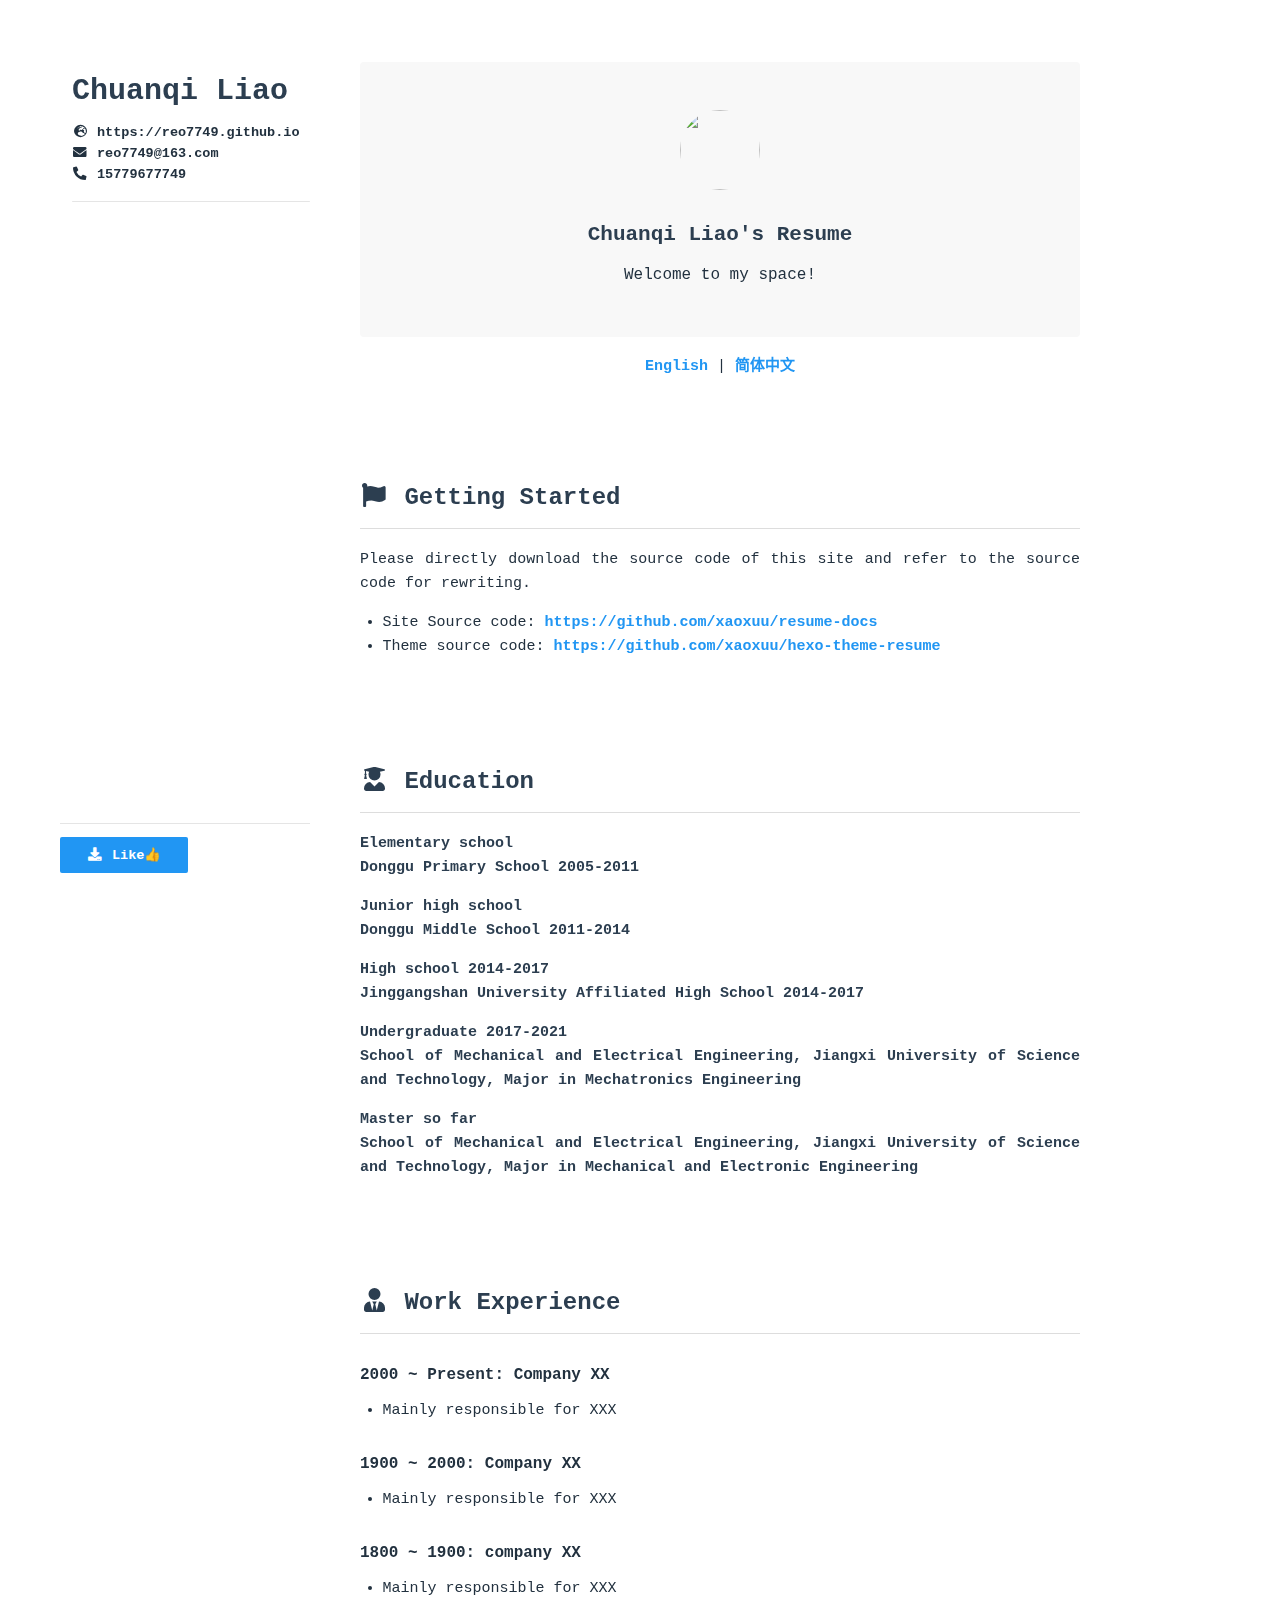
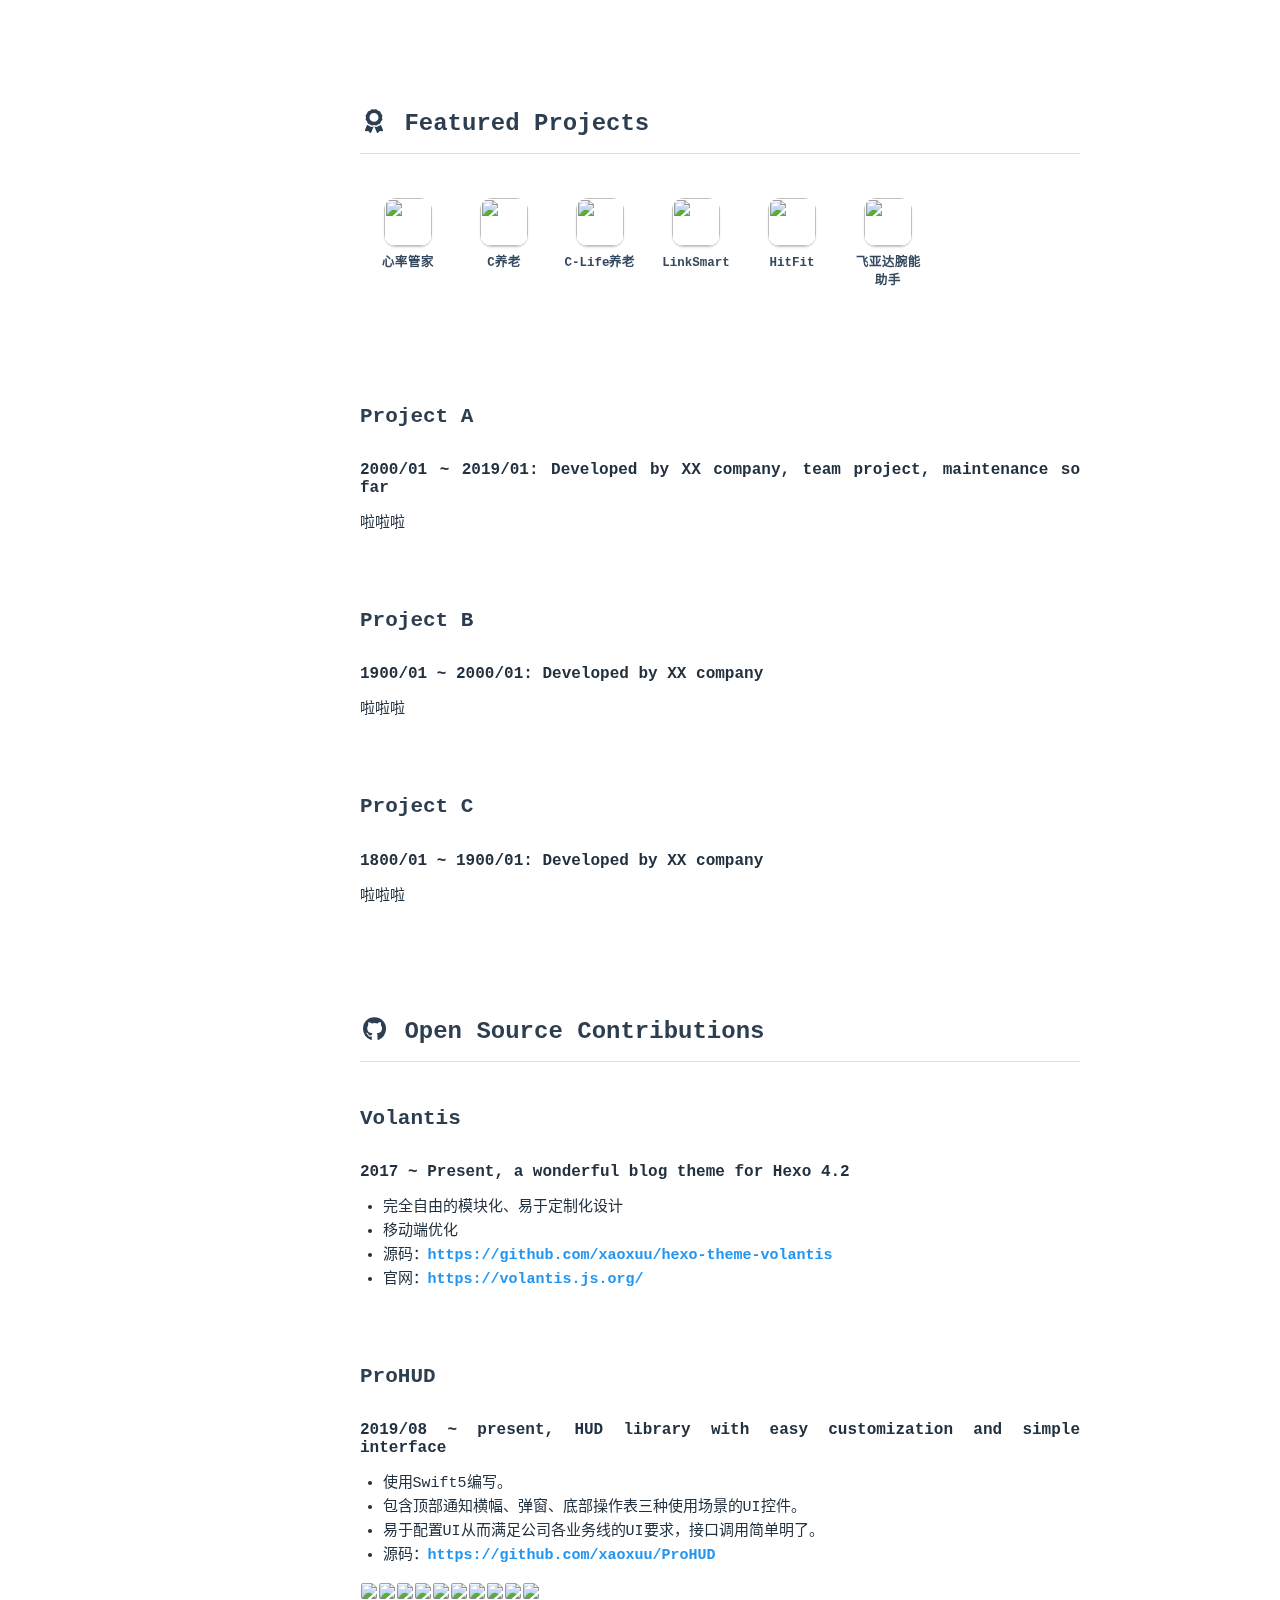
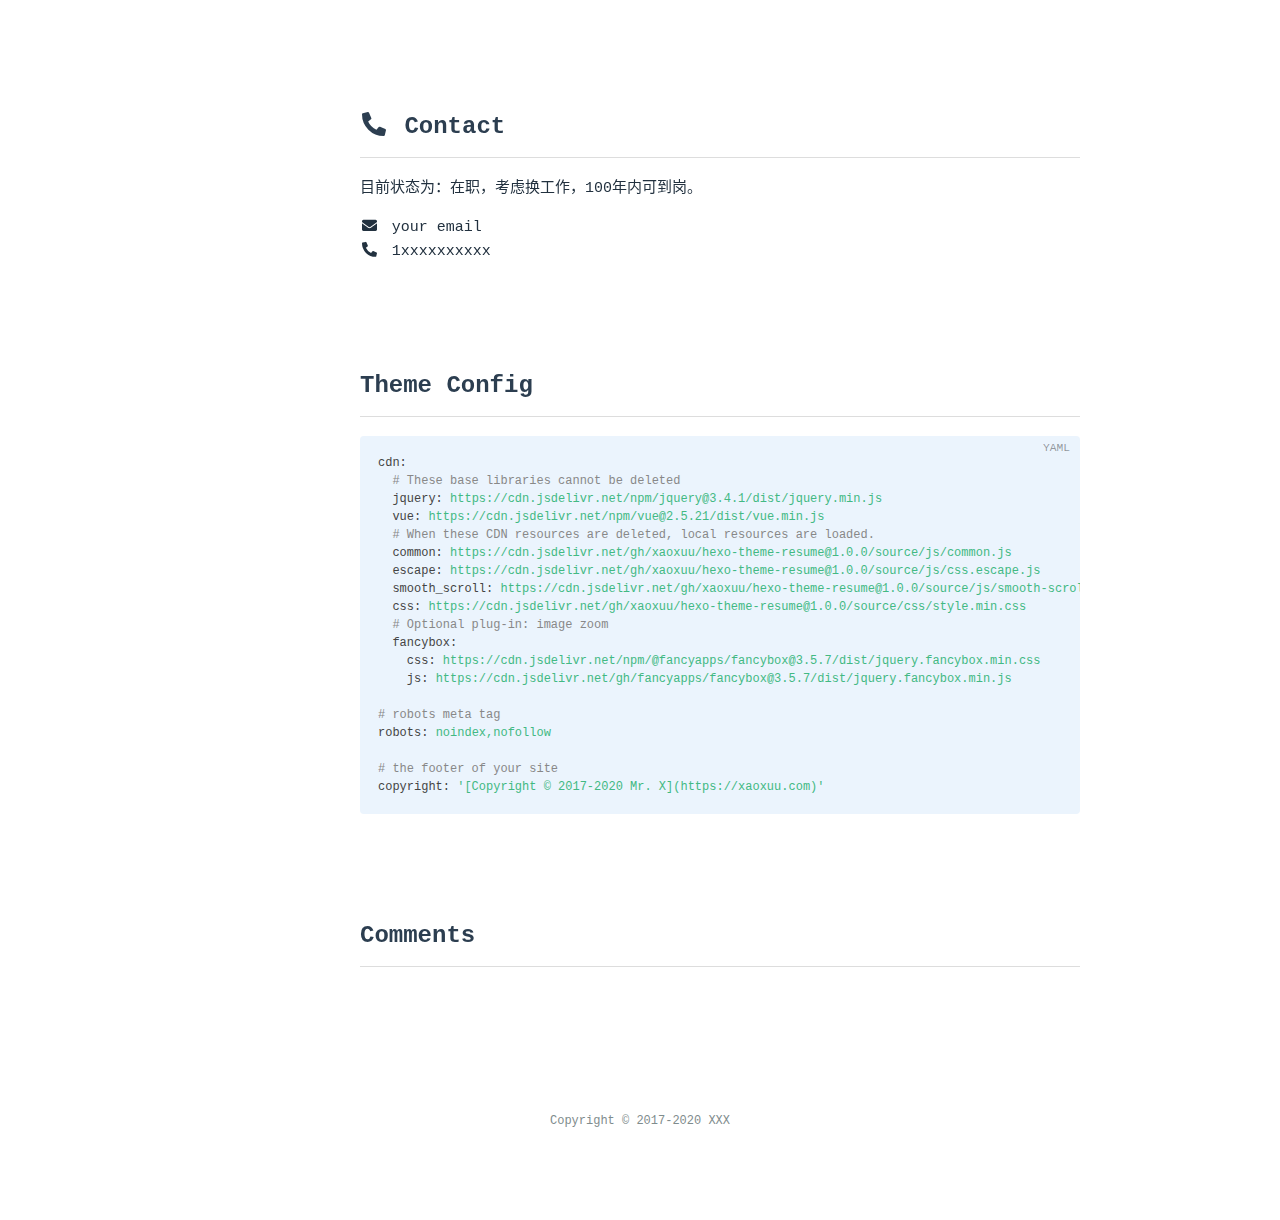
==== commit 0ac18c97: "update pages" ====
--- a/index.html
+++ b/index.html
@@ -1 +1 @@
-<!DOCTYPE html><html lang="zh-CN"><head><meta charset="utf-8"><meta name="robots" content="index,follow"><meta name="renderer" content="webkit"><meta name="force-rendering" content="webkit"><meta http-equiv="X-UA-Compatible" content="IE=Edge,chrome=1"><meta name="HandheldFriendly" content="True"><meta name="apple-mobile-web-app-capable" content="yes"><meta name="viewport" content="width=device-width,initial-scale=1,maximum-scale=1,user-scalable=no"><title>Chuanqi Liao's Resume</title><meta name="keywords" content="Resume,Hexo,Resume Theme"><meta name="description" content="Welcome to my space!"><meta name="theme-color" content="#FFFFFF"><meta name="msapplication-TileColor" content="#1BC3FB"><meta name="msapplication-config" content="https://cdn.jsdelivr.net/gh/xaoxuu/cdn-assets/favicon/browserconfig.xml"><link rel="shortcut icon" type="image/x-icon" href="https://cdn.jsdelivr.net/gh/xaoxuu/cdn-assets/favicon/favicon.ico"><link rel="icon" type="image/x-icon" sizes="32x32" href="https://cdn.jsdelivr.net/gh/xaoxuu/cdn-assets/favicon/favicon-32x32.png"><link rel="apple-touch-icon" type="image/png" sizes="180x180" href="https://cdn.jsdelivr.net/gh/xaoxuu/cdn-assets/favicon/apple-touch-icon.png"><link rel="mask-icon" color="#1BC3FB" href="https://cdn.jsdelivr.net/gh/xaoxuu/cdn-assets/favicon/safari-pinned-tab.svg"><link rel="manifest" href="https://cdn.jsdelivr.net/gh/xaoxuu/cdn-assets/favicon/site.webmanifest"><link rel="stylesheet" href="https://cdn.jsdelivr.net/npm/@fortawesome/fontawesome-free@5.12.1/css/all.min.css"><link rel="stylesheet" href="https://cdn.jsdelivr.net/npm/@fancyapps/fancybox@3.5/dist/jquery.fancybox.min.css"><link rel="stylesheet" href="/css/page.css"><meta name="generator" content="Hexo 5.3.0"></head><body class="docs"><div id="mobile-bar"><a class="menu-button fas fa-bars"></a><h2 class="nav-title">Chuanqi Liao's Resume</h2><a class="menu-button right fas fa-download" target="_blank" rel="external nofollow noopener noreferrer" href="https://reo7749.github.io"></a></div><script src="https://cdn.jsdelivr.net/npm/vue@2.6/dist/vue.min.js"></script><script>Vue.config.productionTip=!1,window.PAGE_TYPE="resume"</script><div id="main" class="fix-sidebar"><div class="sidebar"><div class="sidebar-inner"><header class="header"><h2>Chuanqi Liao</h2><div class="meta"><p><a target="_blank" rel="external nofollow noopener noreferrer" href="https://reo7749.github.io"><i class="fas fa-globe-europe fa-fw"></i>&nbsp;https://reo7749.github.io</a></p><p><a target="_blank" rel="external nofollow noopener noreferrer" href="https://reo7749@163.com"><i class="fas fa-envelope fa-fw"></i>&nbsp;reo7749@163.com</a></p><p><a><i class="fas fa-phone-alt fa-fw"></i>&nbsp;15779677749</a></p></div><hr><br></header><div class="list"><ul class="menu-root"><li><a href="/index.html" class="sidebar-link current"></a></li><li><a href="/zh-cn/index.html" class="sidebar-link current"></a></li></ul></div><div class="footer"><a class="button" target="_blank" rel="external nofollow noopener noreferrer" href="https://reo7749.github.io"><i class="fas fa-download fa-fw"></i> Download</a></div></div></div><div class="content with-sidebar"><div class="resume-header"><div class="avatar"><img no-lazy class="avatar" src="https://cdn.jsdelivr.net/gh/xaoxuu/cdn-assets/avatar/avatar.png"></div><h1 class="resume-title">Chuanqi Liao's Resume</h1><p class="description">Welcome to my space!</p></div><center><a href="/">English</a> | <a href="/zh-cn/">简体中文</a></center><h2 id="Getting-Started"><a href="#Getting-Started" class="headerlink" title=" Getting Started"></a><i class="fas fa-flag"></i> Getting Started</h2><p>Please directly download the source code of this site and refer to the source code for rewriting.</p><ul><li>Site Source code: <a target="_blank" rel="external nofollow noopener noreferrer" href="https://github.com/xaoxuu/resume-docs">https://github.com/xaoxuu/resume-docs</a></li><li>Theme source code: <a target="_blank" rel="external nofollow noopener noreferrer" href="https://github.com/xaoxuu/hexo-theme-resume">https://github.com/xaoxuu/hexo-theme-resume</a></li></ul><h2 id="Education"><a href="#Education" class="headerlink" title=" Education"></a><i class="fas fa-user-graduate"></i> Education</h2><p><strong>Elementary school</strong><br><strong>Donggu Primary School 2005-2011</strong></p><p><strong>Junior high school</strong><br><strong>Donggu Middle School 2011-2014</strong></p><p><strong>High school 2014-2017</strong><br><strong>Jinggangshan University Affiliated High School 2014-2017</strong></p><p><strong>Undergraduate 2017-2021</strong><br><strong>School of Mechanical and Electrical Engineering, Jiangxi University of Science and Technology, Major in Mechatronics Engineering</strong></p><p><strong>Master so far</strong><br><strong>School of Mechanical and Electrical Engineering, Jiangxi University of Science and Technology, Major in Mechanical and Electronic Engineering</strong></p><h2 id="Work-Experience"><a href="#Work-Experience" class="headerlink" title=" Work Experience"></a><i class="fas fa-user-tie"></i> Work Experience</h2><h4 id="2000-Present-Company-XX"><a href="#2000-Present-Company-XX" class="headerlink" title="2000 ~ Present: Company XX"></a>2000 ~ Present: Company XX</h4><ul><li>Mainly responsible for XXX</li></ul><h4 id="1900-2000-Company-XX"><a href="#1900-2000-Company-XX" class="headerlink" title="1900 ~ 2000: Company XX"></a>1900 ~ 2000: Company XX</h4><ul><li>Mainly responsible for XXX</li></ul><h4 id="1800-1900-company-XX"><a href="#1800-1900-company-XX" class="headerlink" title="1800 ~ 1900: company XX"></a>1800 ~ 1900: company XX</h4><ul><li>Mainly responsible for XXX</li></ul><h2 id="Featured-Projects"><a href="#Featured-Projects" class="headerlink" title=" Featured Projects"></a><i class="fas fa-award"></i> Featured Projects</h2><btns rounded><a target="_blank" rel="external nofollow noopener noreferrer" href="https://apps.apple.com/cn/app/heart-mate-pro-hrm-utility/id1463348922?ls=1"><img src="https://cdn.jsdelivr.net/gh/xaoxuu/cdn-assets/proj/heartmate/icon.png"> 心率管家 </a><a target="_blank" rel="external nofollow noopener noreferrer" href="https://apps.apple.com/cn/app/c%E5%85%BB%E8%80%81/id1458315594"><img src="https://cdn.jsdelivr.net/gh/xaoxuu/cdn-assets/proj/het-cyanglao/icon.png"> C养老 </a><a target="_blank" rel="external nofollow noopener noreferrer" href="https://apps.apple.com/cn/app/c-life%E5%85%BB%E8%80%81/id1393937890"><img src="https://cdn.jsdelivr.net/gh/xaoxuu/cdn-assets/proj/het-clife/icon.png"> C-Life养老 </a><a target="_blank" rel="external nofollow noopener noreferrer" href="https://apps.apple.com/cn/app/linksmart/id1109303355"><img src="https://cdn.jsdelivr.net/gh/xaoxuu/cdn-assets/proj/ht-linksmart/icon.png"> LinkSmart </a><a target="_blank" rel="external nofollow noopener noreferrer" href="https://apps.apple.com/cn/app/hitfit/id1207738581"><img src="https://cdn.jsdelivr.net/gh/xaoxuu/cdn-assets/proj/ht-hitfit/icon.png"> HitFit </a><a target="_blank" rel="external nofollow noopener noreferrer" href="https://apps.apple.com/cn/app/%E8%85%95%E8%83%BD%E5%8A%A9%E6%89%8B/id1138242219"><img src="https://cdn.jsdelivr.net/gh/xaoxuu/cdn-assets/proj/ht-fiyta/icon.png"> 飞亚达腕能助手</a></btns><br><h3 id="Project-A"><a href="#Project-A" class="headerlink" title="Project A"></a>Project A</h3><h4 id="2000-01-2019-01-Developed-by-XX-company-team-project-maintenance-so-far"><a href="#2000-01-2019-01-Developed-by-XX-company-team-project-maintenance-so-far" class="headerlink" title="2000/01 ~ 2019/01: Developed by XX company, team project, maintenance so far"></a>2000/01 ~ 2019/01: Developed by XX company, team project, maintenance so far</h4><p>啦啦啦</p><h3 id="Project-B"><a href="#Project-B" class="headerlink" title="Project B"></a>Project B</h3><h4 id="1900-01-2000-01-Developed-by-XX-company"><a href="#1900-01-2000-01-Developed-by-XX-company" class="headerlink" title="1900/01 ~ 2000/01: Developed by XX company"></a>1900/01 ~ 2000/01: Developed by XX company</h4><p>啦啦啦</p><h3 id="Project-C"><a href="#Project-C" class="headerlink" title="Project C"></a>Project C</h3><h4 id="1800-01-1900-01-Developed-by-XX-company"><a href="#1800-01-1900-01-Developed-by-XX-company" class="headerlink" title="1800/01 ~ 1900/01: Developed by XX company"></a>1800/01 ~ 1900/01: Developed by XX company</h4><p>啦啦啦</p><h2 id="Open-Source-Contributions"><a href="#Open-Source-Contributions" class="headerlink" title=" Open Source Contributions"></a><i class="fab fa-github"></i> Open Source Contributions</h2><h3 id="Volantis"><a href="#Volantis" class="headerlink" title="Volantis"></a>Volantis</h3><h4 id="2017-Present-a-wonderful-blog-theme-for-Hexo-4-2"><a href="#2017-Present-a-wonderful-blog-theme-for-Hexo-4-2" class="headerlink" title="2017 ~ Present, a wonderful blog theme for Hexo 4.2"></a>2017 ~ Present, a wonderful blog theme for Hexo 4.2</h4><ul><li>完全自由的模块化、易于定制化设计</li><li>移动端优化</li><li>源码：<a target="_blank" rel="external nofollow noopener noreferrer" href="https://github.com/xaoxuu/hexo-theme-volantis">https://github.com/xaoxuu/hexo-theme-volantis</a></li><li>官网：<a target="_blank" rel="external nofollow noopener noreferrer" href="https://volantis.js.org/">https://volantis.js.org/</a></li></ul><h3 id="ProHUD"><a href="#ProHUD" class="headerlink" title="ProHUD"></a>ProHUD</h3><h4 id="2019-08-present-HUD-library-with-easy-customization-and-simple-interface"><a href="#2019-08-present-HUD-library-with-easy-customization-and-simple-interface" class="headerlink" title="2019/08 ~ present, HUD library with easy customization and simple interface"></a>2019/08 ~ present, HUD library with easy customization and simple interface</h4><ul><li>使用Swift5编写。</li><li>包含顶部通知横幅、弹窗、底部操作表三种使用场景的UI控件。</li><li>易于配置UI从而满足公司各业务线的UI要求，接口调用简单明了。</li><li>源码：<a target="_blank" rel="external nofollow noopener noreferrer" href="https://github.com/xaoxuu/ProHUD">https://github.com/xaoxuu/ProHUD</a></li></ul><fancybox><img src="https://cdn.jsdelivr.net/gh/xaoxuu/cdn-assets/proj/prohud/screenshot01.png"> <img src="https://cdn.jsdelivr.net/gh/xaoxuu/cdn-assets/proj/prohud/screenshot02.png"> <img src="https://cdn.jsdelivr.net/gh/xaoxuu/cdn-assets/proj/prohud/screenshot03.png"> <img src="https://cdn.jsdelivr.net/gh/xaoxuu/cdn-assets/proj/prohud/screenshot04.png"> <img src="https://cdn.jsdelivr.net/gh/xaoxuu/cdn-assets/proj/prohud/screenshot05.png"> <img src="https://cdn.jsdelivr.net/gh/xaoxuu/cdn-assets/proj/prohud/screenshot06.png"> <img src="https://cdn.jsdelivr.net/gh/xaoxuu/cdn-assets/proj/prohud/screenshot07.png"> <img src="https://cdn.jsdelivr.net/gh/xaoxuu/cdn-assets/proj/prohud/screenshot08.png"> <img src="https://cdn.jsdelivr.net/gh/xaoxuu/cdn-assets/proj/prohud/screenshot09.png"> <img src="https://cdn.jsdelivr.net/gh/xaoxuu/cdn-assets/proj/prohud/screenshot10.png"></fancybox><h2 id="Contact"><a href="#Contact" class="headerlink" title=" Contact"></a><i class="fas fa-phone-alt"></i> Contact</h2><p>目前状态为：在职，考虑换工作，100年内可到岗。</p><p><i class="fas fa-envelope fa-fw"></i> your email<br><i class="fas fa-phone-alt fa-fw"></i> 1xxxxxxxxxx</p><h2 id="Theme-Config"><a href="#Theme-Config" class="headerlink" title="Theme Config"></a>Theme Config</h2><figure class="highlight yaml"><table><tr><td class="code"><pre><span class="line"><span class="attr">cdn:</span></span><br><span class="line">  <span class="comment"># These base libraries cannot be deleted</span></span><br><span class="line">  <span class="attr">jquery:</span> <span class="string">https://cdn.jsdelivr.net/npm/jquery@3.4.1/dist/jquery.min.js</span></span><br><span class="line">  <span class="attr">vue:</span> <span class="string">https://cdn.jsdelivr.net/npm/vue@2.5.21/dist/vue.min.js</span></span><br><span class="line">  <span class="comment"># When these CDN resources are deleted, local resources are loaded.</span></span><br><span class="line">  <span class="attr">common:</span> <span class="string">https://cdn.jsdelivr.net/gh/xaoxuu/hexo-theme-resume@1.0.0/source/js/common.js</span></span><br><span class="line">  <span class="attr">escape:</span> <span class="string">https://cdn.jsdelivr.net/gh/xaoxuu/hexo-theme-resume@1.0.0/source/js/css.escape.js</span></span><br><span class="line">  <span class="attr">smooth_scroll:</span> <span class="string">https://cdn.jsdelivr.net/gh/xaoxuu/hexo-theme-resume@1.0.0/source/js/smooth-scroll.min.js</span></span><br><span class="line">  <span class="attr">css:</span> <span class="string">https://cdn.jsdelivr.net/gh/xaoxuu/hexo-theme-resume@1.0.0/source/css/style.min.css</span></span><br><span class="line">  <span class="comment"># Optional plug-in: image zoom</span></span><br><span class="line">  <span class="attr">fancybox:</span></span><br><span class="line">    <span class="attr">css:</span> <span class="string">https://cdn.jsdelivr.net/npm/@fancyapps/fancybox@3.5.7/dist/jquery.fancybox.min.css</span></span><br><span class="line">    <span class="attr">js:</span> <span class="string">https://cdn.jsdelivr.net/gh/fancyapps/fancybox@3.5.7/dist/jquery.fancybox.min.js</span></span><br><span class="line"></span><br><span class="line"><span class="comment"># robots meta tag</span></span><br><span class="line"><span class="attr">robots:</span> <span class="string">noindex,nofollow</span></span><br><span class="line"></span><br><span class="line"><span class="comment"># the footer of your site</span></span><br><span class="line"><span class="attr">copyright:</span> <span class="string">&#x27;[Copyright © 2017-2020 Mr. X](https://xaoxuu.com)&#x27;</span></span><br></pre></td></tr></table></figure><h2 id="Comments"><a href="#Comments" class="headerlink" title="Comments"></a>Comments</h2><script src="https://utteranc.es/client.js" repo="xaoxuu/hexo-theme-resume" issue-number="17" theme="github-light" crossorigin="anonymous" async></script></div></div><script src="https://cdn.jsdelivr.net/gh/xaoxuu/hexo-theme-resume@1.0.0/source/js/smooth-scroll.min.js"></script><footer id="footer"><p></p><p><a href="/">Copyright © 2017-2020 XXX</a></p><p></p></footer><script src="https://cdn.jsdelivr.net/npm/jquery@3.5/dist/jquery.min.js"></script><script src="https://cdn.jsdelivr.net/gh/xaoxuu/hexo-theme-resume@1.0.0/source/js/common.js"></script><script src="https://cdn.jsdelivr.net/gh/xaoxuu/hexo-theme-resume@1.0.0/source/js/css.escape.js"></script><script src="https://cdn.jsdelivr.net/gh/fancyapps/fancybox@3.5/dist/jquery.fancybox.min.js"></script><script>let LAZY_LOAD_IMAGE="[object Object]";$("body").find("fancybox").find("img").each(function(){var t=document.createElement("a");$(t).attr("data-fancybox","gallery"),$(t).attr("href",$(this).attr("src")),LAZY_LOAD_IMAGE&&$(t).attr("href",$(this).attr("data-original")),$(this).wrap(t)})</script></body></html>+<!DOCTYPE html><html lang="zh-CN"><head><meta charset="utf-8"><meta name="robots" content="index,follow"><meta name="renderer" content="webkit"><meta name="force-rendering" content="webkit"><meta http-equiv="X-UA-Compatible" content="IE=Edge,chrome=1"><meta name="HandheldFriendly" content="True"><meta name="apple-mobile-web-app-capable" content="yes"><meta name="viewport" content="width=device-width,initial-scale=1,maximum-scale=1,user-scalable=no"><title>Chuanqi Liao's Resume</title><meta name="keywords" content="Resume,Hexo,Resume Theme"><meta name="description" content="Welcome to my space!"><meta name="theme-color" content="#FFFFFF"><meta name="msapplication-TileColor" content="#1BC3FB"><meta name="msapplication-config" content="https://cdn.jsdelivr.net/gh/xaoxuu/cdn-assets/favicon/browserconfig.xml"><link rel="shortcut icon" type="image/x-icon" href="https://cdn.jsdelivr.net/gh/xaoxuu/cdn-assets/favicon/favicon.ico"><link rel="icon" type="image/x-icon" sizes="32x32" href="https://cdn.jsdelivr.net/gh/xaoxuu/cdn-assets/favicon/favicon-32x32.png"><link rel="apple-touch-icon" type="image/png" sizes="180x180" href="https://cdn.jsdelivr.net/gh/xaoxuu/cdn-assets/favicon/apple-touch-icon.png"><link rel="mask-icon" color="#1BC3FB" href="https://cdn.jsdelivr.net/gh/xaoxuu/cdn-assets/favicon/safari-pinned-tab.svg"><link rel="manifest" href="https://cdn.jsdelivr.net/gh/xaoxuu/cdn-assets/favicon/site.webmanifest"><link rel="stylesheet" href="https://cdn.jsdelivr.net/npm/@fortawesome/fontawesome-free@5.12.1/css/all.min.css"><link rel="stylesheet" href="https://cdn.jsdelivr.net/npm/@fancyapps/fancybox@3.5/dist/jquery.fancybox.min.css"><link rel="stylesheet" href="/css/page.css"><meta name="generator" content="Hexo 5.3.0"></head><body class="docs"><div id="mobile-bar"><a class="menu-button fas fa-bars"></a><h2 class="nav-title">Chuanqi Liao's Resume</h2><a class="menu-button right fas fa-download" href></a></div><script src="https://cdn.jsdelivr.net/npm/vue@2.6/dist/vue.min.js"></script><script>Vue.config.productionTip=!1,window.PAGE_TYPE="resume"</script><div id="main" class="fix-sidebar"><div class="sidebar"><div class="sidebar-inner"><header class="header"><h2>Chuanqi Liao</h2><div class="meta"><p><a target="_blank" rel="external nofollow noopener noreferrer" href="https://reo7749.github.io"><i class="fas fa-globe-europe fa-fw"></i>&nbsp;https://reo7749.github.io</a></p><p><a target="_blank" rel="external nofollow noopener noreferrer" href="https://reo7749@163.com"><i class="fas fa-envelope fa-fw"></i>&nbsp;reo7749@163.com</a></p><p><a><i class="fas fa-phone-alt fa-fw"></i>&nbsp;15779677749</a></p></div><hr><br></header><div class="list"><ul class="menu-root"><li><a href="/index.html" class="sidebar-link current"></a></li><li><a href="/zh-cn/index.html" class="sidebar-link current"></a></li></ul></div><div class="footer"><a class="button" href><i class="fas fa-download fa-fw"></i> Like👍</a></div></div></div><div class="content with-sidebar"><div class="resume-header"><div class="avatar"><img no-lazy class="avatar" src="https://cdn.jsdelivr.net/gh/reo7749/randfile/beautful_face.jpg"></div><h1 class="resume-title">Chuanqi Liao's Resume</h1><p class="description">Welcome to my space!</p></div><center><a href="/">English</a> | <a href="/zh-cn/">简体中文</a></center><h2 id="Getting-Started"><a href="#Getting-Started" class="headerlink" title=" Getting Started"></a><i class="fas fa-flag"></i> Getting Started</h2><p>Please directly download the source code of this site and refer to the source code for rewriting.</p><ul><li>Site Source code: <a target="_blank" rel="external nofollow noopener noreferrer" href="https://github.com/xaoxuu/resume-docs">https://github.com/xaoxuu/resume-docs</a></li><li>Theme source code: <a target="_blank" rel="external nofollow noopener noreferrer" href="https://github.com/xaoxuu/hexo-theme-resume">https://github.com/xaoxuu/hexo-theme-resume</a></li></ul><h2 id="Education"><a href="#Education" class="headerlink" title=" Education"></a><i class="fas fa-user-graduate"></i> Education</h2><p><strong>Elementary school</strong><br><strong>Donggu Primary School 2005-2011</strong></p><p><strong>Junior high school</strong><br><strong>Donggu Middle School 2011-2014</strong></p><p><strong>High school 2014-2017</strong><br><strong>Jinggangshan University Affiliated High School 2014-2017</strong></p><p><strong>Undergraduate 2017-2021</strong><br><strong>School of Mechanical and Electrical Engineering, Jiangxi University of Science and Technology, Major in Mechatronics Engineering</strong></p><p><strong>Master so far</strong><br><strong>School of Mechanical and Electrical Engineering, Jiangxi University of Science and Technology, Major in Mechanical and Electronic Engineering</strong></p><h2 id="Work-Experience"><a href="#Work-Experience" class="headerlink" title=" Work Experience"></a><i class="fas fa-user-tie"></i> Work Experience</h2><h4 id="2000-Present-Company-XX"><a href="#2000-Present-Company-XX" class="headerlink" title="2000 ~ Present: Company XX"></a>2000 ~ Present: Company XX</h4><ul><li>Mainly responsible for XXX</li></ul><h4 id="1900-2000-Company-XX"><a href="#1900-2000-Company-XX" class="headerlink" title="1900 ~ 2000: Company XX"></a>1900 ~ 2000: Company XX</h4><ul><li>Mainly responsible for XXX</li></ul><h4 id="1800-1900-company-XX"><a href="#1800-1900-company-XX" class="headerlink" title="1800 ~ 1900: company XX"></a>1800 ~ 1900: company XX</h4><ul><li>Mainly responsible for XXX</li></ul><h2 id="Featured-Projects"><a href="#Featured-Projects" class="headerlink" title=" Featured Projects"></a><i class="fas fa-award"></i> Featured Projects</h2><btns rounded><a target="_blank" rel="external nofollow noopener noreferrer" href="https://apps.apple.com/cn/app/heart-mate-pro-hrm-utility/id1463348922?ls=1"><img src="https://cdn.jsdelivr.net/gh/xaoxuu/cdn-assets/proj/heartmate/icon.png"> 心率管家 </a><a target="_blank" rel="external nofollow noopener noreferrer" href="https://apps.apple.com/cn/app/c%E5%85%BB%E8%80%81/id1458315594"><img src="https://cdn.jsdelivr.net/gh/xaoxuu/cdn-assets/proj/het-cyanglao/icon.png"> C养老 </a><a target="_blank" rel="external nofollow noopener noreferrer" href="https://apps.apple.com/cn/app/c-life%E5%85%BB%E8%80%81/id1393937890"><img src="https://cdn.jsdelivr.net/gh/xaoxuu/cdn-assets/proj/het-clife/icon.png"> C-Life养老 </a><a target="_blank" rel="external nofollow noopener noreferrer" href="https://apps.apple.com/cn/app/linksmart/id1109303355"><img src="https://cdn.jsdelivr.net/gh/xaoxuu/cdn-assets/proj/ht-linksmart/icon.png"> LinkSmart </a><a target="_blank" rel="external nofollow noopener noreferrer" href="https://apps.apple.com/cn/app/hitfit/id1207738581"><img src="https://cdn.jsdelivr.net/gh/xaoxuu/cdn-assets/proj/ht-hitfit/icon.png"> HitFit </a><a target="_blank" rel="external nofollow noopener noreferrer" href="https://apps.apple.com/cn/app/%E8%85%95%E8%83%BD%E5%8A%A9%E6%89%8B/id1138242219"><img src="https://cdn.jsdelivr.net/gh/xaoxuu/cdn-assets/proj/ht-fiyta/icon.png"> 飞亚达腕能助手</a></btns><br><h3 id="Project-A"><a href="#Project-A" class="headerlink" title="Project A"></a>Project A</h3><h4 id="2000-01-2019-01-Developed-by-XX-company-team-project-maintenance-so-far"><a href="#2000-01-2019-01-Developed-by-XX-company-team-project-maintenance-so-far" class="headerlink" title="2000/01 ~ 2019/01: Developed by XX company, team project, maintenance so far"></a>2000/01 ~ 2019/01: Developed by XX company, team project, maintenance so far</h4><p>啦啦啦</p><h3 id="Project-B"><a href="#Project-B" class="headerlink" title="Project B"></a>Project B</h3><h4 id="1900-01-2000-01-Developed-by-XX-company"><a href="#1900-01-2000-01-Developed-by-XX-company" class="headerlink" title="1900/01 ~ 2000/01: Developed by XX company"></a>1900/01 ~ 2000/01: Developed by XX company</h4><p>啦啦啦</p><h3 id="Project-C"><a href="#Project-C" class="headerlink" title="Project C"></a>Project C</h3><h4 id="1800-01-1900-01-Developed-by-XX-company"><a href="#1800-01-1900-01-Developed-by-XX-company" class="headerlink" title="1800/01 ~ 1900/01: Developed by XX company"></a>1800/01 ~ 1900/01: Developed by XX company</h4><p>啦啦啦</p><h2 id="Open-Source-Contributions"><a href="#Open-Source-Contributions" class="headerlink" title=" Open Source Contributions"></a><i class="fab fa-github"></i> Open Source Contributions</h2><h3 id="Volantis"><a href="#Volantis" class="headerlink" title="Volantis"></a>Volantis</h3><h4 id="2017-Present-a-wonderful-blog-theme-for-Hexo-4-2"><a href="#2017-Present-a-wonderful-blog-theme-for-Hexo-4-2" class="headerlink" title="2017 ~ Present, a wonderful blog theme for Hexo 4.2"></a>2017 ~ Present, a wonderful blog theme for Hexo 4.2</h4><ul><li>完全自由的模块化、易于定制化设计</li><li>移动端优化</li><li>源码：<a target="_blank" rel="external nofollow noopener noreferrer" href="https://github.com/xaoxuu/hexo-theme-volantis">https://github.com/xaoxuu/hexo-theme-volantis</a></li><li>官网：<a target="_blank" rel="external nofollow noopener noreferrer" href="https://volantis.js.org/">https://volantis.js.org/</a></li></ul><h3 id="ProHUD"><a href="#ProHUD" class="headerlink" title="ProHUD"></a>ProHUD</h3><h4 id="2019-08-present-HUD-library-with-easy-customization-and-simple-interface"><a href="#2019-08-present-HUD-library-with-easy-customization-and-simple-interface" class="headerlink" title="2019/08 ~ present, HUD library with easy customization and simple interface"></a>2019/08 ~ present, HUD library with easy customization and simple interface</h4><ul><li>使用Swift5编写。</li><li>包含顶部通知横幅、弹窗、底部操作表三种使用场景的UI控件。</li><li>易于配置UI从而满足公司各业务线的UI要求，接口调用简单明了。</li><li>源码：<a target="_blank" rel="external nofollow noopener noreferrer" href="https://github.com/xaoxuu/ProHUD">https://github.com/xaoxuu/ProHUD</a></li></ul><fancybox><img src="https://cdn.jsdelivr.net/gh/xaoxuu/cdn-assets/proj/prohud/screenshot01.png"> <img src="https://cdn.jsdelivr.net/gh/xaoxuu/cdn-assets/proj/prohud/screenshot02.png"> <img src="https://cdn.jsdelivr.net/gh/xaoxuu/cdn-assets/proj/prohud/screenshot03.png"> <img src="https://cdn.jsdelivr.net/gh/xaoxuu/cdn-assets/proj/prohud/screenshot04.png"> <img src="https://cdn.jsdelivr.net/gh/xaoxuu/cdn-assets/proj/prohud/screenshot05.png"> <img src="https://cdn.jsdelivr.net/gh/xaoxuu/cdn-assets/proj/prohud/screenshot06.png"> <img src="https://cdn.jsdelivr.net/gh/xaoxuu/cdn-assets/proj/prohud/screenshot07.png"> <img src="https://cdn.jsdelivr.net/gh/xaoxuu/cdn-assets/proj/prohud/screenshot08.png"> <img src="https://cdn.jsdelivr.net/gh/xaoxuu/cdn-assets/proj/prohud/screenshot09.png"> <img src="https://cdn.jsdelivr.net/gh/xaoxuu/cdn-assets/proj/prohud/screenshot10.png"></fancybox><h2 id="Contact"><a href="#Contact" class="headerlink" title=" Contact"></a><i class="fas fa-phone-alt"></i> Contact</h2><p>目前状态为：在职，考虑换工作，100年内可到岗。</p><p><i class="fas fa-envelope fa-fw"></i> your email<br><i class="fas fa-phone-alt fa-fw"></i> 1xxxxxxxxxx</p><h2 id="Theme-Config"><a href="#Theme-Config" class="headerlink" title="Theme Config"></a>Theme Config</h2><figure class="highlight yaml"><table><tr><td class="code"><pre><span class="line"><span class="attr">cdn:</span></span><br><span class="line">  <span class="comment"># These base libraries cannot be deleted</span></span><br><span class="line">  <span class="attr">jquery:</span> <span class="string">https://cdn.jsdelivr.net/npm/jquery@3.4.1/dist/jquery.min.js</span></span><br><span class="line">  <span class="attr">vue:</span> <span class="string">https://cdn.jsdelivr.net/npm/vue@2.5.21/dist/vue.min.js</span></span><br><span class="line">  <span class="comment"># When these CDN resources are deleted, local resources are loaded.</span></span><br><span class="line">  <span class="attr">common:</span> <span class="string">https://cdn.jsdelivr.net/gh/xaoxuu/hexo-theme-resume@1.0.0/source/js/common.js</span></span><br><span class="line">  <span class="attr">escape:</span> <span class="string">https://cdn.jsdelivr.net/gh/xaoxuu/hexo-theme-resume@1.0.0/source/js/css.escape.js</span></span><br><span class="line">  <span class="attr">smooth_scroll:</span> <span class="string">https://cdn.jsdelivr.net/gh/xaoxuu/hexo-theme-resume@1.0.0/source/js/smooth-scroll.min.js</span></span><br><span class="line">  <span class="attr">css:</span> <span class="string">https://cdn.jsdelivr.net/gh/xaoxuu/hexo-theme-resume@1.0.0/source/css/style.min.css</span></span><br><span class="line">  <span class="comment"># Optional plug-in: image zoom</span></span><br><span class="line">  <span class="attr">fancybox:</span></span><br><span class="line">    <span class="attr">css:</span> <span class="string">https://cdn.jsdelivr.net/npm/@fancyapps/fancybox@3.5.7/dist/jquery.fancybox.min.css</span></span><br><span class="line">    <span class="attr">js:</span> <span class="string">https://cdn.jsdelivr.net/gh/fancyapps/fancybox@3.5.7/dist/jquery.fancybox.min.js</span></span><br><span class="line"></span><br><span class="line"><span class="comment"># robots meta tag</span></span><br><span class="line"><span class="attr">robots:</span> <span class="string">noindex,nofollow</span></span><br><span class="line"></span><br><span class="line"><span class="comment"># the footer of your site</span></span><br><span class="line"><span class="attr">copyright:</span> <span class="string">&#x27;[Copyright © 2017-2020 Mr. X](https://xaoxuu.com)&#x27;</span></span><br></pre></td></tr></table></figure><h2 id="Comments"><a href="#Comments" class="headerlink" title="Comments"></a>Comments</h2><script src="https://utteranc.es/client.js" repo="xaoxuu/hexo-theme-resume" issue-number="17" theme="github-light" crossorigin="anonymous" async></script></div></div><script src="https://cdn.jsdelivr.net/gh/xaoxuu/hexo-theme-resume@1.0.0/source/js/smooth-scroll.min.js"></script><footer id="footer"><p></p><p><a href="/">Copyright © 2017-2020 XXX</a></p><p></p></footer><script src="https://cdn.jsdelivr.net/npm/jquery@3.5/dist/jquery.min.js"></script><script src="https://cdn.jsdelivr.net/gh/xaoxuu/hexo-theme-resume@1.0.0/source/js/common.js"></script><script src="https://cdn.jsdelivr.net/gh/xaoxuu/hexo-theme-resume@1.0.0/source/js/css.escape.js"></script><script src="https://cdn.jsdelivr.net/gh/fancyapps/fancybox@3.5/dist/jquery.fancybox.min.js"></script><script>let LAZY_LOAD_IMAGE="[object Object]";$("body").find("fancybox").find("img").each(function(){var t=document.createElement("a");$(t).attr("data-fancybox","gallery"),$(t).attr("href",$(this).attr("src")),LAZY_LOAD_IMAGE&&$(t).attr("href",$(this).attr("data-original")),$(this).wrap(t)})</script></body></html>